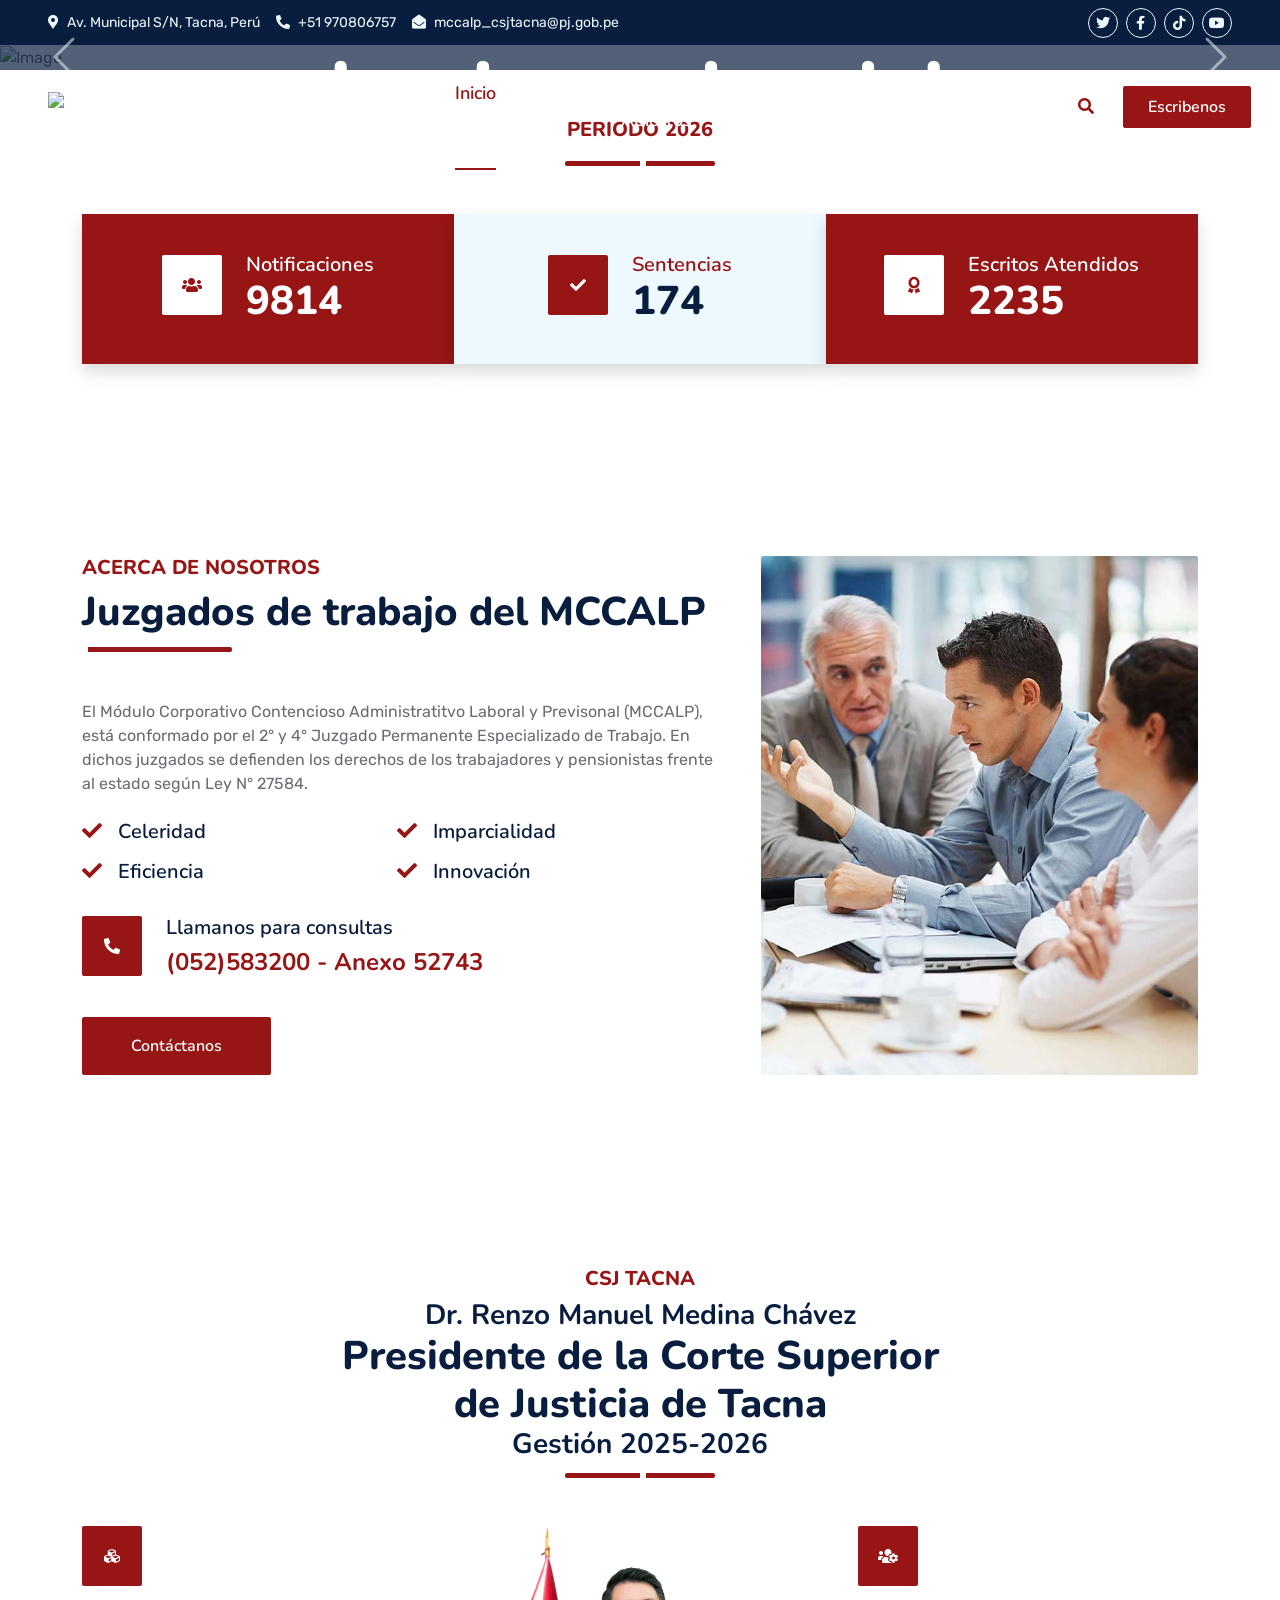
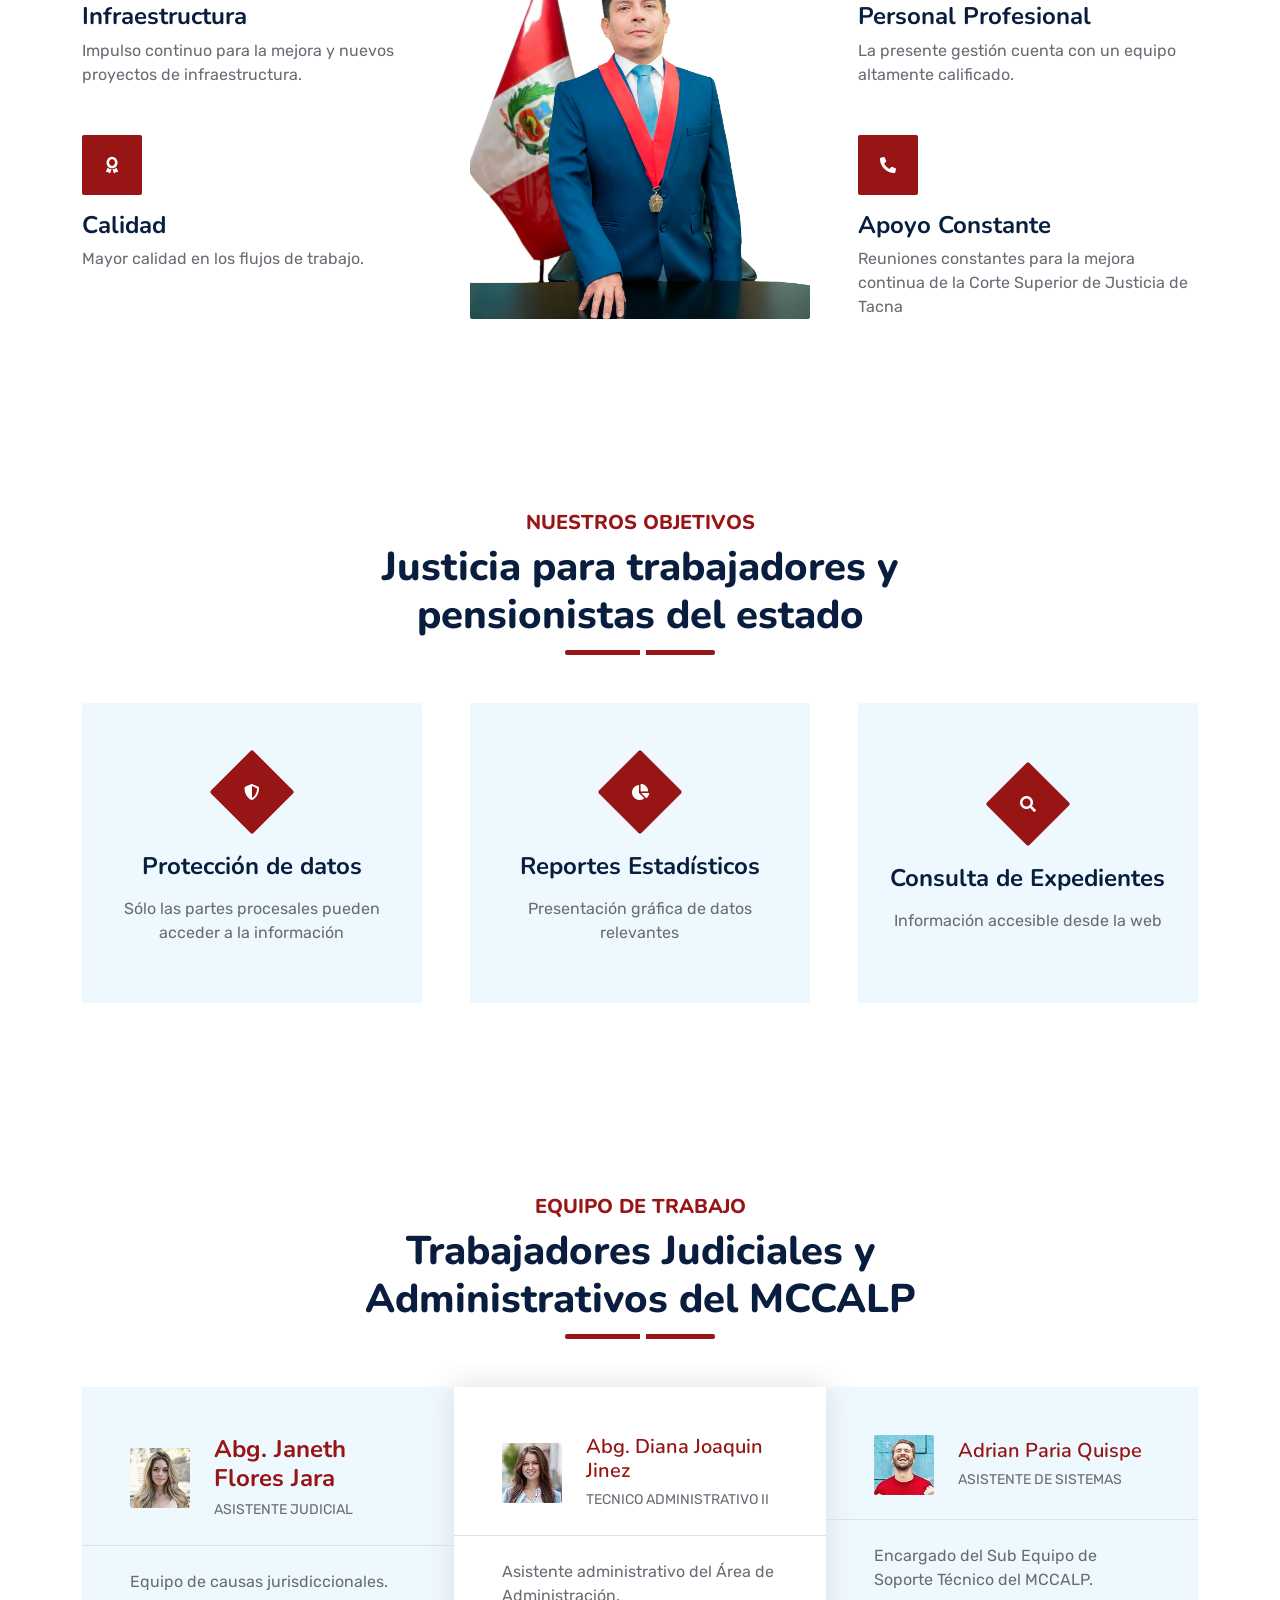
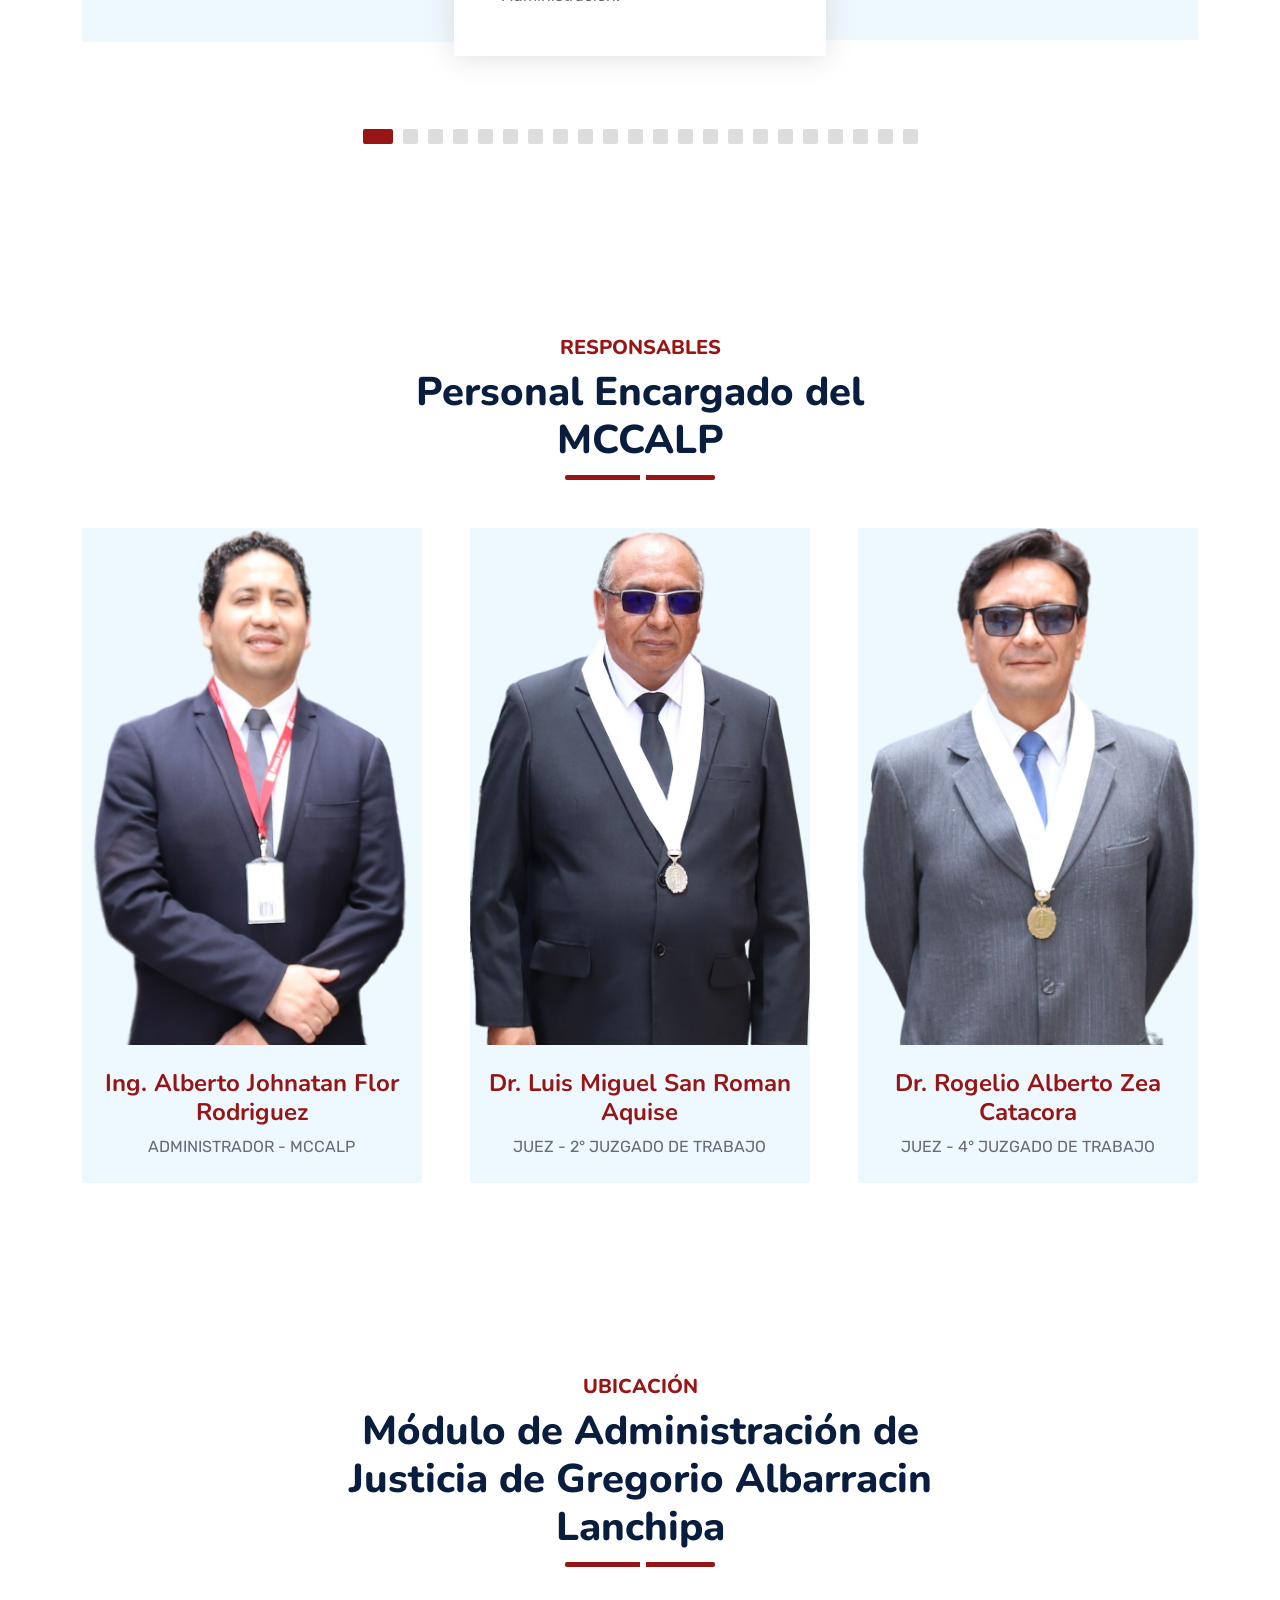
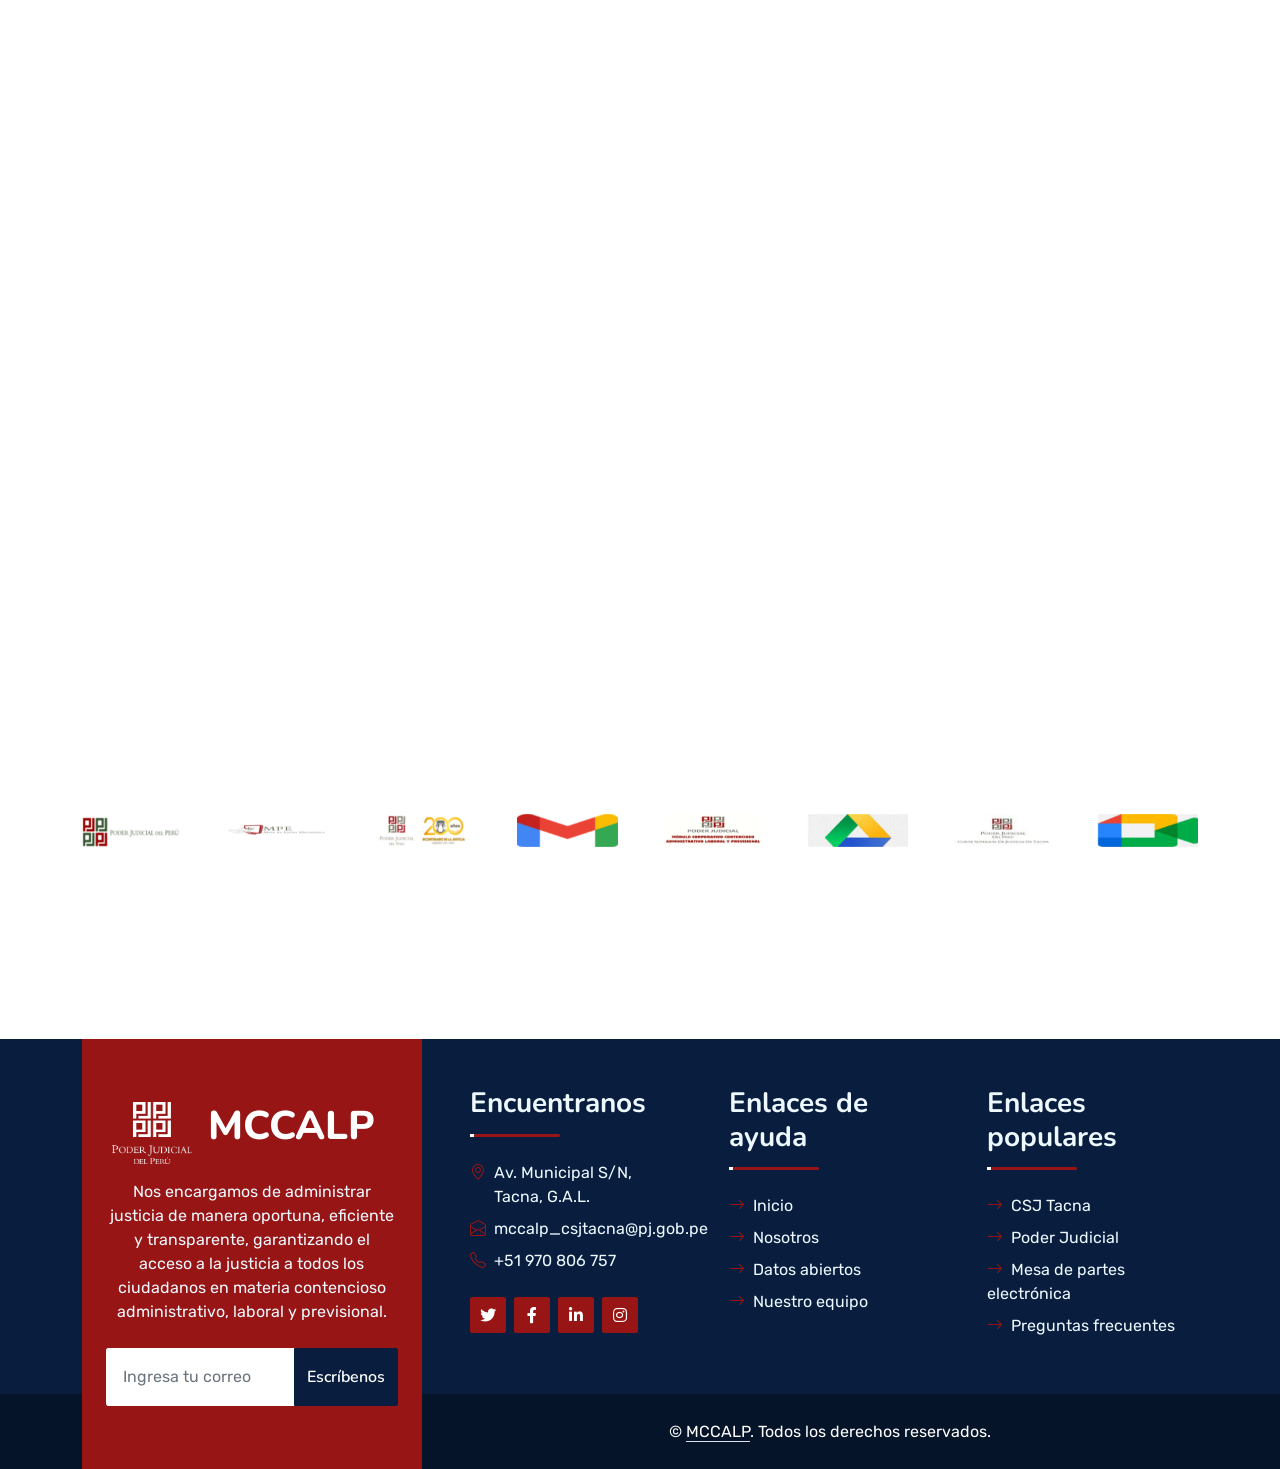
==== index.html @ 27130ddf "Update index.html" ====
<!DOCTYPE html>
<html lang="en">

<head>
    <meta charset="utf-8">
    <title>Startup - Startup Website Template</title>
    <meta content="width=device-width, initial-scale=1.0" name="viewport">
    <meta content="Free HTML Templates" name="keywords">
    <meta content="Free HTML Templates" name="description">

    <!-- Favicon -->
    <link href="img/favicon.ico" rel="icon">

    <!-- Google Web Fonts -->
    <link rel="preconnect" href="https://fonts.googleapis.com">
    <link rel="preconnect" href="https://fonts.gstatic.com" crossorigin>
    <link href="https://fonts.googleapis.com/css2?family=Nunito:wght@400;600;700;800&family=Rubik:wght@400;500;600;700&display=swap" rel="stylesheet">

    <!-- Icon Font Stylesheet -->
    <link href="https://cdnjs.cloudflare.com/ajax/libs/font-awesome/5.10.0/css/all.min.css" rel="stylesheet">
    <link href="https://cdn.jsdelivr.net/npm/bootstrap-icons@1.4.1/font/bootstrap-icons.css" rel="stylesheet">

    <!-- Libraries Stylesheet -->
    <link href="lib/owlcarousel/assets/owl.carousel.min.css" rel="stylesheet">
    <link href="lib/animate/animate.min.css" rel="stylesheet">

    <!-- Customized Bootstrap Stylesheet -->
    <link href="css/bootstrap.min.css" rel="stylesheet">

    <!-- Template Stylesheet -->
    <link href="css/style.css" rel="stylesheet">
</head>

<body>
    <!-- Spinner Start -->
    <div id="spinner" class="show bg-white position-fixed translate-middle w-100 vh-100 top-50 start-50 d-flex align-items-center justify-content-center">
        <div class="spinner"></div>
    </div>
    <!-- Spinner End -->


    <!-- Topbar Start -->
    <div class="container-fluid bg-dark px-5 d-none d-lg-block">
        <div class="row gx-0">
            <div class="col-lg-8 text-center text-lg-start mb-2 mb-lg-0">
                <div class="d-inline-flex align-items-center" style="height: 45px;">
                    <small class="me-3 text-light"><i class="fa fa-map-marker-alt me-2"></i>Av. Municipal S/N, Tacna, Perú</small>
                    <small class="me-3 text-light"><i class="fa fa-phone-alt me-2"></i>+51 970806757</small>
                    <small class="text-light"><i class="fa fa-envelope-open me-2"></i>mccalp_csjtacna@pj.gob.pe</small>
                </div>
            </div>
            <div class="col-lg-4 text-center text-lg-end">
                <div class="d-inline-flex align-items-center" style="height: 45px;">
                    <a class="btn btn-sm btn-outline-light btn-sm-square rounded-circle me-2" href="https://www.pj.gob.pe/wps/wcm/connect/cortesuperiortacnapj/s_csj_de_tacna/as_inicio/inicio_corte_tacna"><i class="fab fa-twitter fw-normal"></i></a>
                    <a class="btn btn-sm btn-outline-light btn-sm-square rounded-circle me-2" href="https://www.facebook.com/share/1BMudf7CEK/"><i class="fab fa-facebook-f fw-normal"></i></a>
                    <a class="btn btn-sm btn-outline-light btn-sm-square rounded-circle me-2" href="https://www.tiktok.com/@corte.superior.tacna?_r=1&_t=ZS-94jnuikzgYh"><i class="fab fa-tiktok"></i></a>
                    <a class="btn btn-sm btn-outline-light btn-sm-square rounded-circle me-2" href="" hidden><i class="fab fa-instagram fw-normal"></i></a>
                    <a class="btn btn-sm btn-outline-light btn-sm-square rounded-circle" href="https://youtube.com/@poderjudicialdelperu?si=0OBJIQ6GNfh9ChYy"><i class="fab fa-youtube fw-normal"></i></a>
                </div>
            </div>
        </div>
    </div>
    <!-- Topbar End -->


    <!-- Navbar & Carousel Start -->
    <div class="container-fluid position-relative p-0">
        <nav class="navbar navbar-expand-lg navbar-dark px-5 py-3 py-lg-0">
            <a href="index.html" class="navbar-brand p-0 d-flex align-items-center">
                <img class="me-3" src="img/logo-pj.png" alt="Image" style="width: 50px;height: auto;">
				<h1 class="m-0 lh1" style="font-size: 1.2rem !important;max-width:300px;"><span style="font-size:1.2rem; font-weight:normal;"><b>Módulo Corporativo Contencioso Administrativo<br>Laboral y Previsional</b></span></h1>
            </a>
            <button class="navbar-toggler" type="button" data-bs-toggle="collapse" data-bs-target="#navbarCollapse">
                <span class="fa fa-bars"></span>
            </button>
            <div class="collapse navbar-collapse" id="navbarCollapse">
                <div class="navbar-nav ms-auto py-0">
                    <a href="index.html" class="nav-item nav-link active">Inicio</a>
                    <a href="about.html" class="nav-item nav-link">Nosotros</a>
                    <a href="service.html" class="nav-item nav-link">Datos Abiertos</a>
                    <div class="nav-item dropdown">
                        <a href="#" class="nav-link dropdown-toggle" data-bs-toggle="dropdown">Estadísticas</a>
                        <div class="dropdown-menu m-0">
                            <a href="blog.html" class="dropdown-item">2° Juzgado de Trabajo</a>
                            <a href="detail.html" class="dropdown-item">4° Juzgado de Trabajo</a>
                        </div>
                    </div>
                    <div class="nav-item dropdown">
                        <a href="#" class="nav-link dropdown-toggle" data-bs-toggle="dropdown">Pages</a>
                        <div class="dropdown-menu m-0">
                            <a href="price.html" class="dropdown-item" hidden>Precios planes</a>
                            <a href="feature.html" class="dropdown-item">Nuestros logros</a>
                            <a href="team.html" class="dropdown-item">Nuestro equipo</a>
                            <a href="testimonial.html" class="dropdown-item" hidden>Testimonios</a>
                            <a href="quote.html" class="dropdown-item">Preguntas frecuentes</a>
                        </div>
                    </div>
                    <a href="contact.html" class="nav-item nav-link">Contáctanos</a>
                </div>
                <butaton type="button" class="btn text-primary ms-3" data-bs-toggle="modal" data-bs-target="#searchModal"><i class="fa fa-search"></i></butaton>
                <a href="https://mail.google.com/mail/?view=cm&fs=1&to=mccalp_csjtacna@pj.gob.pe&su=Asunto&body=Cuerpo+del+mensaje" class="btn btn-primary py-2 px-4 ms-3">Escribenos</a>
            </div>
        </nav>

        <div id="header-carousel" class="carousel slide carousel-fade" data-bs-ride="carousel">
            <div class="carousel-inner">
				<div class="carousel-item active">
                    <img class="w-100" src="img/carousel-6.jpg" alt="Image">
                    <div class="carousel-caption d-flex flex-column align-items-center justify-content-center">
                        <div class="p-3" style="max-width: 900px;">
                            <h5 class="text-white text-uppercase mb-3 animated slideInDown">Instructivo</h5>
                            <h1 class="display-1 text-white mb-md-4 animated zoomIn">Ingreso de Demandas y Escritos por MPE a los Juzgados del MCCALP</h1>
                            <a href="https://drive.google.com/drive/folders/1tFZ-MnSYI7aBGWcDNXJeSzRSuelRDw8H?usp=drive_link" class="btn btn-primary py-md-3 px-md-5 me-3 animated slideInLeft">Ver Guía</a>
                            <a href="https://drive.google.com/file/d/14lMwD-sw2iOION4wbYVkpQla-41cA-FK/view?usp=sharing" class="btn btn-outline-light py-md-3 px-md-5 animated slideInRight">Ver Video</a>
                        </div>
                    </div>
                </div>
                <div class="carousel-item">
                    <img class="w-100" src="img/carousel-5.jpg" alt="Image">
                    <div class="carousel-caption d-flex flex-column align-items-center justify-content-center">
                        <div class="p-3" style="max-width: 900px;">
                            <h5 class="text-white text-uppercase mb-3 animated slideInDown">Noticias</h5>
                            <h1 class="display-1 text-white mb-md-4 animated zoomIn">Nuevo Asistente de Consultas de Expedientes</h1>
                            <a href="https://684baaad430b.ngrok-free.app/inicio/" class="btn btn-primary py-md-3 px-md-5 me-3 animated slideInLeft">Consultar</a>
                            <a href="https://t.me/ASISTENTE_MCCALP_BOT" class="btn btn-outline-light py-md-3 px-md-5 animated slideInRight">Instalar</a>
                        </div>
                    </div>
                </div>
                <div class="carousel-item">
                    <img class="w-100" src="img/carousel-4.jpg" alt="Image">
                    <div class="carousel-caption d-flex flex-column align-items-center justify-content-center">
                        <div class="p-3" style="max-width: 900px;">
                            <h5 class="text-white text-uppercase mb-3 animated slideInDown">Corte Superior de Justicia de Tacna</h5>
                            <h1 class="display-1 text-white mb-md-4 animated zoomIn">Procesos Contencioso Administrativo, Laboral y Previsional</h1>
                            <a href="quote.html" class="btn btn-primary py-md-3 px-md-5 me-3 animated slideInLeft">Preguntas Frecuentes</a>
                            <a href="contact.html" class="btn btn-outline-light py-md-3 px-md-5 animated slideInRight">Contáctanos</a>
                        </div>
                    </div>
                </div>
				
            </div>
            <button class="carousel-control-prev" type="button" data-bs-target="#header-carousel"
                data-bs-slide="prev">
                <span class="carousel-control-prev-icon" aria-hidden="true"></span>
                <span class="visually-hidden">Previous</span>
            </button>
            <button class="carousel-control-next" type="button" data-bs-target="#header-carousel"
                data-bs-slide="next">
                <span class="carousel-control-next-icon" aria-hidden="true"></span>
                <span class="visually-hidden">Next</span>
            </button>
        </div>
    </div>
    <!-- Navbar & Carousel End -->


    <!-- Full Screen Search Start -->
    <div class="modal fade" id="searchModal" tabindex="-1">
        <div class="modal-dialog modal-fullscreen">
            <div class="modal-content" style="background: rgba(9, 30, 62, .7);">
                <div class="modal-header border-0">
                    <button type="button" class="btn bg-white btn-close" data-bs-dismiss="modal" aria-label="Close"></button>
                </div>
                <div class="modal-body d-flex align-items-center justify-content-center">
                    <div class="input-group" style="max-width: 600px;">
                        <input type="text" class="form-control bg-transparent border-primary p-3" placeholder="Type search keyword">
                        <button class="btn btn-primary px-4"><i class="bi bi-search"></i></button>
                    </div>
                </div>
            </div>
        </div>
    </div>
    <!-- Full Screen Search End -->


    <!-- Facts Start -->
    <div class="container-fluid py-5 pt-lg-0">
        <div class="container py-5 pt-lg-0">
			<div class="row">
	            <div class="col-12">
	                <div class="section-title text-center position-relative pb-3 mt-5 mb-5 mx-auto" style="max-width: 600px;">
	                    <h5 class="fw-bold text-primary text-uppercase">Periodo 2026</h5>
	                </div>
	            </div>
        	</div>
            <div class="row gx-0">
                <div class="col-lg-4 wow zoomIn" data-wow-delay="0.1s">
                    <div class="bg-primary shadow d-flex align-items-center justify-content-center p-4" style="height: 150px;">
                        <div class="bg-white d-flex align-items-center justify-content-center rounded mb-2" style="width: 60px; height: 60px;">
                            <i class="fa fa-users text-primary"></i>
                        </div>
                        <div class="ps-4">
                            <h5 class="text-white mb-0">Notificaciones</h5>
                            <h1 class="text-white mb-0" data-toggle="counter-up">13262</h1>
                        </div>
                    </div>
                </div>
                <div class="col-lg-4 wow zoomIn" data-wow-delay="0.3s">
                    <div class="bg-light shadow d-flex align-items-center justify-content-center p-4" style="height: 150px;">
                        <div class="bg-primary d-flex align-items-center justify-content-center rounded mb-2" style="width: 60px; height: 60px;">
                            <i class="fa fa-check text-white"></i>
                        </div>
                        <div class="ps-4">
                            <h5 class="text-primary mb-0">Sentencias</h5>
                            <h1 class="mb-0" data-toggle="counter-up">235</h1>
                        </div>
                    </div>
                </div>
                <div class="col-lg-4 wow zoomIn" data-wow-delay="0.6s">
                    <div class="bg-primary shadow d-flex align-items-center justify-content-center p-4" style="height: 150px;">
                        <div class="bg-white d-flex align-items-center justify-content-center rounded mb-2" style="width: 60px; height: 60px;">
                            <i class="fa fa-award text-primary"></i>
                        </div>
                        <div class="ps-4">
                            <h5 class="text-white mb-0">Escritos Atendidos</h5>
                            <h1 class="text-white mb-0" data-toggle="counter-up">3041</h1>
                        </div>
                    </div>
                </div>
            </div>
        </div>
    </div>
    <!-- Facts Start -->


    <!-- About Start -->
    <div class="container-fluid py-5 wow fadeInUp" data-wow-delay="0.1s">
        <div class="container py-5">
            <div class="row g-5">
                <div class="col-lg-7">
                    <div class="section-title position-relative pb-3 mb-5">
                        <h5 class="fw-bold text-primary text-uppercase">Acerca de nosotros</h5>
                        <h1 class="mb-0">Juzgados de trabajo del MCCALP</h1>
                    </div>
                    <p class="mb-4">El Módulo Corporativo Contencioso Administratitvo Laboral y Previsonal (MCCALP), está conformado por el 2° y 4° Juzgado Permanente Especializado de Trabajo. En dichos juzgados se defienden los derechos de los trabajadores y pensionistas frente al estado según Ley N° 27584.</p>
                    <div class="row g-0 mb-3">
                        <div class="col-sm-6 wow zoomIn" data-wow-delay="0.2s">
                            <h5 class="mb-3"><i class="fa fa-check text-primary me-3"></i>Celeridad</h5>
                            <h5 class="mb-3"><i class="fa fa-check text-primary me-3"></i>Eficiencia</h5>
                        </div>
                        <div class="col-sm-6 wow zoomIn" data-wow-delay="0.4s">
                            <h5 class="mb-3"><i class="fa fa-check text-primary me-3"></i>Imparcialidad</h5>
                            <h5 class="mb-3"><i class="fa fa-check text-primary me-3"></i>Innovación</h5>
                        </div>
                    </div>
                    <div class="d-flex align-items-center mb-4 wow fadeIn" data-wow-delay="0.6s">
                        <div class="bg-primary d-flex align-items-center justify-content-center rounded" style="width: 60px; height: 60px;">
                            <i class="fa fa-phone-alt text-white"></i>
                        </div>
                        <div class="ps-4">
                            <h5 class="mb-2">Llamanos para consultas</h5>
                            <h4 class="text-primary mb-0">(052)583200 - Anexo 52743</h4>
                        </div>
                    </div>
                    <a href="contact.html" class="btn btn-primary py-3 px-5 mt-3 wow zoomIn" data-wow-delay="0.9s">Contáctanos</a>
                </div>
                <div class="col-lg-5" style="min-height: 500px;">
                    <div class="position-relative h-100">
                        <img class="position-absolute w-100 h-100 rounded wow zoomIn" data-wow-delay="0.9s" src="img/about.jpg" style="object-fit: cover;">
                    </div>
                </div>
            </div>
        </div>
    </div>
    <!-- About End -->


    <!-- Features Start -->
    <div class="container-fluid py-5 wow fadeInUp" data-wow-delay="0.1s">
        <div class="container py-5">
            <div class="section-title text-center position-relative pb-3 mb-5 mx-auto" style="max-width: 600px;">
                <h5 class="fw-bold text-primary text-uppercase">CSJ TACNA</h5>
                <h3 class="mb-0"> Dr. Renzo Manuel Medina Chávez<br></h3>
				<h1 class="mb-0">Presidente de la Corte Superior de Justicia de Tacna<br></h1>
				<h3 class="mb-0"> Gestión 2025-2026</h3>
            </div>
            <div class="row g-5">
                <div class="col-lg-4">
                    <div class="row g-5">
                        <div class="col-12 wow zoomIn" data-wow-delay="0.2s">
                            <div class="bg-primary rounded d-flex align-items-center justify-content-center mb-3" style="width: 60px; height: 60px;">
                                <i class="fa fa-cubes text-white"></i>
                            </div>
                            <h4>Infraestructura</h4>
                            <p class="mb-0">Impulso continuo para la mejora y nuevos proyectos de infraestructura.</p>
                        </div>
                        <div class="col-12 wow zoomIn" data-wow-delay="0.6s">
                            <div class="bg-primary rounded d-flex align-items-center justify-content-center mb-3" style="width: 60px; height: 60px;">
                                <i class="fa fa-award text-white"></i>
                            </div>
                            <h4>Calidad</h4>
                            <p class="mb-0">Mayor calidad en los flujos de trabajo.</p>
                        </div>
                    </div>
                </div>
                <div class="col-lg-4  wow zoomIn" data-wow-delay="0.9s" style="min-height: 350px;">
                    <div class="position-relative h-100">
                        <img class="position-absolute w-100 h-100 rounded wow zoomIn" data-wow-delay="0.1s" src="img/presidente-csjtacna2.png" style="object-fit: cover;">
                    </div>
                </div>
                <div class="col-lg-4">
                    <div class="row g-5">
                        <div class="col-12 wow zoomIn" data-wow-delay="0.4s">
                            <div class="bg-primary rounded d-flex align-items-center justify-content-center mb-3" style="width: 60px; height: 60px;">
                                <i class="fa fa-users-cog text-white"></i>
                            </div>
                            <h4>Personal Profesional</h4>
                            <p class="mb-0">La presente gestión cuenta con un equipo altamente calificado.</p>
                        </div>
                        <div class="col-12 wow zoomIn" data-wow-delay="0.8s">
                            <div class="bg-primary rounded d-flex align-items-center justify-content-center mb-3" style="width: 60px; height: 60px;">
                                <i class="fa fa-phone-alt text-white"></i>
                            </div>
                            <h4>Apoyo Constante</h4>
                            <p class="mb-0">Reuniones constantes para la mejora continua de la Corte Superior de Justicia de Tacna</p>
                        </div>
                    </div>
                </div>
            </div>
        </div>
    </div>
    <!-- Features Start -->


    <!-- Service Start -->
    <div class="container-fluid py-5 wow fadeInUp" data-wow-delay="0.1s">
        <div class="container py-5">
            <div class="section-title text-center position-relative pb-3 mb-5 mx-auto" style="max-width: 600px;">
                <h5 class="fw-bold text-primary text-uppercase">NuestroS Objetivos</h5>
                <h1 class="mb-0">Justicia para trabajadores y pensionistas del estado</h1>
            </div>
            <div class="row g-5">
                <div class="col-lg-4 col-md-6 wow zoomIn" data-wow-delay="0.3s">
                    <div class="service-item bg-light rounded d-flex flex-column align-items-center justify-content-center text-center">
                        <div class="service-icon">
                            <i class="fa fa-shield-alt text-white"></i>
                        </div>
                        <h4 class="mb-3">Protección de datos</h4>
                        <p class="m-0">Sólo las partes procesales pueden acceder a la información</p>
                        <a class="btn btn-lg btn-primary rounded" href="">
                            <i class="bi bi-arrow-right"></i>
                        </a>
                    </div>
                </div>
                <div class="col-lg-4 col-md-6 wow zoomIn" data-wow-delay="0.6s">
                    <div class="service-item bg-light rounded d-flex flex-column align-items-center justify-content-center text-center">
                        <div class="service-icon">
                            <i class="fa fa-chart-pie text-white"></i>
                        </div>
                        <h4 class="mb-3">Reportes Estadísticos</h4>
                        <p class="m-0">Presentación gráfica de datos relevantes</p>
                        <a class="btn btn-lg btn-primary rounded" href="">
                            <i class="bi bi-arrow-right"></i>
                        </a>
                    </div>
                </div>
                <div class="col-lg-4 col-md-6 wow zoomIn" data-wow-delay="0.9s" hidden>
                    <div class="service-item bg-light rounded d-flex flex-column align-items-center justify-content-center text-center">
                        <div class="service-icon">
                            <i class="fa fa-code text-white"></i>
                        </div>
                        <h4 class="mb-3">Interconexión</h4>
                        <p class="m-0">Las consultas realizadas</p>
                        <a class="btn btn-lg btn-primary rounded" href="">
                            <i class="bi bi-arrow-right"></i>
                        </a>
                    </div>
                </div>
                <div class="col-lg-4 col-md-6 wow zoomIn" data-wow-delay="0.3s" hidden>
                    <div class="service-item bg-light rounded d-flex flex-column align-items-center justify-content-center text-center">
                        <div class="service-icon">
                            <i class="fab fa-android text-white"></i>
                        </div>
                        <h4 class="mb-3">Apps Development</h4>
                        <p class="m-0">Amet justo dolor lorem kasd amet magna sea stet eos vero lorem ipsum dolore sed</p>
                        <a class="btn btn-lg btn-primary rounded" href="">
                            <i class="bi bi-arrow-right"></i>
                        </a>
                    </div>
                </div>
                <div class="col-lg-4 col-md-6 wow zoomIn" data-wow-delay="0.6s">
                    <div class="service-item bg-light rounded d-flex flex-column align-items-center justify-content-center text-center">
                        <div class="service-icon">
                            <i class="fa fa-search text-white"></i>
                        </div>
                        <h4 class="mb-3">Consulta de Expedientes</h4>
                        <p class="m-0">Información accesible desde la web</p>
                        <a class="btn btn-lg btn-primary rounded" href="https://cej.pj.gob.pe/cej/forms/busquedaform.html">
                            <i class="bi bi-arrow-right"></i>
                        </a>
                    </div>
                </div>
                <div class="col-lg-4 col-md-6 wow zoomIn" data-wow-delay="0.9s" hidden>
                    <div class="position-relative bg-primary rounded h-100 d-flex flex-column align-items-center justify-content-center text-center p-5">
                        <h3 class="text-white mb-3">Call Us For Quote</h3>
                        <p class="text-white mb-3">Clita ipsum magna kasd rebum at ipsum amet dolor justo dolor est magna stet eirmod</p>
                        <h2 class="text-white mb-0">+012 345 6789</h2>
                    </div>
                </div>
            </div>
        </div>
    </div>
    <!-- Service End -->


    <!-- Pricing Plan Start -->
    <div class="container-fluid py-5 wow fadeInUp" data-wow-delay="0.1s" hidden>
        <div class="container py-5">
            <div class="section-title text-center position-relative pb-3 mb-5 mx-auto" style="max-width: 600px;">
                <h5 class="fw-bold text-primary text-uppercase">Pricing Plans</h5>
                <h1 class="mb-0">We are Offering Competitive Prices for Our Clients</h1>
            </div>
            <div class="row g-0">
                <div class="col-lg-4 wow slideInUp" data-wow-delay="0.6s">
                    <div class="bg-light rounded">
                        <div class="border-bottom py-4 px-5 mb-4">
                            <h4 class="text-primary mb-1">Basic Plan</h4>
                            <small class="text-uppercase">For Small Size Business</small>
                        </div>
                        <div class="p-5 pt-0">
                            <h1 class="display-5 mb-3">
                                <small class="align-top" style="font-size: 22px; line-height: 45px;">$</small>49.00<small
                                    class="align-bottom" style="font-size: 16px; line-height: 40px;">/ Month</small>
                            </h1>
                            <div class="d-flex justify-content-between mb-3"><span>HTML5 & CSS3</span><i class="fa fa-check text-primary pt-1"></i></div>
                            <div class="d-flex justify-content-between mb-3"><span>Bootstrap v5</span><i class="fa fa-check text-primary pt-1"></i></div>
                            <div class="d-flex justify-content-between mb-3"><span>Responsive Layout</span><i class="fa fa-times text-danger pt-1"></i></div>
                            <div class="d-flex justify-content-between mb-2"><span>Cross-browser Support</span><i class="fa fa-times text-danger pt-1"></i></div>
                            <a href="" class="btn btn-primary py-2 px-4 mt-4">Order Now</a>
                        </div>
                    </div>
                </div>
                <div class="col-lg-4 wow slideInUp" data-wow-delay="0.3s">
                    <div class="bg-white rounded shadow position-relative" style="z-index: 1;">
                        <div class="border-bottom py-4 px-5 mb-4">
                            <h4 class="text-primary mb-1">Standard Plan</h4>
                            <small class="text-uppercase">For Medium Size Business</small>
                        </div>
                        <div class="p-5 pt-0">
                            <h1 class="display-5 mb-3">
                                <small class="align-top" style="font-size: 22px; line-height: 45px;">$</small>99.00<small
                                    class="align-bottom" style="font-size: 16px; line-height: 40px;">/ Month</small>
                            </h1>
                            <div class="d-flex justify-content-between mb-3"><span>HTML5 & CSS3</span><i class="fa fa-check text-primary pt-1"></i></div>
                            <div class="d-flex justify-content-between mb-3"><span>Bootstrap v5</span><i class="fa fa-check text-primary pt-1"></i></div>
                            <div class="d-flex justify-content-between mb-3"><span>Responsive Layout</span><i class="fa fa-check text-primary pt-1"></i></div>
                            <div class="d-flex justify-content-between mb-2"><span>Cross-browser Support</span><i class="fa fa-times text-danger pt-1"></i></div>
                            <a href="" class="btn btn-primary py-2 px-4 mt-4">Order Now</a>
                        </div>
                    </div>
                </div>
                <div class="col-lg-4 wow slideInUp" data-wow-delay="0.9s">
                    <div class="bg-light rounded">
                        <div class="border-bottom py-4 px-5 mb-4">
                            <h4 class="text-primary mb-1">Advanced Plan</h4>
                            <small class="text-uppercase">For Large Size Business</small>
                        </div>
                        <div class="p-5 pt-0">
                            <h1 class="display-5 mb-3">
                                <small class="align-top" style="font-size: 22px; line-height: 45px;">$</small>149.00<small
                                    class="align-bottom" style="font-size: 16px; line-height: 40px;">/ Month</small>
                            </h1>
                            <div class="d-flex justify-content-between mb-3"><span>HTML5 & CSS3</span><i class="fa fa-check text-primary pt-1"></i></div>
                            <div class="d-flex justify-content-between mb-3"><span>Bootstrap v5</span><i class="fa fa-check text-primary pt-1"></i></div>
                            <div class="d-flex justify-content-between mb-3"><span>Responsive Layout</span><i class="fa fa-check text-primary pt-1"></i></div>
                            <div class="d-flex justify-content-between mb-2"><span>Cross-browser Support</span><i class="fa fa-check text-primary pt-1"></i></div>
                            <a href="" class="btn btn-primary py-2 px-4 mt-4">Order Now</a>
                        </div>
                    </div>
                </div>
            </div>
        </div>
    </div>
    <!-- Pricing Plan End -->


    <!-- Quote Start -->
    <div class="container-fluid py-5 wow fadeInUp" data-wow-delay="0.1s" hidden>
        <div class="container py-5">
            <div class="row g-5">
                <div class="col-lg-7">
                    <div class="section-title position-relative pb-3 mb-5">
                        <h5 class="fw-bold text-primary text-uppercase">Request A Quote</h5>
                        <h1 class="mb-0">Need A Free Quote? Please Feel Free to Contact Us</h1>
                    </div>
                    <div class="row gx-3">
                        <div class="col-sm-6 wow zoomIn" data-wow-delay="0.2s">
                            <h5 class="mb-4"><i class="fa fa-reply text-primary me-3"></i>Reply within 24 hours</h5>
                        </div>
                        <div class="col-sm-6 wow zoomIn" data-wow-delay="0.4s">
                            <h5 class="mb-4"><i class="fa fa-phone-alt text-primary me-3"></i>24 hrs telephone support</h5>
                        </div>
                    </div>
                    <p class="mb-4">Eirmod sed tempor lorem ut dolores. Aliquyam sit sadipscing kasd ipsum. Dolor ea et dolore et at sea ea at dolor, justo ipsum duo rebum sea invidunt voluptua. Eos vero eos vero ea et dolore eirmod et. Dolores diam duo invidunt lorem. Elitr ut dolores magna sit. Sea dolore sanctus sed et. Takimata takimata sanctus sed.</p>
                    <div class="d-flex align-items-center mt-2 wow zoomIn" data-wow-delay="0.6s">
                        <div class="bg-primary d-flex align-items-center justify-content-center rounded" style="width: 60px; height: 60px;">
                            <i class="fa fa-phone-alt text-white"></i>
                        </div>
                        <div class="ps-4">
                            <h5 class="mb-2">Call to ask any question</h5>
                            <h4 class="text-primary mb-0">+012 345 6789</h4>
                        </div>
                    </div>
                </div>
                <div class="col-lg-5">
                    <div class="bg-primary rounded h-100 d-flex align-items-center p-5 wow zoomIn" data-wow-delay="0.9s">
                        <form>
                            <div class="row g-3">
                                <div class="col-xl-12">
                                    <input type="text" class="form-control bg-light border-0" placeholder="Your Name" style="height: 55px;">
                                </div>
                                <div class="col-12">
                                    <input type="email" class="form-control bg-light border-0" placeholder="Your Email" style="height: 55px;">
                                </div>
                                <div class="col-12">
                                    <select class="form-select bg-light border-0" style="height: 55px;">
                                        <option selected>Select A Service</option>
                                        <option value="1">Service 1</option>
                                        <option value="2">Service 2</option>
                                        <option value="3">Service 3</option>
                                    </select>
                                </div>
                                <div class="col-12">
                                    <textarea class="form-control bg-light border-0" rows="3" placeholder="Message"></textarea>
                                </div>
                                <div class="col-12">
                                    <button class="btn btn-dark w-100 py-3" type="submit">Request A Quote</button>
                                </div>
                            </div>
                        </form>
                    </div>
                </div>
            </div>
        </div>
    </div>
    <!-- Quote End -->


    <!-- Testimonial Start -->
    <div class="container-fluid py-5 wow fadeInUp" data-wow-delay="0.1s">
        <div class="container py-5">
            <div class="section-title text-center position-relative pb-3 mb-4 mx-auto" style="max-width: 600px;">
                <h5 class="fw-bold text-primary text-uppercase">Equipo de trabajo</h5>
                <h1 class="mb-0">Trabajadores Judiciales y Administrativos del MCCALP</h1>
            </div>
            <div class="owl-carousel testimonial-carousel wow fadeInUp" data-wow-delay="0.6s">
                <div class="testimonial-item bg-light my-4">
                    <div class="d-flex align-items-center border-bottom pt-5 pb-4 px-5">
                        <img class="img-fluid rounded" src="img/testimonial-1.jpg" style="width: 60px; height: 60px;" >
                        <div class="ps-4">
                            <h5 class="text-primary mb-1">Abg. Diana Joaquin Jinez</h5>
                            <small class="text-uppercase">Tecnico Administrativo II</small>
                        </div>
                    </div>
                    <div class="pt-4 pb-5 px-5">
                        Asistente administrativo del Área de Administración.
                    </div>
                </div>
                <div class="testimonial-item bg-light my-4">
                    <div class="d-flex align-items-center border-bottom pt-5 pb-4 px-5">
                        <img class="img-fluid rounded" src="img/testimonial-2.jpg" style="width: 60px; height: 60px;" >
                        <div class="ps-4">
                            <h5 class="text-primary mb-1">Adrian Paria Quispe</h5>
                            <small class="text-uppercase">Asistente de Sistemas</small>
                        </div>
                    </div>
                    <div class="pt-4 pb-5 px-5">
                        Encargado del Sub Equipo de Soporte Técnico del MCCALP.
                    </div>
                </div>
                <div class="testimonial-item bg-light my-4">
                    <div class="d-flex align-items-center border-bottom pt-5 pb-4 px-5">
                        <img class="img-fluid rounded" src="img/testimonial-3.jpg" style="width: 60px; height: 60px;" >
                        <div class="ps-4">
                            <h4 class="text-primary mb-1">Ing. Mauricio Garcia Mazuelos</h4>
                            <small class="text-uppercase">Asistente de Custodia de Expedientes</small>
                        </div>
                    </div>
                    <div class="pt-4 pb-5 px-5">
                        Encargado del Área del Archivo Modular.
                    </div>
                </div>
                <div class="testimonial-item bg-light my-4">
                    <div class="d-flex align-items-center border-bottom pt-5 pb-4 px-5">
                        <img class="img-fluid rounded" src="img/testimonial-4.jpg" style="width: 60px; height: 60px;" >
                        <div class="ps-4">
                            <h4 class="text-primary mb-1">Dra. Irene Flores Llanos</h4>
                            <small class="text-uppercase">Secretaria Judiciall</small>
                        </div>
                    </div>
                    <div class="pt-4 pb-5 px-5">
                        Sub equipo de la etapa Calificación.
                    </div>
                </div>
				<div class="testimonial-item bg-light my-4">
                    <div class="d-flex align-items-center border-bottom pt-5 pb-4 px-5">
                        <img class="img-fluid rounded" src="img/testimonial-3.jpg" style="width: 60px; height: 60px;" >
                        <div class="ps-4">
                            <h4 class="text-primary mb-1">Abg. Elvis Huallpa Arocutipa</h4>
                            <small class="text-uppercase">Secretario Judicial</small>
                        </div>
                    </div>
                    <div class="pt-4 pb-5 px-5">
                        Sub equipo de la etapa Decisoria.
                    </div>
                </div>
				<div class="testimonial-item bg-light my-4">
                    <div class="d-flex align-items-center border-bottom pt-5 pb-4 px-5">
                        <img class="img-fluid rounded" src="img/testimonial-4.jpg" style="width: 60px; height: 60px;" >
                        <div class="ps-4">
                            <h4 class="text-primary mb-1">Abg. Angela Sierra Rodriguez</h4>
                            <small class="text-uppercase">Secretaria Judicial</small>
                        </div>
                    </div>
                    <div class="pt-4 pb-5 px-5">
                        Sub equipo de la etapa de Decisoria.
                    </div>
                </div>
				<div class="testimonial-item bg-light my-4">
                    <div class="d-flex align-items-center border-bottom pt-5 pb-4 px-5">
                        <img class="img-fluid rounded" src="img/testimonial-3.jpg" style="width: 60px; height: 60px;" >
                        <div class="ps-4">
                            <h4 class="text-primary mb-1">Abg. Rosa Perez Huanchi</h4>
                            <small class="text-uppercase">Secretaria Judicial</small>
                        </div>
                    </div>
                    <div class="pt-4 pb-5 px-5">
                        Sub equipo de la Etapa de Decisoria.
                    </div>
                </div>
				<div class="testimonial-item bg-light my-4">
                    <div class="d-flex align-items-center border-bottom pt-5 pb-4 px-5">
                        <img class="img-fluid rounded" src="img/testimonial-4.jpg" style="width: 60px; height: 60px;" >
                        <div class="ps-4">
	                            <h4 class="text-primary mb-1">Abg. Eduardo Franco Franco</h4>
                            <small class="text-uppercase">Secretario Judicial</small>
                        </div>
                    </div>
                    <div class="pt-4 pb-5 px-5">
                       Sub equipo de la etapa Trámite.
                    </div>
                </div>
				<div class="testimonial-item bg-light my-4">
                    <div class="d-flex align-items-center border-bottom pt-5 pb-4 px-5">
                        <img class="img-fluid rounded" src="img/testimonial-3.jpg" style="width: 60px; height: 60px;" >
                        <div class="ps-4">
                            <h4 class="text-primary mb-1">Abg. Jazmin Calderon Medina</h4>
                            <small class="text-uppercase">Secretaria Judicial</small>
                        </div>
                    </div>
                    <div class="pt-4 pb-5 px-5">
                        Sub equipo de la etapa Trámite.
                    </div>
                </div>
				<div class="testimonial-item bg-light my-4">
                    <div class="d-flex align-items-center border-bottom pt-5 pb-4 px-5">
                        <img class="img-fluid rounded" src="img/testimonial-4.jpg" style="width: 60px; height: 60px;" >
                        <div class="ps-4">
	                            <h4 class="text-primary mb-1">Abg. Catherine Aguilar Chuquimia</h4>
                            <small class="text-uppercase">Secretaria Judicial</small>
                        </div>
                    </div>
                    <div class="pt-4 pb-5 px-5">
                        Sub equipo de la etapa Ejecución.
                    </div>
                </div>
				<div class="testimonial-item bg-light my-4">
                    <div class="d-flex align-items-center border-bottom pt-5 pb-4 px-5">
                        <img class="img-fluid rounded" src="img/testimonial-3.jpg" style="width: 60px; height: 60px;" >
                        <div class="ps-4">
                            <h4 class="text-primary mb-1">Abg. Carlos Mendoza Nuñez</h4>
                            <small class="text-uppercase">Secretario Judicial</small>
                        </div>
                    </div>
                    <div class="pt-4 pb-5 px-5">
                        Sub equipo de la etapa Ejecución.
                    </div>
                </div>
				<div class="testimonial-item bg-light my-4">
                    <div class="d-flex align-items-center border-bottom pt-5 pb-4 px-5">
                        <img class="img-fluid rounded" src="img/testimonial-4.jpg" style="width: 60px; height: 60px;" >
                        <div class="ps-4">
	                            <h4 class="text-primary mb-1">Abg. Luis Chilque Lopez</h4>
                            <small class="text-uppercase">Secretario Judicial</small>
                        </div>
                    </div>
                    <div class="pt-4 pb-5 px-5">
                        Sub equipo de la etapa Ejecución.
                    </div>
                </div>
				<div class="testimonial-item bg-light my-4">
                    <div class="d-flex align-items-center border-bottom pt-5 pb-4 px-5">
                        <img class="img-fluid rounded" src="img/testimonial-3.jpg" style="width: 60px; height: 60px;" >
                        <div class="ps-4">
                            <h4 class="text-primary mb-1">Abg. Katherine Romero Mamani</h4>
                            <small class="text-uppercase">Secretaria Judicial</small>
                        </div>
                    </div>
                    <div class="pt-4 pb-5 px-5">
                        Sub equipo de la etapa Ejecución.
                    </div>
                </div>
				<div class="testimonial-item bg-light my-4">
                    <div class="d-flex align-items-center border-bottom pt-5 pb-4 px-5">
                        <img class="img-fluid rounded" src="img/testimonial-4.jpg" style="width: 60px; height: 60px;" >
                        <div class="ps-4">
	                            <h4 class="text-primary mb-1">Abg. Jessica Tapia Acero</h4>
                            <small class="text-uppercase">Secretaria Judicial</small>
                        </div>
                    </div>
                    <div class="pt-4 pb-5 px-5">
                        Sub equipo de la etapa Ejecución.
                    </div>
                </div>
				<div class="testimonial-item bg-light my-4">
                    <div class="d-flex align-items-center border-bottom pt-5 pb-4 px-5">
                        <img class="img-fluid rounded" src="img/testimonial-3.jpg" style="width: 60px; height: 60px;" >
                        <div class="ps-4">
                            <h4 class="text-primary mb-1">Abg. Valeria Calderon Molina</h4>
                            <small class="text-uppercase">Asistente Judicial</small>
                        </div>
                    </div>
                    <div class="pt-4 pb-5 px-5">
                        Equipo de causas jurisdiccionales.
                    </div>
                </div>
				<div class="testimonial-item bg-light my-4">
                    <div class="d-flex align-items-center border-bottom pt-5 pb-4 px-5">
                        <img class="img-fluid rounded" src="img/testimonial-4.jpg" style="width: 60px; height: 60px;" >
                        <div class="ps-4">
	                            <h4 class="text-primary mb-1">Abg. Delia Onque Quispe</h4>
                            <small class="text-uppercase">Asistente Judicial</small>
                        </div>
                    </div>
                    <div class="pt-4 pb-5 px-5">
                        Equipo de causas jurisdiccionales.
                    </div>
                </div>
				<div class="testimonial-item bg-light my-4">
                    <div class="d-flex align-items-center border-bottom pt-5 pb-4 px-5">
                        <img class="img-fluid rounded" src="img/testimonial-3.jpg" style="width: 60px; height: 60px;" >
                        <div class="ps-4">
                            <h4 class="text-primary mb-1">Abg. Blanca Medina Blanco</h4>
                            <small class="text-uppercase">Asistente Judicial</small>
                        </div>
                    </div>
                    <div class="pt-4 pb-5 px-5">
                        Equipo de causas jurisdiccionales.
                    </div>
                </div>
				<div class="testimonial-item bg-light my-4">
                    <div class="d-flex align-items-center border-bottom pt-5 pb-4 px-5">
                        <img class="img-fluid rounded" src="img/testimonial-4.jpg" style="width: 60px; height: 60px;" >
                        <div class="ps-4">
	                            <h4 class="text-primary mb-1">Abg. Luis Ccama Meneses</h4>
                            <small class="text-uppercase">Asistente Judicial</small>
                        </div>
                    </div>
                    <div class="pt-4 pb-5 px-5">
                        Equipo de causas jurisdiccionales.
                    </div>
                </div>
				<div class="testimonial-item bg-light my-4">
                    <div class="d-flex align-items-center border-bottom pt-5 pb-4 px-5">
                        <img class="img-fluid rounded" src="img/testimonial-3.jpg" style="width: 60px; height: 60px;" >
                        <div class="ps-4">
                            <h4 class="text-primary mb-1">Abg. Edwin Tipo Bellido</h4>
                            <small class="text-uppercase">Asistente Judicial</small>
                        </div>
                    </div>
                    <div class="pt-4 pb-5 px-5">
                        Equipo de causas jurisdiccionales.
                    </div>
                </div>
				<div class="testimonial-item bg-light my-4">
                    <div class="d-flex align-items-center border-bottom pt-5 pb-4 px-5">
                        <img class="img-fluid rounded" src="img/testimonial-4.jpg" style="width: 60px; height: 60px;" >
                        <div class="ps-4">
	                            <h4 class="text-primary mb-1">Abg. Gisela Layme Quispe</h4>
                            <small class="text-uppercase">Asistente Judicial</small>
                        </div>
                    </div>
                    <div class="pt-4 pb-5 px-5">
                        Equipo de causas jurisdiccionales.
                    </div>
                </div>
				<div class="testimonial-item bg-light my-4">
                    <div class="d-flex align-items-center border-bottom pt-5 pb-4 px-5">
                        <img class="img-fluid rounded" src="img/testimonial-3.jpg" style="width: 60px; height: 60px;" >
                        <div class="ps-4">
                            <h4 class="text-primary mb-1">Abg. Solangie Perez Infantas</h4>
                            <small class="text-uppercase">Asistente Judicial</small>
                        </div>
                    </div>
                    <div class="pt-4 pb-5 px-5">
                        Equipo de causas jurisdiccionales.
                    </div>
                </div>
				<div class="testimonial-item bg-light my-4">
                    <div class="d-flex align-items-center border-bottom pt-5 pb-4 px-5">
                        <img class="img-fluid rounded" src="img/testimonial-4.jpg" style="width: 60px; height: 60px;" >
                        <div class="ps-4">
	                            <h4 class="text-primary mb-1">Abg. Janeth Flores Jara</h4>
                            <small class="text-uppercase">Asistente Judicial</small>
                        </div>
                    </div>
                    <div class="pt-4 pb-5 px-5">
                        Equipo de causas jurisdiccionales.
                    </div>
                </div>
            </div>
        </div>
    </div>
    <!-- Testimonial End -->


    <!-- Team Start -->
    <div class="container-fluid py-5 wow fadeInUp" data-wow-delay="0.1s">
        <div class="container py-5">
            <div class="section-title text-center position-relative pb-3 mb-5 mx-auto" style="max-width: 600px;">
                <h5 class="fw-bold text-primary text-uppercase">RESPONSABLES</h5>
                <h1 class="mb-0">Personal Encargado del MCCALP</h1>
            </div>
            <div class="row g-5">
                <div class="col-lg-4 wow slideInUp" data-wow-delay="0.3s">
                    <div class="team-item bg-light rounded overflow-hidden">
                        <div class="team-img position-relative overflow-hidden">
                            <img class="img-fluid w-100" src="img/coord-1.png" alt="">
                            <div class="team-social">
                                <a class="btn btn-lg btn-primary btn-lg-square rounded" href=""><i class="fab fa-twitter fw-normal"></i></a>
                                <a class="btn btn-lg btn-primary btn-lg-square rounded" href=""><i class="fab fa-facebook-f fw-normal"></i></a>
                                <a class="btn btn-lg btn-primary btn-lg-square rounded" href=""><i class="fab fa-instagram fw-normal"></i></a>
                                <a class="btn btn-lg btn-primary btn-lg-square rounded" href=""><i class="fab fa-linkedin-in fw-normal"></i></a>
                            </div>
                        </div>
                        <div class="text-center py-4">
                            <h4 class="text-primary">Ing. Alberto Johnatan Flor Rodriguez</h4>
                            <p class="text-uppercase m-0">Administrador - MCCALP</p>
                        </div>
                    </div>
                </div>
                <div class="col-lg-4 wow slideInUp" data-wow-delay="0.6s">
                    <div class="team-item bg-light rounded overflow-hidden">
                        <div class="team-img position-relative overflow-hidden">
                            <img class="img-fluid w-100" src="img/juez-1.png" alt="">
                            <div class="team-social">
                                <a class="btn btn-lg btn-primary btn-lg-square rounded" href=""><i class="fab fa-twitter fw-normal"></i></a>
                                <a class="btn btn-lg btn-primary btn-lg-square rounded" href=""><i class="fab fa-facebook-f fw-normal"></i></a>
                                <a class="btn btn-lg btn-primary btn-lg-square rounded" href=""><i class="fab fa-instagram fw-normal"></i></a>
                                <a class="btn btn-lg btn-primary btn-lg-square rounded" href=""><i class="fab fa-linkedin-in fw-normal"></i></a>
                            </div>
                        </div>
                        <div class="text-center py-4">
                            <h4 class="text-primary">Dr. Luis Miguel San Roman Aquise</h4>
                            <p class="text-uppercase m-0">Juez - 2° Juzgado de Trabajo</p>
                        </div>
                    </div>
                </div>
                <div class="col-lg-4 wow slideInUp" data-wow-delay="0.9s">
                    <div class="team-item bg-light rounded overflow-hidden">
                        <div class="team-img position-relative overflow-hidden">
                            <img class="img-fluid w-100" src="img/juez-2.png" alt="">
                            <div class="team-social">
                                <a class="btn btn-lg btn-primary btn-lg-square rounded" href=""><i class="fab fa-twitter fw-normal"></i></a>
                                <a class="btn btn-lg btn-primary btn-lg-square rounded" href=""><i class="fab fa-facebook-f fw-normal"></i></a>
                                <a class="btn btn-lg btn-primary btn-lg-square rounded" href=""><i class="fab fa-instagram fw-normal"></i></a>
                                <a class="btn btn-lg btn-primary btn-lg-square rounded" href=""><i class="fab fa-linkedin-in fw-normal"></i></a>
                            </div>
                        </div>
                        <div class="text-center py-4">
                            <h4 class="text-primary">Dr. Rogelio Alberto Zea Catacora</h4>
                            <p class="text-uppercase m-0">Juez - 4° Juzgado de Trabajo</p>
                        </div>
                    </div>
                </div>
            </div>
        </div>
    </div>
    <!-- Team End -->


    <!-- Blog Start -->
    <div class="container-fluid py-5 wow fadeInUp" data-wow-delay="0.1s">
        <div class="container py-5">
            <div class="section-title text-center position-relative pb-3 mb-5 mx-auto" style="max-width: 600px;">
                <h5 class="fw-bold text-primary text-uppercase">Ubicación</h5>
                <h1 class="mb-0">Módulo de Administración de Justicia de Gregorio Albarracin Lanchipa</h1>
            </div>
			<!-- Ubicacion -->
			<center><iframe src="https://www.google.com/maps/embed?pb=!1m18!1m12!1m3!1d1595.012287544996!2d-70.25063517601914!3d-18.043761512139604!2m3!1f0!2f0!3f0!3m2!1i1024!2i768!4f13.1!3m3!1m2!1s0x915acf52c50f38c5%3A0xdd406156f9b709e9!2sModulo%20del%20Poder%20Judicial%20del%20Distrito%20Gregorio%20Albarrac%C3%ADn%20Lanchipa!5e0!3m2!1ses!2spe!4v1773780676909!5m2!1ses!2spe" width="1000" height="600" style="border:0;" allowfullscreen="" loading="lazy" referrerpolicy="no-referrer-when-downgrade"></iframe></center>
			<!-- fin ubicacion -->
            <div class="row g-5" hidden>
                <div class="col-lg-4 wow slideInUp" data-wow-delay="0.3s">
                    <div class="blog-item bg-light rounded overflow-hidden">
                        <div class="blog-img position-relative overflow-hidden">
                            <img class="img-fluid" src="img/blog-1.jpg" alt="">
                            <a class="position-absolute top-0 start-0 bg-primary text-white rounded-end mt-5 py-2 px-4" href="">Web Design</a>
                        </div>
                        <div class="p-4">
                            <div class="d-flex mb-3">
                                <small class="me-3"><i class="far fa-user text-primary me-2"></i>John Doe</small>
                                <small><i class="far fa-calendar-alt text-primary me-2"></i>01 Jan, 2045</small>
                            </div>
                            <h4 class="mb-3">How to build a website</h4>
                            <p>Dolor et eos labore stet justo sed est sed sed sed dolor stet amet</p>
                            <a class="text-uppercase" href="">Read More <i class="bi bi-arrow-right"></i></a>
                        </div>
                    </div>
                </div>
                <div class="col-lg-4 wow slideInUp" data-wow-delay="0.6s">
                    <div class="blog-item bg-light rounded overflow-hidden">
                        <div class="blog-img position-relative overflow-hidden">
                            <img class="img-fluid" src="img/blog-2.jpg" alt="">
                            <a class="position-absolute top-0 start-0 bg-primary text-white rounded-end mt-5 py-2 px-4" href="">Web Design</a>
                        </div>
                        <div class="p-4">
                            <div class="d-flex mb-3">
                                <small class="me-3"><i class="far fa-user text-primary me-2"></i>John Doe</small>
                                <small><i class="far fa-calendar-alt text-primary me-2"></i>01 Jan, 2045</small>
                            </div>
                            <h4 class="mb-3">How to build a website</h4>
                            <p>Dolor et eos labore stet justo sed est sed sed sed dolor stet amet</p>
                            <a class="text-uppercase" href="">Read More <i class="bi bi-arrow-right"></i></a>
                        </div>
                    </div>
                </div>
                <div class="col-lg-4 wow slideInUp" data-wow-delay="0.9s">
                    <div class="blog-item bg-light rounded overflow-hidden">
                        <div class="blog-img position-relative overflow-hidden">
                            <img class="img-fluid" src="img/blog-3.jpg" alt="">
                            <a class="position-absolute top-0 start-0 bg-primary text-white rounded-end mt-5 py-2 px-4" href="">Web Design</a>
                        </div>
                        <div class="p-4">
                            <div class="d-flex mb-3">
                                <small class="me-3"><i class="far fa-user text-primary me-2"></i>John Doe</small>
                                <small><i class="far fa-calendar-alt text-primary me-2"></i>01 Jan, 2045</small>
                            </div>
                            <h4 class="mb-3">How to build a website</h4>
                            <p>Dolor et eos labore stet justo sed est sed sed sed dolor stet amet</p>
                            <a class="text-uppercase" href="">Read More <i class="bi bi-arrow-right"></i></a>
                        </div>
                    </div>
                </div>
            </div>
        </div>
    </div>
    <!-- Blog Start -->


    <!-- Vendor Start -->
    <div class="container-fluid py-5 wow fadeInUp" data-wow-delay="0.1s">
        <div class="container py-5 mb-5">
            <div class="bg-white">
                <div class="owl-carousel vendor-carousel">
                    <img src="img/vendor-10.png" alt="">
                    <img src="img/vendor-11.jpg" alt="">
                    <img src="img/vendor-12.png" alt="">
                    <img src="img/vendor-16.png" alt="">
					<img src="img/vendor-13.png" alt="">
                    <img src="img/vendor-14.jpg" alt="">
                    <img src="img/vendor-15.jpg" alt="">
					<img src="img/vendor-17.png" alt="">
                </div>
            </div>
        </div>
    </div>
    <!-- Vendor End -->
    

    <!-- Footer Start -->
    <div class="container-fluid bg-dark text-light mt-5 wow fadeInUp" data-wow-delay="0.1s">
        <div class="container">
            <div class="row gx-5">
                <div class="col-lg-4 col-md-6 footer-about">
                    <div class="d-flex flex-column align-items-center justify-content-center text-center h-100 bg-primary p-4">
						<a href="index.html" class="navbar-brand p-0 d-flex">
                            <img class="me-3" src="img/pj-logo-blancoo.png" alt="Image" style="width: 80px;height: auto;">
							<h1 class="m-0 lh1 text-white">MCCALP</h1>
                        </a>
                        <p class="mt-3 mb-4">Nos encargamos de administrar justicia de manera oportuna, eficiente y transparente, garantizando el acceso a la justicia a todos los ciudadanos en materia contencioso administrativo, laboral y previsional.</p>
                        <form action="">
                            <div class="input-group">
                                <input type="text" class="form-control border-white p-3" placeholder="Ingresa tu correo">
                                <button class="btn btn-dark" onclick="window.open('https://mail.google.com/mail/?view=cm&fs=1&to=mccalp_csjtacna@pj.gob.pe&su=Asunto&body=Cuerpo', '_blank')">Escríbenos</button>
                            </div>
                        </form>
                    </div>
                </div>
                <div class="col-lg-8 col-md-6">
                    <div class="row gx-5">
                        <div class="col-lg-4 col-md-12 pt-5 mb-5">
                            <div class="section-title section-title-sm position-relative pb-3 mb-4">
                                <h3 class="text-light mb-0">Encuentranos</h3>
                            </div>
                            <div class="d-flex mb-2">
                                <i class="bi bi-geo-alt text-primary me-2"></i>
                                <p class="mb-0">Av. Municipal S/N, Tacna, G.A.L.</p>
                            </div>
                            <div class="d-flex mb-2">
                                <i class="bi bi-envelope-open text-primary me-2"></i>
                                <p class="mb-0">mccalp_csjtacna@pj.gob.pe</p>
                            </div>
                            <div class="d-flex mb-2">
                                <i class="bi bi-telephone text-primary me-2"></i>
                                <p class="mb-0">+51 970 806 757</p>
                            </div>
                            <div class="d-flex mt-4">
                                <a class="btn btn-primary btn-square me-2" href="https://www.pj.gob.pe/wps/wcm/connect/cortesuperiortacnapj/s_csj_de_tacna/as_inicio/inicio_corte_tacna"><i class="fab fa-twitter fw-normal"></i></a>
                                <a class="btn btn-primary btn-square me-2" href="https://www.facebook.com/share/1BMudf7CEK/"><i class="fab fa-facebook-f fw-normal"></i></a>
                                <a class="btn btn-primary btn-square me-2" href="https://www.tiktok.com/@corte.superior.tacna?_r=1&_t=ZS-94jnuikzgYh"><i class="fab fa-linkedin-in fw-normal"></i></a>
                                <a class="btn btn-primary btn-square" href="#"><i class="fab fa-instagram fw-normal"></i></a>
                            </div>
                        </div>
                        <div class="col-lg-4 col-md-12 pt-0 pt-lg-5 mb-5">
                            <div class="section-title section-title-sm position-relative pb-3 mb-4">
                                <h3 class="text-light mb-0">Enlaces de ayuda</h3>
                            </div>
                            <div class="link-animated d-flex flex-column justify-content-start">
                                <a class="text-light mb-2" href="#"><i class="bi bi-arrow-right text-primary me-2"></i>Inicio</a>
                                <a class="text-light mb-2" href="about.html"><i class="bi bi-arrow-right text-primary me-2"></i>Nosotros</a>
                                <a class="text-light mb-2" href="service.html"><i class="bi bi-arrow-right text-primary me-2"></i>Datos abiertos</a>
                                <a class="text-light mb-2" href="team.html"><i class="bi bi-arrow-right text-primary me-2"></i>Nuestro equipo</a>
                                <a class="text-light mb-2" href="#" hidden><i class="bi bi-arrow-right text-primary me-2"></i>Preguntas frecuentes</a>
                                <a class="text-light" href="#" hidden><i class="bi bi-arrow-right text-primary me-2"></i>Contact Us</a>
                            </div>
                        </div>
                        <div class="col-lg-4 col-md-12 pt-0 pt-lg-5 mb-5">
                            <div class="section-title section-title-sm position-relative pb-3 mb-4">
                                <h3 class="text-light mb-0">Enlaces populares</h3>
                            </div>
                            <div class="link-animated d-flex flex-column justify-content-start">
                                <a class="text-light mb-2" href="https://www.pj.gob.pe/wps/wcm/connect/cortesuperiortacnapj/s_csj_de_tacna/as_inicio/inicio_corte_tacna"><i class="bi bi-arrow-right text-primary me-2"></i>CSJ Tacna</a>
                                <a class="text-light mb-2" href="https://www.pj.gob.pe/wps/wcm/connect/CorteSuprema/s_cortes_suprema_home/as_Inicio/"><i class="bi bi-arrow-right text-primary me-2"></i>Poder Judicial</a>
                                <a class="text-light mb-2" href="https://casillas.pj.gob.pe/sinoe/login.xhtml"><i class="bi bi-arrow-right text-primary me-2"></i>Mesa de partes electrónica</a>
                                <a class="text-light mb-2" href="quote.html"><i class="bi bi-arrow-right text-primary me-2"></i>Preguntas frecuentes</a>
                                <a class="text-light mb-2" href="#" hidden><i class="bi bi-arrow-right text-primary me-2"></i>Latest Blog</a>
                                <a class="text-light" href="#" hidden><i class="bi bi-arrow-right text-primary me-2"></i>Contact Us</a>
                            </div>
                        </div>
                    </div>
                </div>
            </div>
        </div>
    </div>
    <div class="container-fluid text-white" style="background: #061429;">
        <div class="container text-center">
            <div class="row justify-content-end">
                <div class="col-lg-8 col-md-6">
                    <div class="d-flex align-items-center justify-content-center" style="height: 75px;">
                        <p class="mb-0">&copy; <a class="text-white border-bottom" href="#">MCCALP</a>. Todos los derechos reservados. 
						
						<!--/*** As long as you keep the footer link/attribution link/backlink. ***/-->
						<!--/*** Designed by***/-->
						<!--/*** <a class="text-white border-bottom" href="https://htmlcodex.com"></a></p> ***/-->
                    </div>
                </div>
            </div>
        </div>
    </div>
    <!-- Footer End -->


    <!-- Back to Top -->
    <a href="#" class="btn btn-lg btn-primary btn-lg-square rounded back-to-top"><i class="bi bi-arrow-up"></i></a>


    <!-- JavaScript Libraries -->
    <script src="https://code.jquery.com/jquery-3.4.1.min.js"></script>
    <script src="https://cdn.jsdelivr.net/npm/bootstrap@5.0.0/dist/js/bootstrap.bundle.min.js"></script>
    <script src="lib/wow/wow.min.js"></script>
    <script src="lib/easing/easing.min.js"></script>
    <script src="lib/waypoints/waypoints.min.js"></script>
    <script src="lib/counterup/counterup.min.js"></script>
    <script src="lib/owlcarousel/owl.carousel.min.js"></script>

    <!-- Template Javascript -->
    <script src="js/main.js"></script>
</body>

</html>
---- css/style.css ----
/********** Template CSS **********/
:root {
    --primary: #971515;
    --secondary: #34AD54;
    --light: #FFEEEE;
    --dark: #3E0909;
}


/*** Spinner ***/
.spinner {
    width: 40px;
    height: 40px;
    background: var(--primary);
    margin: 100px auto;
    -webkit-animation: sk-rotateplane 1.2s infinite ease-in-out;
    animation: sk-rotateplane 1.2s infinite ease-in-out;
}

@-webkit-keyframes sk-rotateplane {
    0% {
        -webkit-transform: perspective(120px)
    }
    50% {
        -webkit-transform: perspective(120px) rotateY(180deg)
    }
    100% {
        -webkit-transform: perspective(120px) rotateY(180deg) rotateX(180deg)
    }
}

@keyframes sk-rotateplane {
    0% {
        transform: perspective(120px) rotateX(0deg) rotateY(0deg);
        -webkit-transform: perspective(120px) rotateX(0deg) rotateY(0deg)
    }
    50% {
        transform: perspective(120px) rotateX(-180.1deg) rotateY(0deg);
        -webkit-transform: perspective(120px) rotateX(-180.1deg) rotateY(0deg)
    }
    100% {
        transform: perspective(120px) rotateX(-180deg) rotateY(-179.9deg);
        -webkit-transform: perspective(120px) rotateX(-180deg) rotateY(-179.9deg);
    }
}

#spinner {
    opacity: 0;
    visibility: hidden;
    transition: opacity .5s ease-out, visibility 0s linear .5s;
    z-index: 99999;
}

#spinner.show {
    transition: opacity .5s ease-out, visibility 0s linear 0s;
    visibility: visible;
    opacity: 1;
}


/*** Heading ***/
h1,
h2,
.fw-bold {
    font-weight: 800 !important;
}

h3,
h4,
.fw-semi-bold {
    font-weight: 700 !important;
}

h5,
h6,
.fw-medium {
    font-weight: 600 !important;
}


/*** Button ***/
.btn {
    font-family: 'Nunito', sans-serif;
    font-weight: 600;
    transition: .5s;
}

.btn-primary,
.btn-secondary {
    color: #FFFFFF;
    box-shadow: inset 0 0 0 50px transparent;
}

.btn-primary:hover {
    box-shadow: inset 0 0 0 0 var(--primary);
}

.btn-secondary:hover {
    box-shadow: inset 0 0 0 0 var(--secondary);
}

.btn-square {
    width: 36px;
    height: 36px;
}

.btn-sm-square {
    width: 30px;
    height: 30px;
}

.btn-lg-square {
    width: 48px;
    height: 48px;
}

.btn-square,
.btn-sm-square,
.btn-lg-square {
    padding-left: 0;
    padding-right: 0;
    text-align: center;
}


/*** Navbar ***/
.navbar-dark .navbar-nav .nav-link {
    font-family: 'Nunito', sans-serif;
    position: relative;
    margin-left: 25px;
    padding: 35px 0;
    color: #FFFFFF;
    font-size: 18px;
    font-weight: 600;
    outline: none;
    transition: .5s;
}

.sticky-top.navbar-dark .navbar-nav .nav-link {
    padding: 20px 0;
    color: var(--dark);
}

.navbar-dark .navbar-nav .nav-link:hover,
.navbar-dark .navbar-nav .nav-link.active {
    color: var(--primary);
}

.navbar-dark .navbar-brand h1 {
    color: #FFFFFF;
}

.navbar-dark .navbar-toggler {
    color: var(--primary) !important;
    border-color: var(--primary) !important;
}

@media (max-width: 991.98px) {
    .sticky-top.navbar-dark {
        position: relative;
        background: #FFFFFF;
    }

    .navbar-dark .navbar-nav .nav-link,
    .navbar-dark .navbar-nav .nav-link.show,
    .sticky-top.navbar-dark .navbar-nav .nav-link {
        padding: 10px 0;
        color: var(--dark);
    }

    .navbar-dark .navbar-brand h1 {
        color: var(--primary);
    }
}

@media (min-width: 992px) {
    .navbar-dark {
        position: absolute;
        width: 100%;
        top: 0;
        left: 0;
        border-bottom: 1px solid rgba(256, 256, 256, .1);
        z-index: 999;
    }
    
    .sticky-top.navbar-dark {
        position: fixed;
        background: #FFFFFF;
    }

    .navbar-dark .navbar-nav .nav-link::before {
        position: absolute;
        content: "";
        width: 0;
        height: 2px;
        bottom: -1px;
        left: 50%;
        background: var(--primary);
        transition: .5s;
    }

    .navbar-dark .navbar-nav .nav-link:hover::before,
    .navbar-dark .navbar-nav .nav-link.active::before {
        width: 100%;
        left: 0;
    }

    .navbar-dark .navbar-nav .nav-link.nav-contact::before {
        display: none;
    }

    .sticky-top.navbar-dark .navbar-brand h1 {
        color: var(--primary);
    }
}


/*** Carousel ***/
.carousel-caption {
    top: 0;
    left: 0;
    right: 0;
    bottom: 0;
    background: rgba(9, 30, 62, .7);
    z-index: 1;
}

@media (max-width: 576px) {
    .carousel-caption h5 {
        font-size: 14px;
        font-weight: 500 !important;
    }

    .carousel-caption h1 {
        font-size: 30px;
        font-weight: 600 !important;
    }
}

.carousel-control-prev,
.carousel-control-next {
    width: 10%;
}

.carousel-control-prev-icon,
.carousel-control-next-icon {
    width: 3rem;
    height: 3rem;
}


/*** Section Title ***/
.section-title::before {
    position: absolute;
    content: "";
    width: 150px;
    height: 5px;
    left: 0;
    bottom: 0;
    background: var(--primary);
    border-radius: 2px;
}

.section-title.text-center::before {
    left: 50%;
    margin-left: -75px;
}

.section-title.section-title-sm::before {
    width: 90px;
    height: 3px;
}

.section-title::after {
    position: absolute;
    content: "";
    width: 6px;
    height: 5px;
    bottom: 0px;
    background: #FFFFFF;
    -webkit-animation: section-title-run 5s infinite linear;
    animation: section-title-run 5s infinite linear;
}

.section-title.section-title-sm::after {
    width: 4px;
    height: 3px;
}

.section-title.text-center::after {
    -webkit-animation: section-title-run-center 5s infinite linear;
    animation: section-title-run-center 5s infinite linear;
}

.section-title.section-title-sm::after {
    -webkit-animation: section-title-run-sm 5s infinite linear;
    animation: section-title-run-sm 5s infinite linear;
}

@-webkit-keyframes section-title-run {
    0% {left: 0; } 50% { left : 145px; } 100% { left: 0; }
}

@-webkit-keyframes section-title-run-center {
    0% { left: 50%; margin-left: -75px; } 50% { left : 50%; margin-left: 45px; } 100% { left: 50%; margin-left: -75px; }
}

@-webkit-keyframes section-title-run-sm {
    0% {left: 0; } 50% { left : 85px; } 100% { left: 0; }
}


/*** Service ***/
.service-item {
    position: relative;
    height: 300px;
    padding: 0 30px;
    transition: .5s;
}

.service-item .service-icon {
    margin-bottom: 30px;
    width: 60px;
    height: 60px;
    display: flex;
    align-items: center;
    justify-content: center;
    background: var(--primary);
    border-radius: 2px;
    transform: rotate(-45deg);
}

.service-item .service-icon i {
    transform: rotate(45deg);
}

.service-item a.btn {
    position: absolute;
    width: 60px;
    bottom: -48px;
    left: 50%;
    margin-left: -30px;
    opacity: 0;
}

.service-item:hover a.btn {
    bottom: -24px;
    opacity: 1;
}


/*** Testimonial ***/
.testimonial-carousel .owl-dots {
    margin-top: 15px;
    display: flex;
    align-items: flex-end;
    justify-content: center;
}

.testimonial-carousel .owl-dot {
    position: relative;
    display: inline-block;
    margin: 0 5px;
    width: 15px;
    height: 15px;
    background: #DDDDDD;
    border-radius: 2px;
    transition: .5s;
}

.testimonial-carousel .owl-dot.active {
    width: 30px;
    background: var(--primary);
}

.testimonial-carousel .owl-item.center {
    position: relative;
    z-index: 1;
}

.testimonial-carousel .owl-item .testimonial-item {
    transition: .5s;
}

.testimonial-carousel .owl-item.center .testimonial-item {
    background: #FFFFFF !important;
    box-shadow: 0 0 30px #DDDDDD;
}


/*** Team ***/
.team-item {
    transition: .5s;
}

.team-social {
    position: absolute;
    width: 100%;
    height: 100%;
    top: 0;
    left: 0;
    display: flex;
    align-items: center;
    justify-content: center;
    transition: .5s;
}

.team-social a.btn {
    position: relative;
    margin: 0 3px;
    margin-top: 100px;
    opacity: 0;
}

.team-item:hover {
    box-shadow: 0 0 30px #DDDDDD;
}

.team-item:hover .team-social {
    background: rgba(9, 30, 62, .7);
}

.team-item:hover .team-social a.btn:first-child {
    opacity: 1;
    margin-top: 0;
    transition: .3s 0s;
}

.team-item:hover .team-social a.btn:nth-child(2) {
    opacity: 1;
    margin-top: 0;
    transition: .3s .05s;
}

.team-item:hover .team-social a.btn:nth-child(3) {
    opacity: 1;
    margin-top: 0;
    transition: .3s .1s;
}

.team-item:hover .team-social a.btn:nth-child(4) {
    opacity: 1;
    margin-top: 0;
    transition: .3s .15s;
}

.team-item .team-img img,
.blog-item .blog-img img  {
    transition: .5s;
}

.team-item:hover .team-img img,
.blog-item:hover .blog-img img {
    transform: scale(1.15);
}


/*** Miscellaneous ***/
@media (min-width: 991.98px) {
    .facts {
        position: relative;
        margin-top: -75px;
        z-index: 1;
    }
}

.back-to-top {
    position: fixed;
    display: none;
    right: 45px;
    bottom: 45px;
    z-index: 99;
}

.bg-header {
    background: linear-gradient(rgba(9, 30, 62, .7), rgba(9, 30, 62, .7)), url(../img/carousel-1.jpg) center center no-repeat;
    background-size: cover;
}

.link-animated a {
    transition: .5s;
}

.link-animated a:hover {
    padding-left: 10px;
}

@media (min-width: 767.98px) {
    .footer-about {
        margin-bottom: -75px;
    }
}
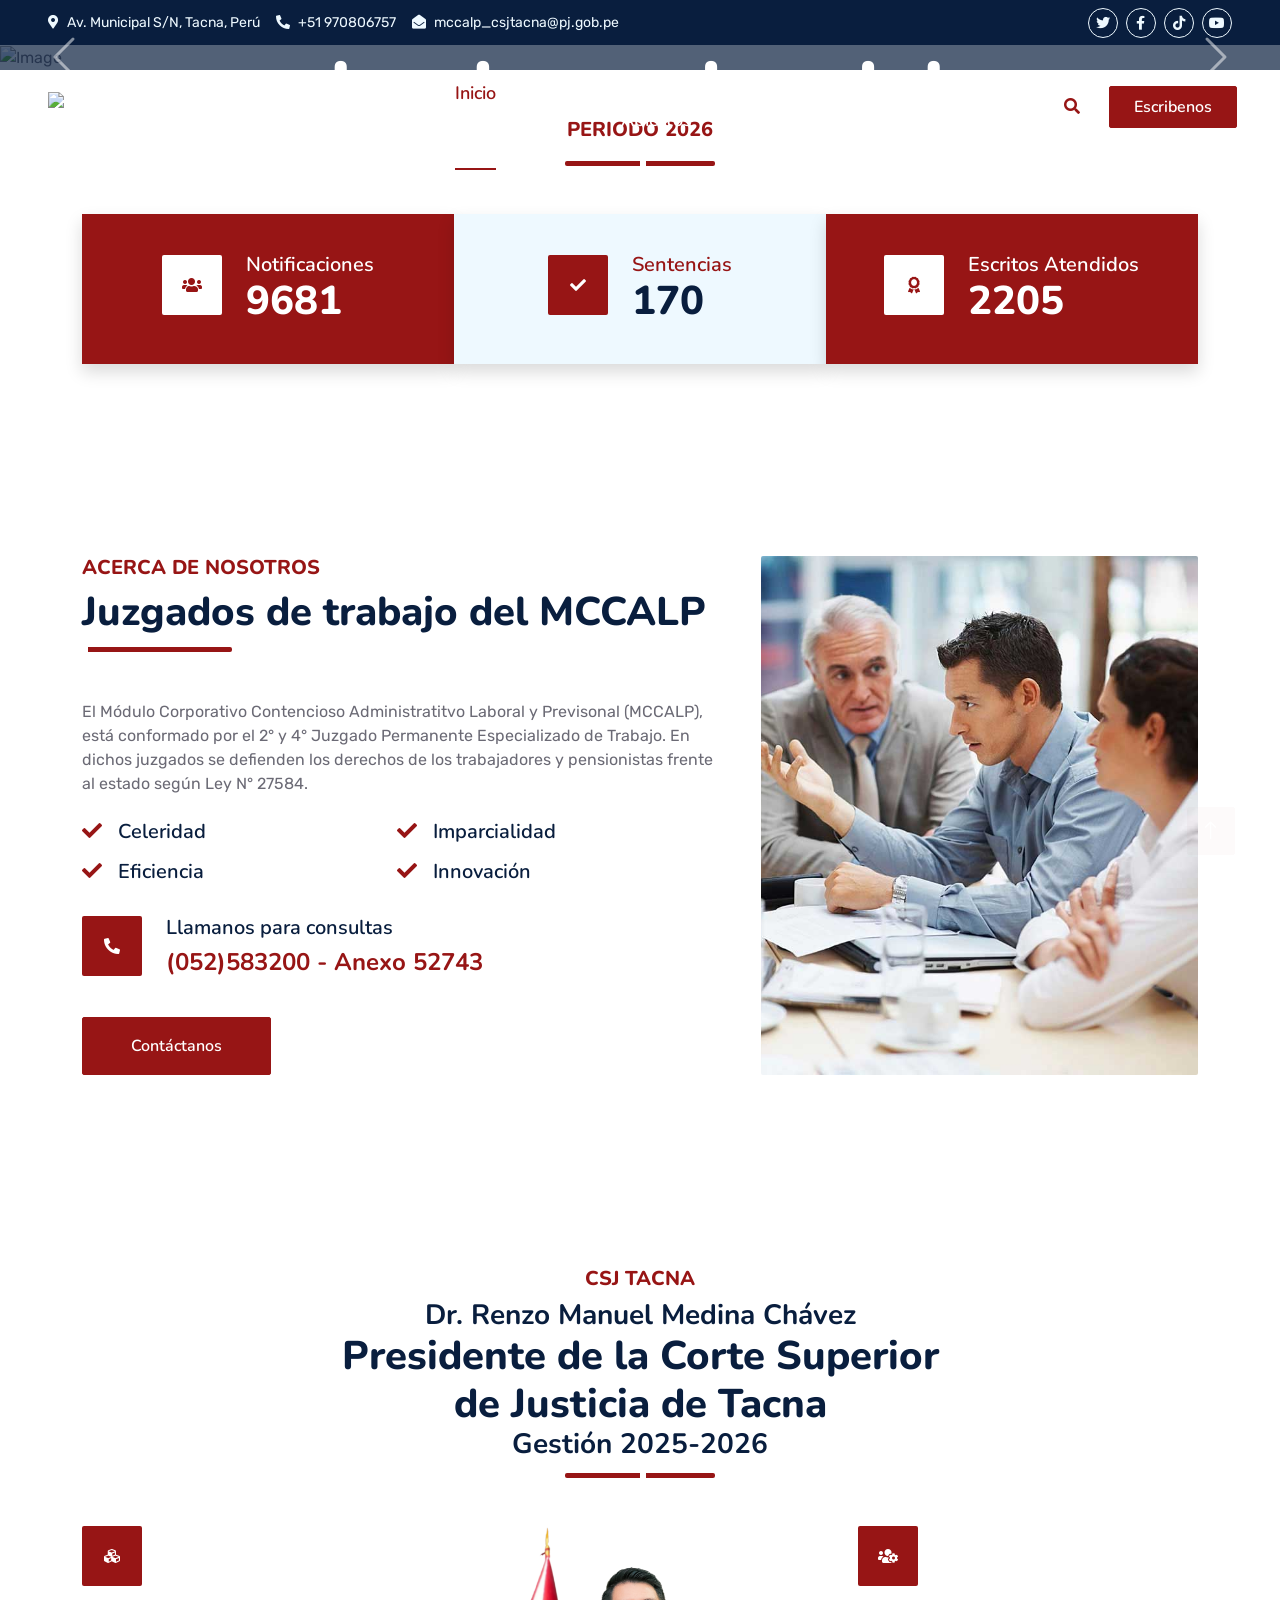
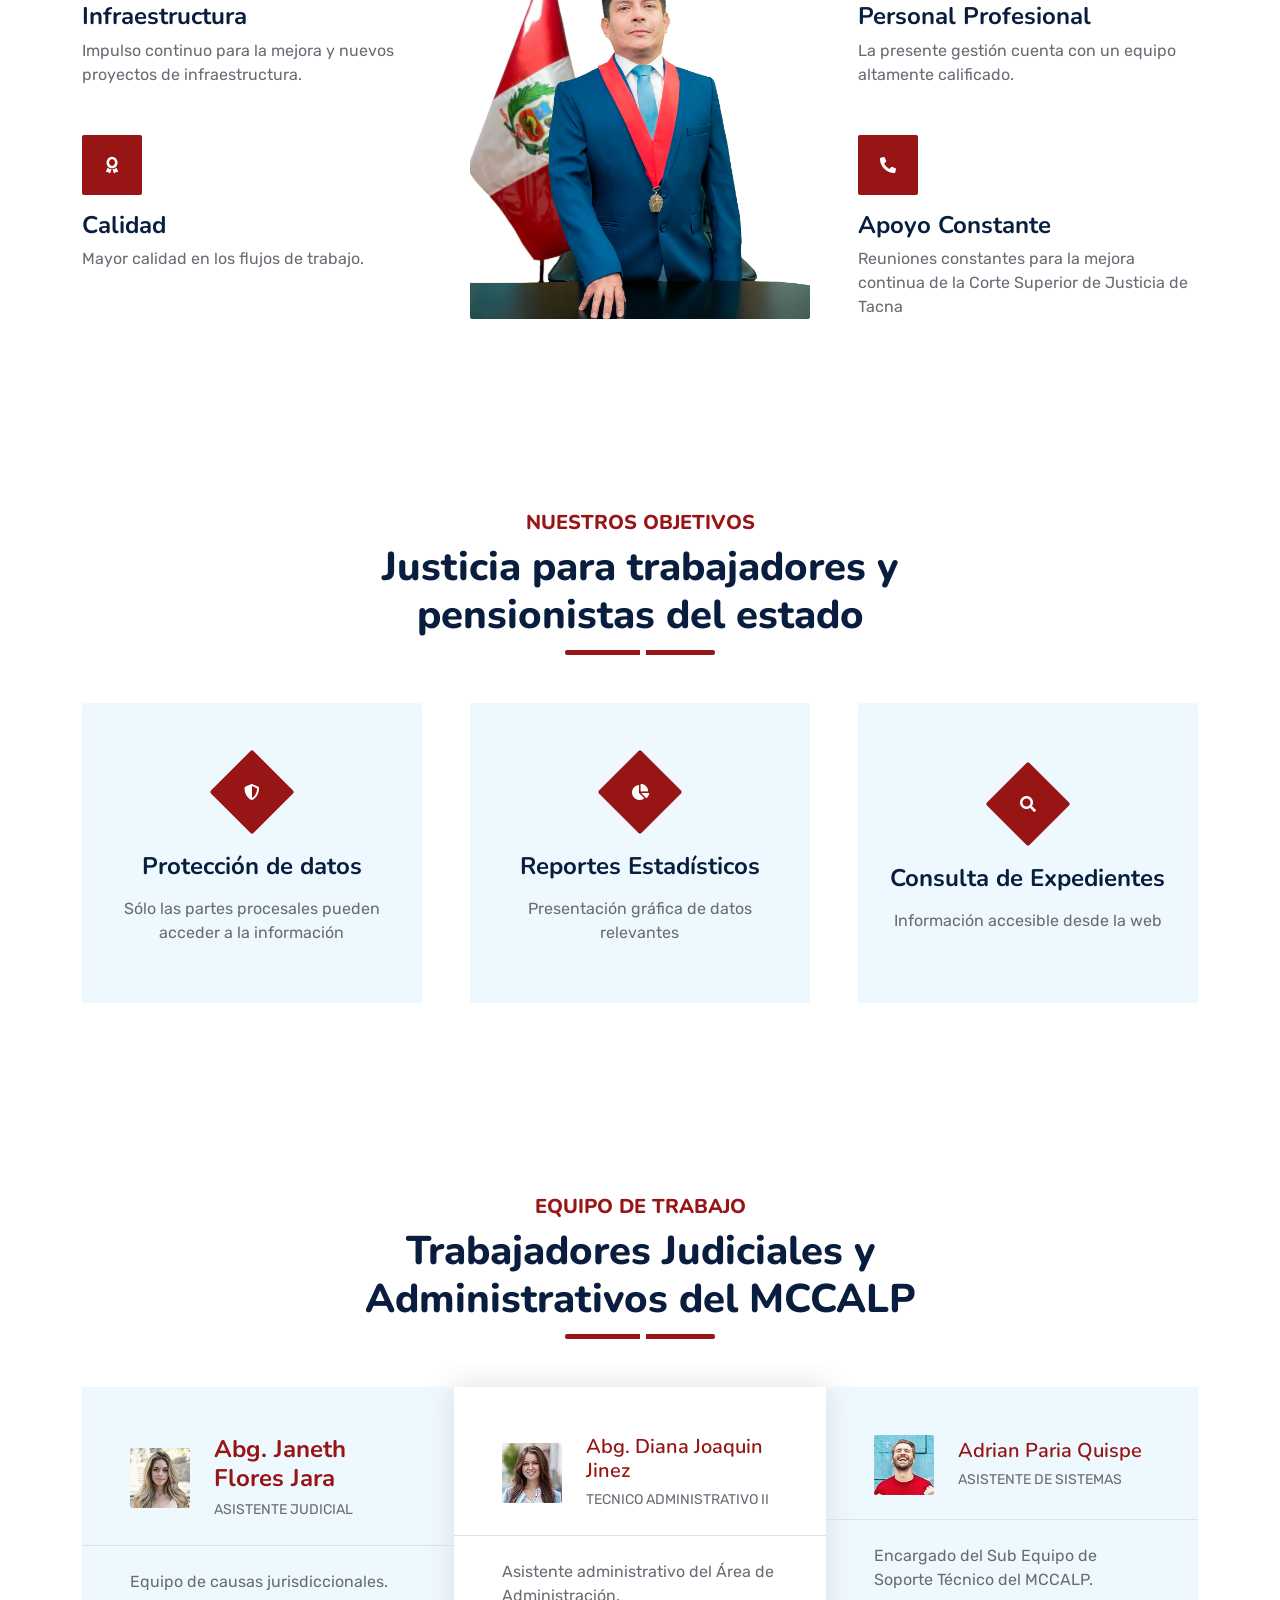
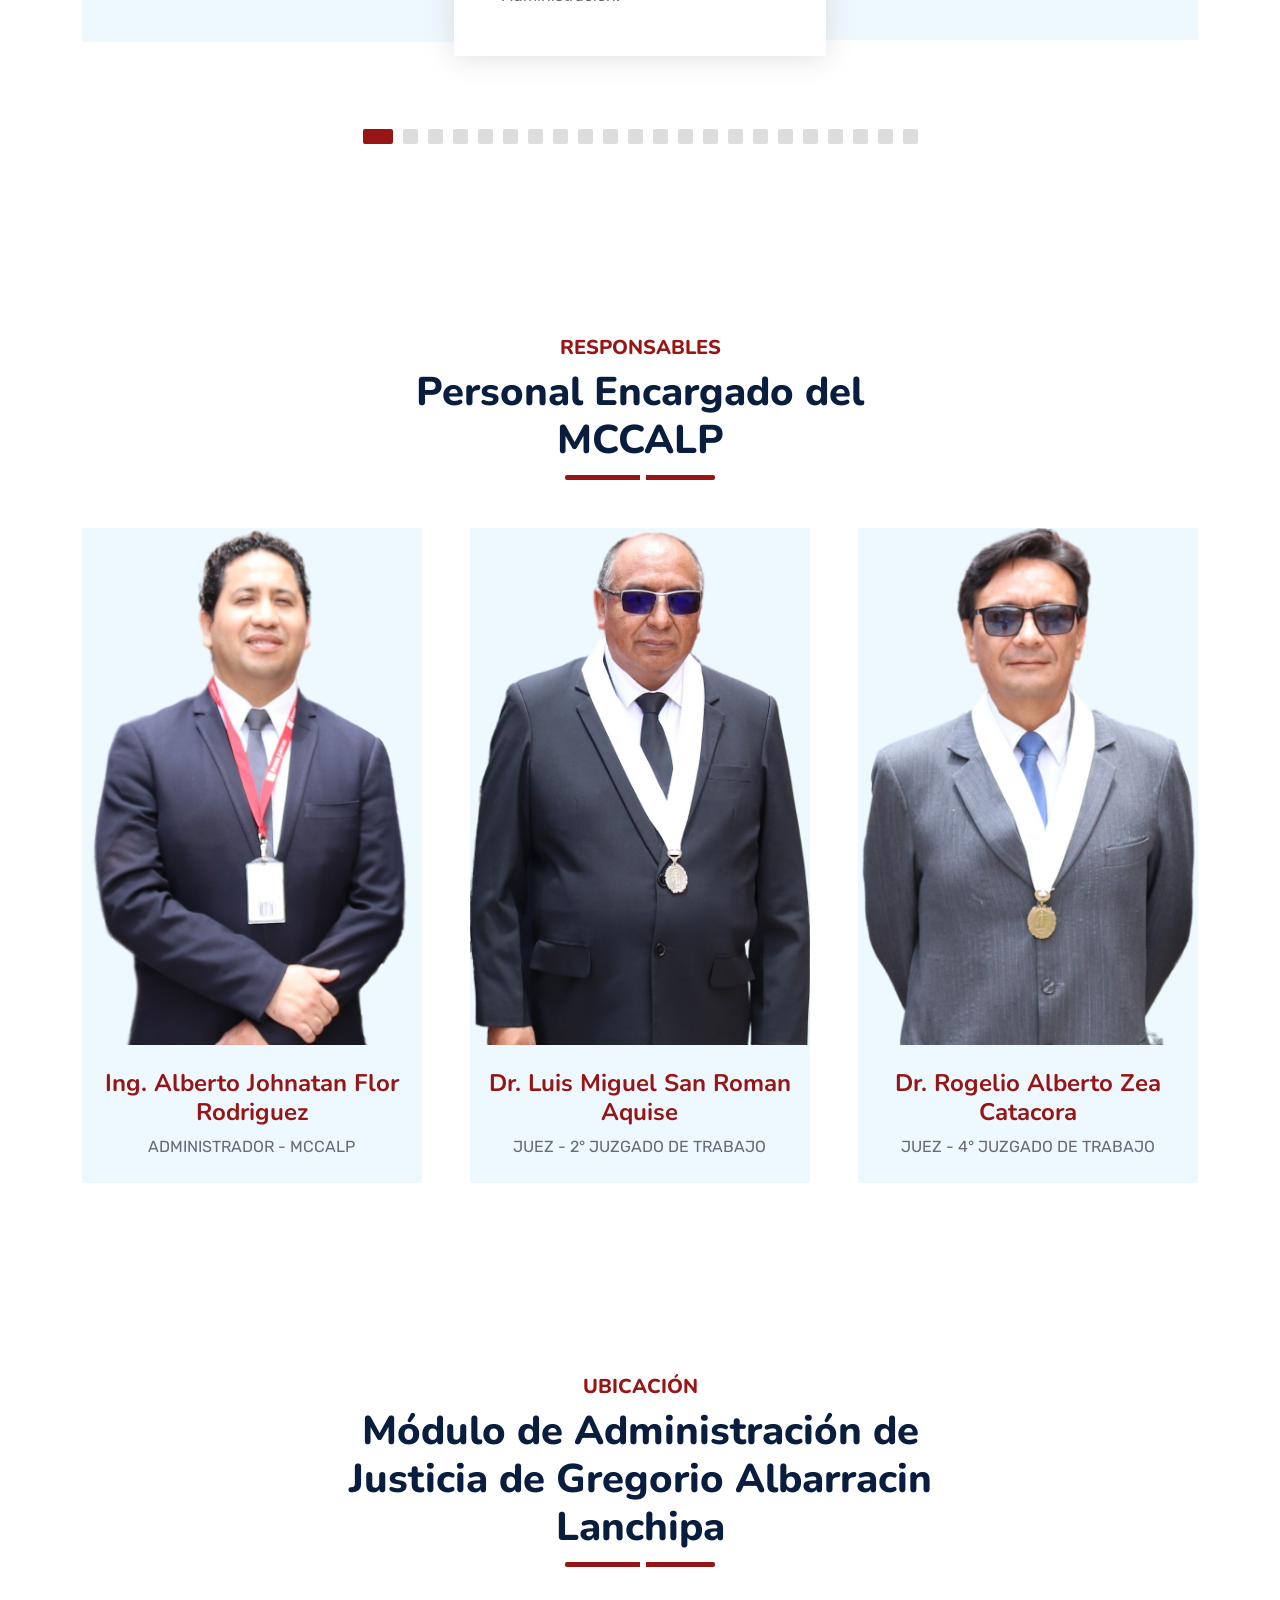
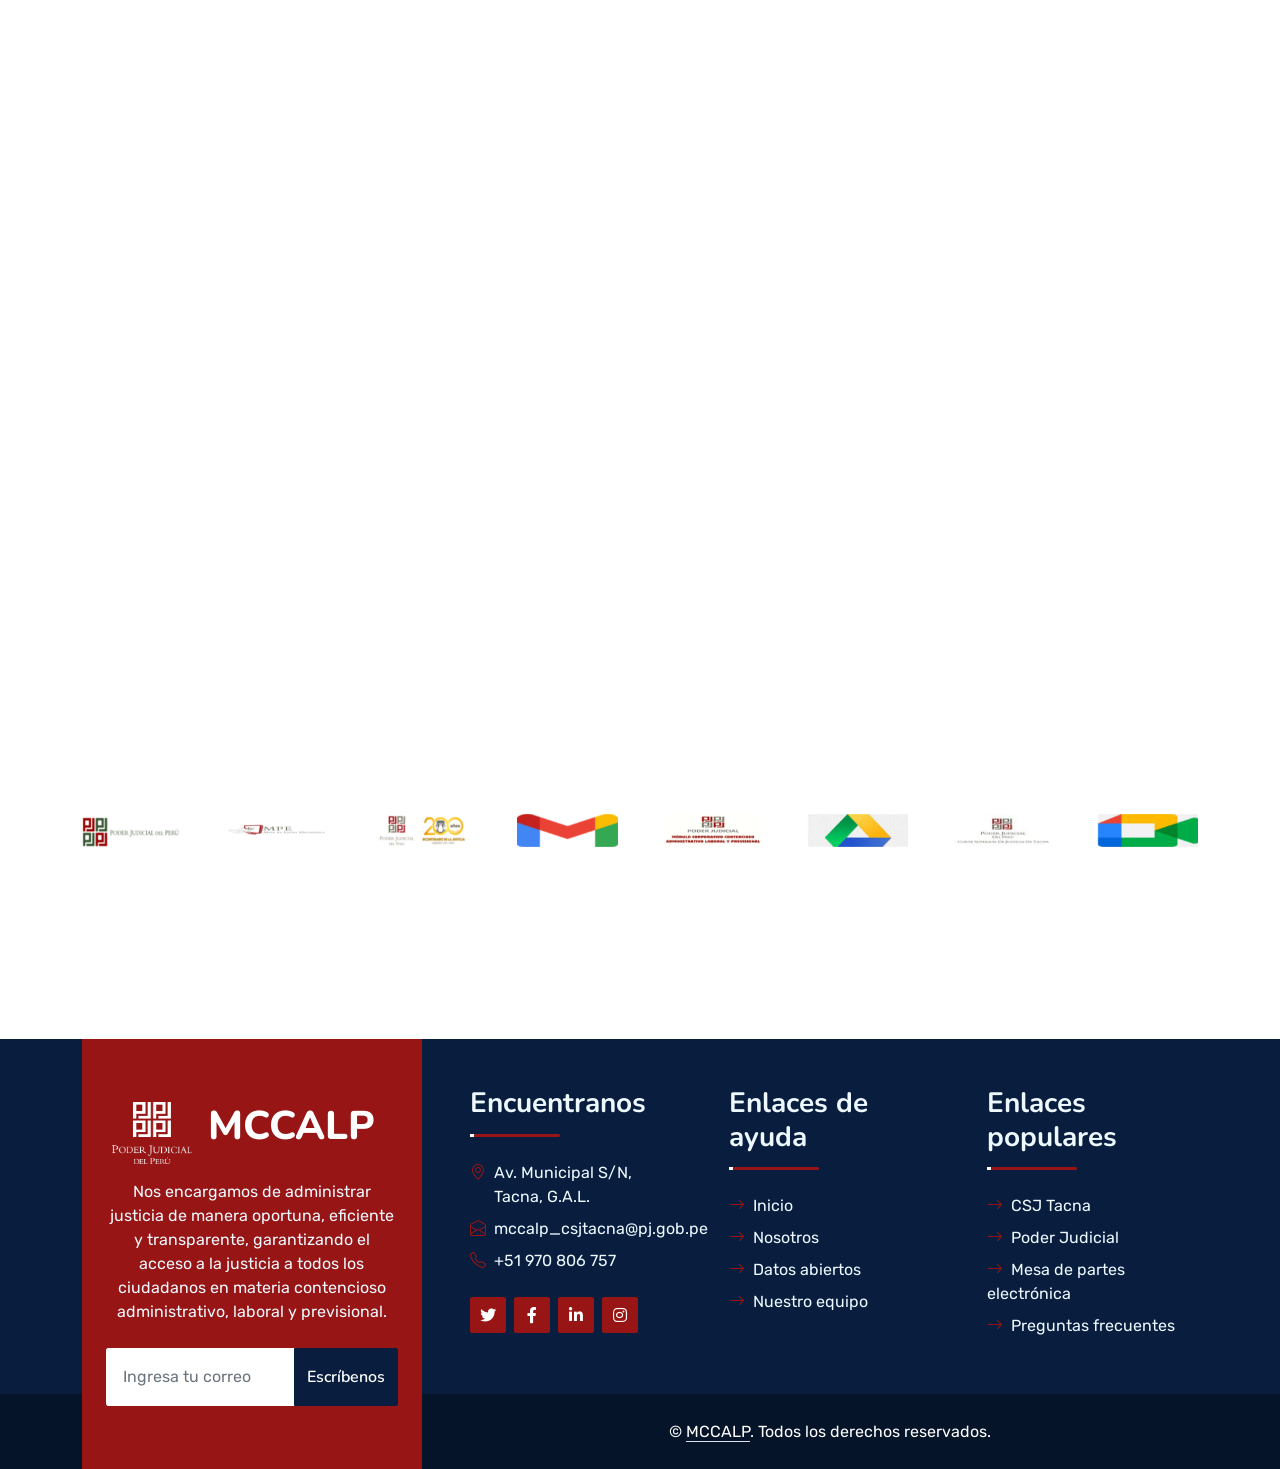
==== commit 41612810: "Update index.html" ====
--- a/index.html
+++ b/index.html
@@ -3,7 +3,7 @@
 
 <head>
     <meta charset="utf-8">
-    <title>Startup - Startup Website Template</title>
+    <title>MCCALP - Módulo Corporativo, Contencioso Administrativo Laboral y Previsional</title>
     <meta content="width=device-width, initial-scale=1.0" name="viewport">
     <meta content="Free HTML Templates" name="keywords">
     <meta content="Free HTML Templates" name="description">
@@ -78,20 +78,14 @@
                     <a href="index.html" class="nav-item nav-link active">Inicio</a>
                     <a href="about.html" class="nav-item nav-link">Nosotros</a>
                     <a href="service.html" class="nav-item nav-link">Datos Abiertos</a>
-                    <div class="nav-item dropdown">
-                        <a href="#" class="nav-link dropdown-toggle" data-bs-toggle="dropdown">Estadísticas</a>
-                        <div class="dropdown-menu m-0">
-                            <a href="blog.html" class="dropdown-item">2° Juzgado de Trabajo</a>
-                            <a href="detail.html" class="dropdown-item">4° Juzgado de Trabajo</a>
-                        </div>
-                    </div>
+					<a href="price.html" class="nav-item nav-link">Estadísticas</a>
                     <div class="nav-item dropdown">
                         <a href="#" class="nav-link dropdown-toggle" data-bs-toggle="dropdown">Pages</a>
                         <div class="dropdown-menu m-0">
-                            <a href="price.html" class="dropdown-item" hidden>Precios planes</a>
-                            <a href="feature.html" class="dropdown-item">Nuestros logros</a>
-                            <a href="team.html" class="dropdown-item">Nuestro equipo</a>
-                            <a href="testimonial.html" class="dropdown-item" hidden>Testimonios</a>
+                            <a href="#" class="dropdown-item" hidden>Precios planes</a>
+                            <a href="team.html" class="dropdown-item">Jefatura</a>
+							<a href="testimonial.html" class="dropdown-item">Personal</a>
+                            <a href="detail.html" class="dropdown-item">Logros destacados</a>
                             <a href="quote.html" class="dropdown-item">Preguntas frecuentes</a>
                         </div>
                     </div>
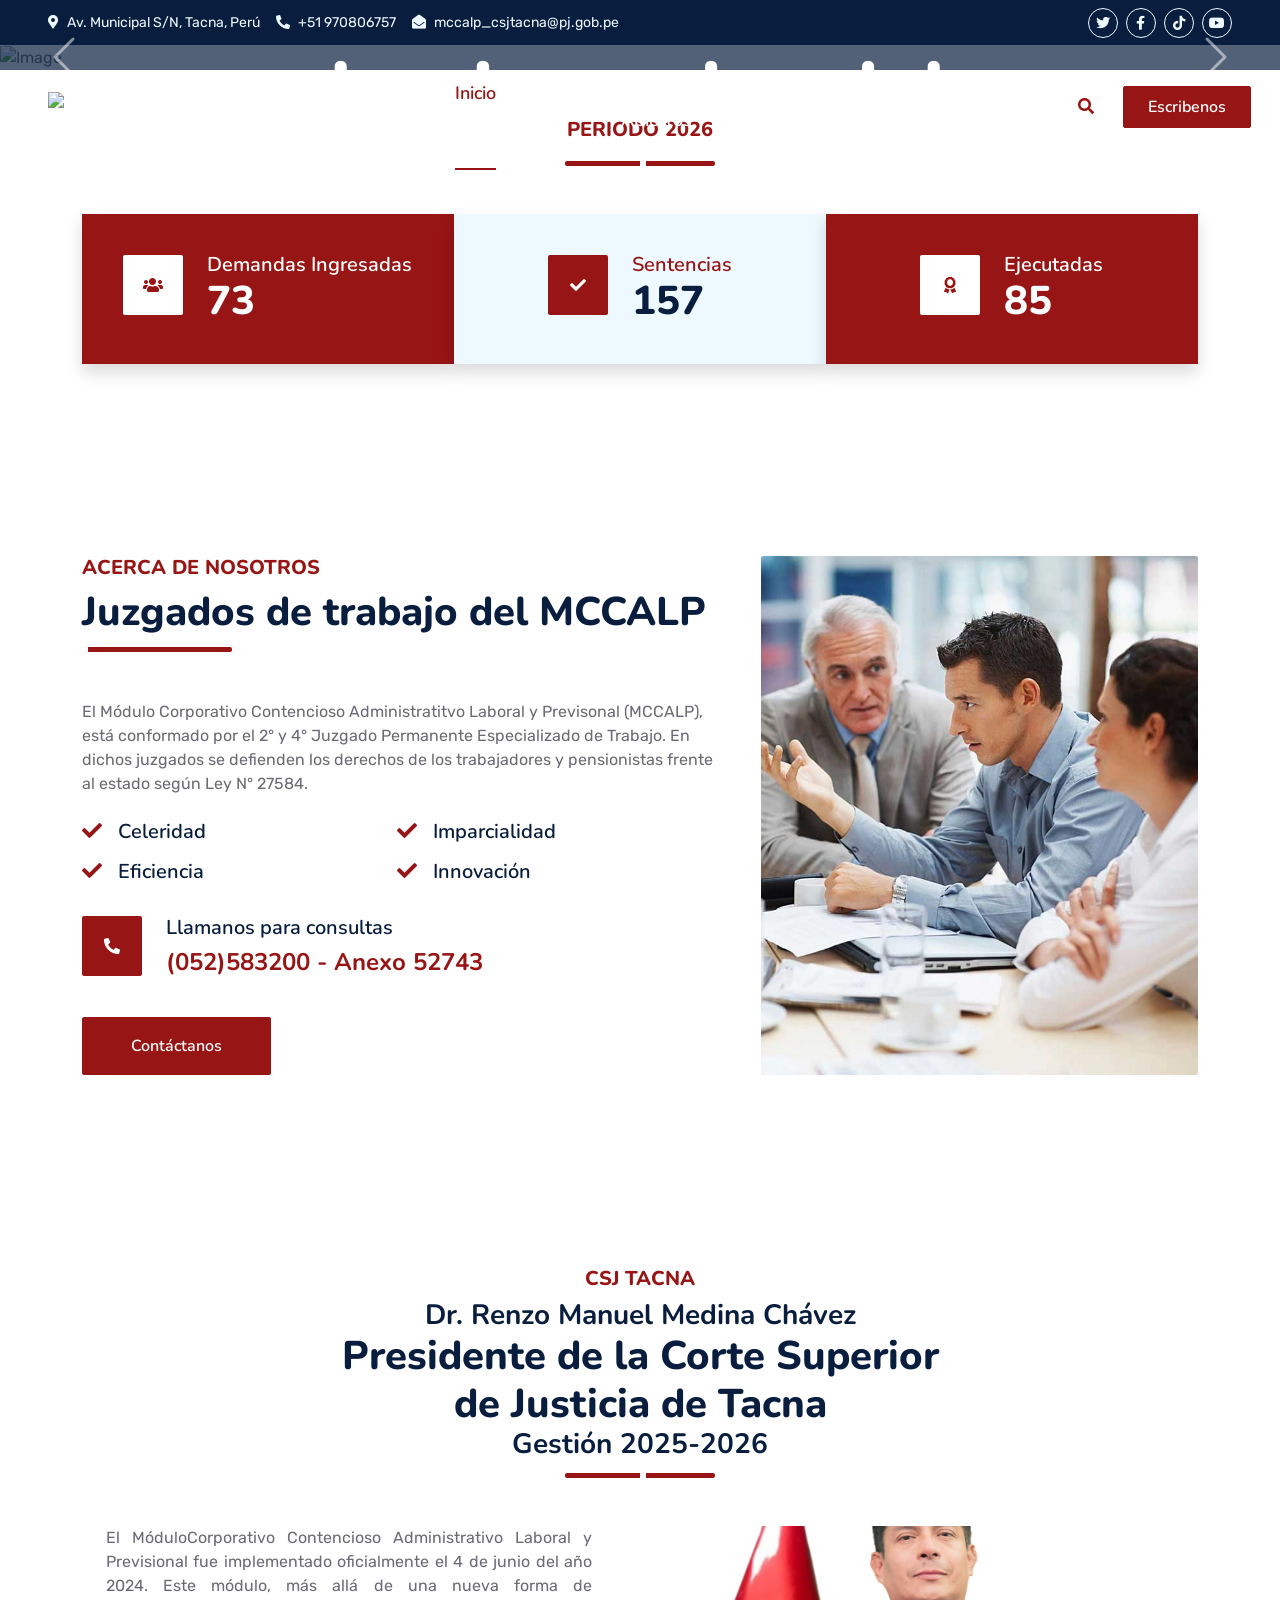
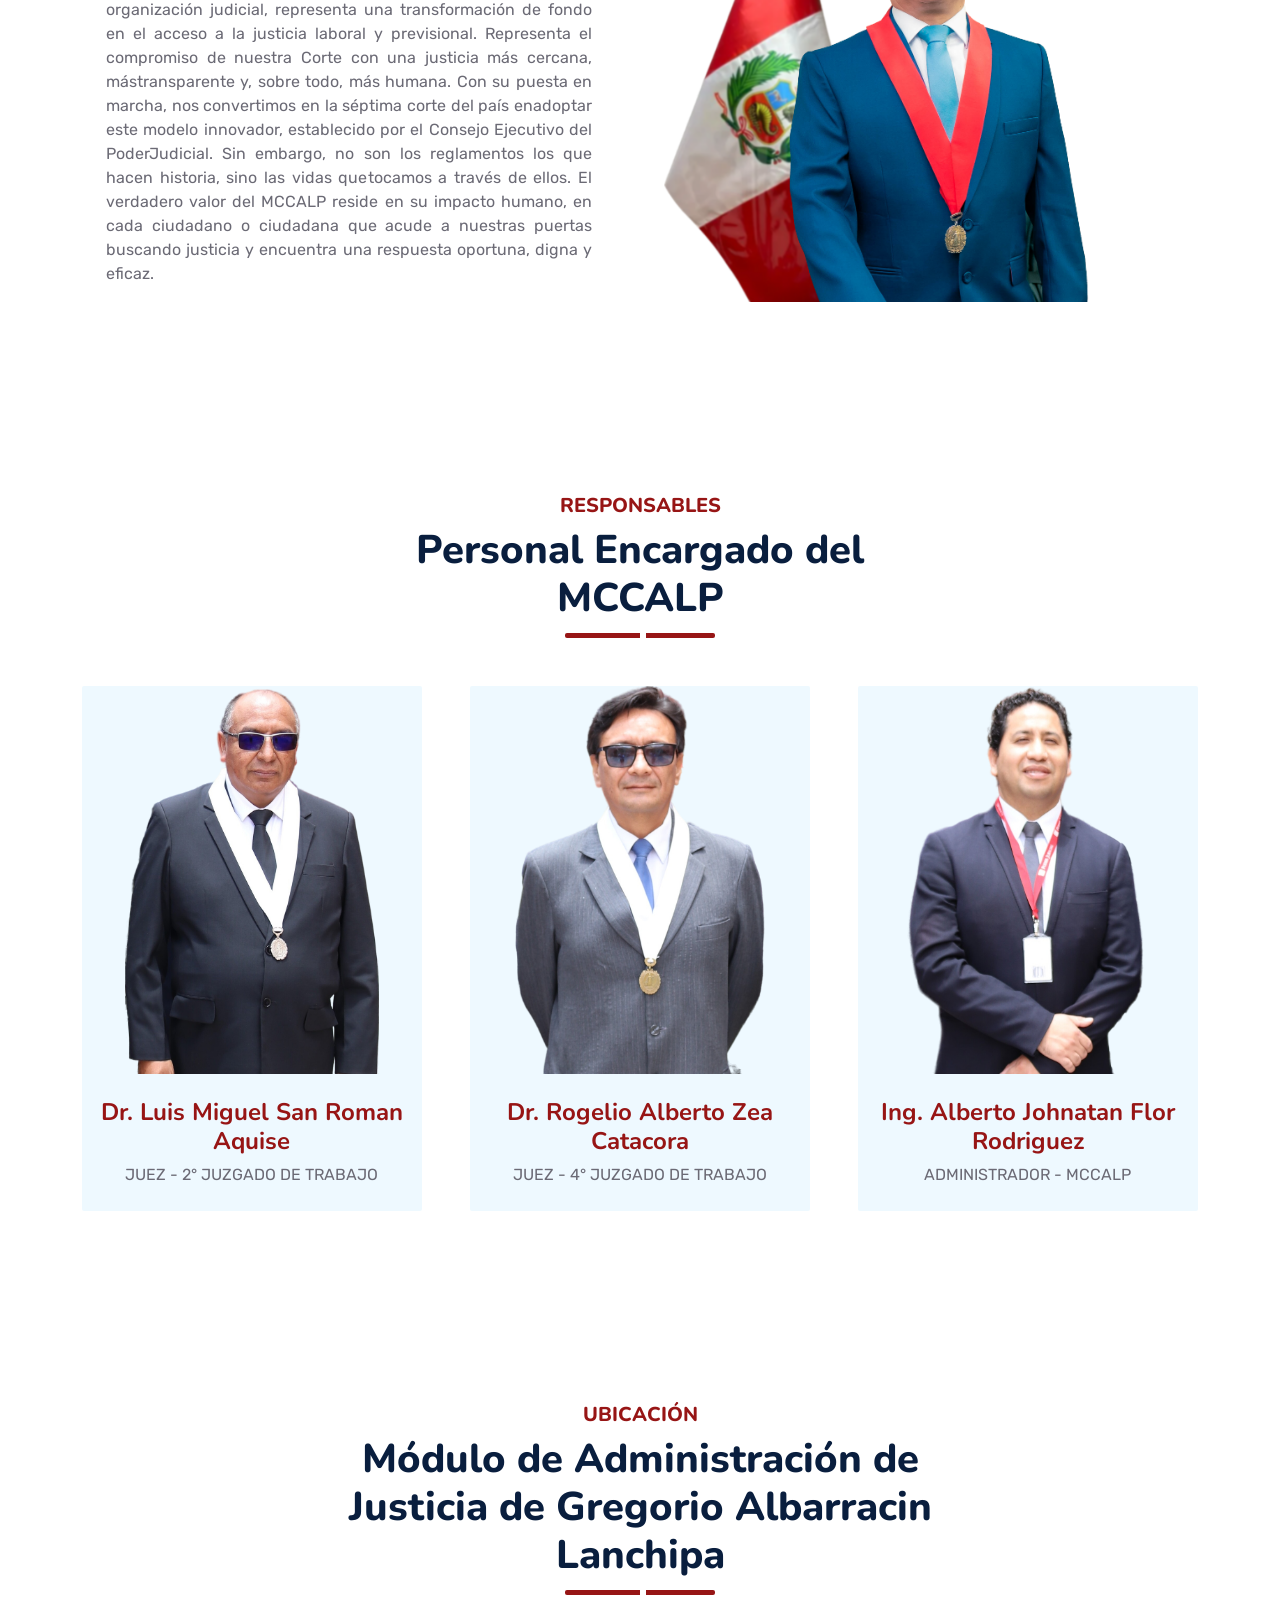
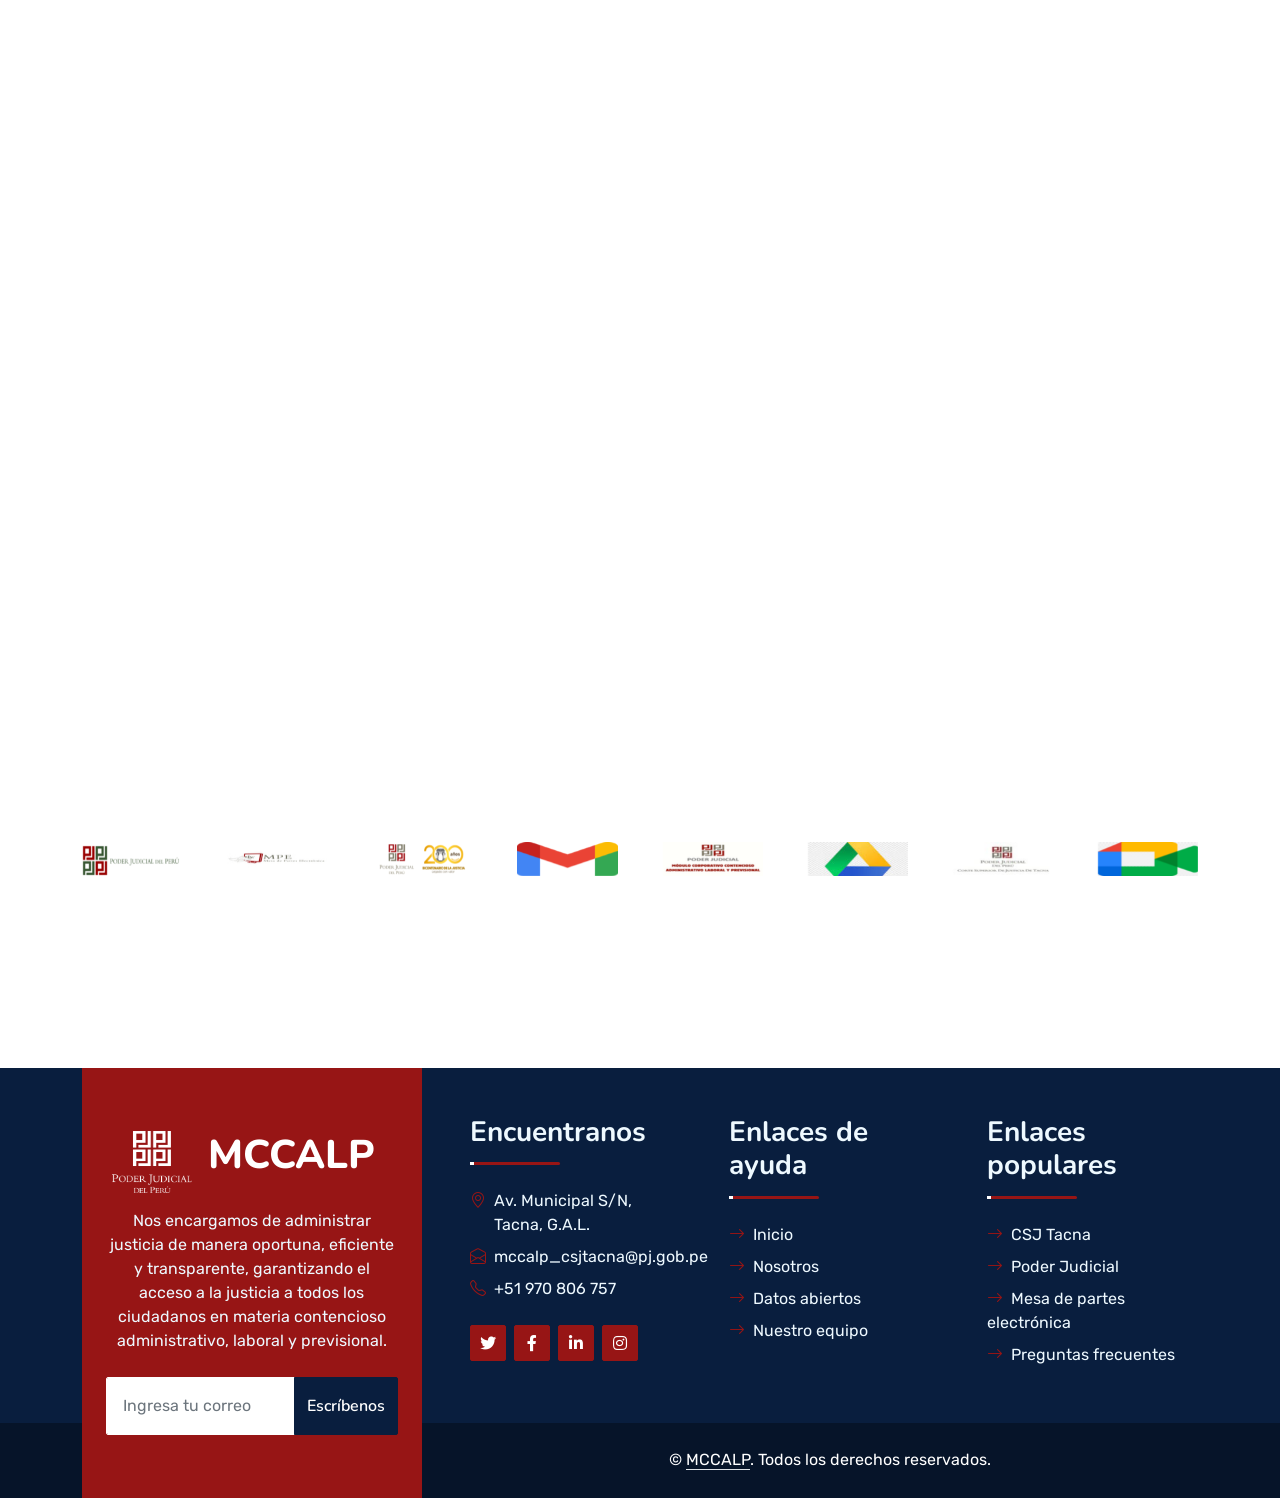
==== commit 645cb4d3: "Update index.html" ====
--- a/index.html
+++ b/index.html
@@ -80,7 +80,7 @@
                     <a href="service.html" class="nav-item nav-link">Datos Abiertos</a>
 					<a href="price.html" class="nav-item nav-link">Estadísticas</a>
                     <div class="nav-item dropdown">
-                        <a href="#" class="nav-link dropdown-toggle" data-bs-toggle="dropdown">Pages</a>
+                        <a href="#" class="nav-link dropdown-toggle" data-bs-toggle="dropdown">Páginas</a>
                         <div class="dropdown-menu m-0">
                             <a href="#" class="dropdown-item" hidden>Precios planes</a>
                             <a href="team.html" class="dropdown-item">Jefatura</a>
@@ -184,8 +184,8 @@
                             <i class="fa fa-users text-primary"></i>
                         </div>
                         <div class="ps-4">
-                            <h5 class="text-white mb-0">Notificaciones</h5>
-                            <h1 class="text-white mb-0" data-toggle="counter-up">13262</h1>
+                            <h5 class="text-white mb-0">Demandas Ingresadas</h5>
+                            <h1 class="text-white mb-0" data-toggle="counter-up">108</h1>
                         </div>
                     </div>
                 </div>
@@ -206,8 +206,8 @@
                             <i class="fa fa-award text-primary"></i>
                         </div>
                         <div class="ps-4">
-                            <h5 class="text-white mb-0">Escritos Atendidos</h5>
-                            <h1 class="text-white mb-0" data-toggle="counter-up">3041</h1>
+                            <h5 class="text-white mb-0">Ejecutadas</h5>
+                            <h1 class="text-white mb-0" data-toggle="counter-up">127</h1>
                         </div>
                     </div>
                 </div>
@@ -269,47 +269,22 @@
 				<h3 class="mb-0"> Gestión 2025-2026</h3>
             </div>
             <div class="row g-5">
-                <div class="col-lg-4">
-                    <div class="row g-5">
-                        <div class="col-12 wow zoomIn" data-wow-delay="0.2s">
-                            <div class="bg-primary rounded d-flex align-items-center justify-content-center mb-3" style="width: 60px; height: 60px;">
-                                <i class="fa fa-cubes text-white"></i>
-                            </div>
-                            <h4>Infraestructura</h4>
-                            <p class="mb-0">Impulso continuo para la mejora y nuevos proyectos de infraestructura.</p>
-                        </div>
-                        <div class="col-12 wow zoomIn" data-wow-delay="0.6s">
-                            <div class="bg-primary rounded d-flex align-items-center justify-content-center mb-3" style="width: 60px; height: 60px;">
-                                <i class="fa fa-award text-white"></i>
-                            </div>
-                            <h4>Calidad</h4>
-                            <p class="mb-0">Mayor calidad en los flujos de trabajo.</p>
-                        </div>
-                    </div>
-                </div>
-                <div class="col-lg-4  wow zoomIn" data-wow-delay="0.9s" style="min-height: 350px;">
+                <div class="col-lg-6 justify-content-center px-5">
+                    <p style="text-align: justify;">El MóduloCorporativo Contencioso Administrativo Laboral y Previsional fue implementado oficialmente el 4 de junio del año 2024.
+Este módulo, más allá de una nueva forma de organización judicial, representa una
+transformación de fondo en el acceso a la justicia laboral y previsional. Representa el
+compromiso de nuestra Corte con una justicia más cercana, mástransparente y, sobre todo,
+más humana. Con su puesta en marcha, nos convertimos en la séptima corte del país enadoptar este
+modelo innovador, establecido por el Consejo Ejecutivo del PoderJudicial. Sin embargo, no son los reglamentos los que hacen historia, sino las vidas quetocamos a
+través de ellos. El verdadero valor del MCCALP reside en su impacto humano, en cada
+ciudadano o ciudadana que acude a nuestras puertas buscando justicia y encuentra una
+respuesta oportuna, digna y eficaz.</p>
+                </div>
+                <div class="col-lg-6  wow zoomIn" data-wow-delay="0.9s" style="min-height: 350px;">
                     <div class="position-relative h-100">
                         <img class="position-absolute w-100 h-100 rounded wow zoomIn" data-wow-delay="0.1s" src="img/presidente-csjtacna2.png" style="object-fit: cover;">
                     </div>
                 </div>
-                <div class="col-lg-4">
-                    <div class="row g-5">
-                        <div class="col-12 wow zoomIn" data-wow-delay="0.4s">
-                            <div class="bg-primary rounded d-flex align-items-center justify-content-center mb-3" style="width: 60px; height: 60px;">
-                                <i class="fa fa-users-cog text-white"></i>
-                            </div>
-                            <h4>Personal Profesional</h4>
-                            <p class="mb-0">La presente gestión cuenta con un equipo altamente calificado.</p>
-                        </div>
-                        <div class="col-12 wow zoomIn" data-wow-delay="0.8s">
-                            <div class="bg-primary rounded d-flex align-items-center justify-content-center mb-3" style="width: 60px; height: 60px;">
-                                <i class="fa fa-phone-alt text-white"></i>
-                            </div>
-                            <h4>Apoyo Constante</h4>
-                            <p class="mb-0">Reuniones constantes para la mejora continua de la Corte Superior de Justicia de Tacna</p>
-                        </div>
-                    </div>
-                </div>
             </div>
         </div>
     </div>
@@ -317,7 +292,7 @@
 
 
     <!-- Service Start -->
-    <div class="container-fluid py-5 wow fadeInUp" data-wow-delay="0.1s">
+    <div class="container-fluid py-5 wow fadeInUp" data-wow-delay="0.1s" hidden>
         <div class="container py-5">
             <div class="section-title text-center position-relative pb-3 mb-5 mx-auto" style="max-width: 600px;">
                 <h5 class="fw-bold text-primary text-uppercase">NuestroS Objetivos</h5>
@@ -531,7 +506,7 @@
 
 
     <!-- Testimonial Start -->
-    <div class="container-fluid py-5 wow fadeInUp" data-wow-delay="0.1s">
+    <div class="container-fluid py-5 wow fadeInUp" data-wow-delay="0.1s" hidden>
         <div class="container py-5">
             <div class="section-title text-center position-relative pb-3 mb-4 mx-auto" style="max-width: 600px;">
                 <h5 class="fw-bold text-primary text-uppercase">Equipo de trabajo</h5>
@@ -816,10 +791,10 @@
                 <h1 class="mb-0">Personal Encargado del MCCALP</h1>
             </div>
             <div class="row g-5">
-                <div class="col-lg-4 wow slideInUp" data-wow-delay="0.3s">
+                <div class="col-lg-4 wow slideInUp" data-wow-delay="0.6s">
                     <div class="team-item bg-light rounded overflow-hidden">
                         <div class="team-img position-relative overflow-hidden">
-                            <img class="img-fluid w-100" src="img/coord-1.png" alt="">
+                            <img class="img-fluid w-75 d-block mx-auto" src="img/juez-1.png" alt="">
                             <div class="team-social">
                                 <a class="btn btn-lg btn-primary btn-lg-square rounded" href=""><i class="fab fa-twitter fw-normal"></i></a>
                                 <a class="btn btn-lg btn-primary btn-lg-square rounded" href=""><i class="fab fa-facebook-f fw-normal"></i></a>
@@ -828,15 +803,15 @@
                             </div>
                         </div>
                         <div class="text-center py-4">
-                            <h4 class="text-primary">Ing. Alberto Johnatan Flor Rodriguez</h4>
-                            <p class="text-uppercase m-0">Administrador - MCCALP</p>
-                        </div>
-                    </div>
-                </div>
-                <div class="col-lg-4 wow slideInUp" data-wow-delay="0.6s">
+                            <h4 class="text-primary">Dr. Luis Miguel San Roman Aquise</h4>
+                            <p class="text-uppercase m-0">Juez - 2° Juzgado de Trabajo</p>
+                        </div>
+                    </div>
+                </div>
+                <div class="col-lg-4 wow slideInUp" data-wow-delay="0.9s">
                     <div class="team-item bg-light rounded overflow-hidden">
                         <div class="team-img position-relative overflow-hidden">
-                            <img class="img-fluid w-100" src="img/juez-1.png" alt="">
+                            <img class="img-fluid w-75 d-block mx-auto" src="img/juez-2.png" alt="">
                             <div class="team-social">
                                 <a class="btn btn-lg btn-primary btn-lg-square rounded" href=""><i class="fab fa-twitter fw-normal"></i></a>
                                 <a class="btn btn-lg btn-primary btn-lg-square rounded" href=""><i class="fab fa-facebook-f fw-normal"></i></a>
@@ -845,15 +820,15 @@
                             </div>
                         </div>
                         <div class="text-center py-4">
-                            <h4 class="text-primary">Dr. Luis Miguel San Roman Aquise</h4>
-                            <p class="text-uppercase m-0">Juez - 2° Juzgado de Trabajo</p>
-                        </div>
-                    </div>
-                </div>
-                <div class="col-lg-4 wow slideInUp" data-wow-delay="0.9s">
+                            <h4 class="text-primary">Dr. Rogelio Alberto Zea Catacora</h4>
+                            <p class="text-uppercase m-0">Juez - 4° Juzgado de Trabajo</p>
+                        </div>
+                    </div>
+                </div>
+				<div class="col-lg-4 wow slideInUp" data-wow-delay="0.3s">
                     <div class="team-item bg-light rounded overflow-hidden">
                         <div class="team-img position-relative overflow-hidden">
-                            <img class="img-fluid w-100" src="img/juez-2.png" alt="">
+                            <img class="img-fluid w-75 d-block mx-auto" src="img/coord-1.png" alt="">
                             <div class="team-social">
                                 <a class="btn btn-lg btn-primary btn-lg-square rounded" href=""><i class="fab fa-twitter fw-normal"></i></a>
                                 <a class="btn btn-lg btn-primary btn-lg-square rounded" href=""><i class="fab fa-facebook-f fw-normal"></i></a>
@@ -862,8 +837,8 @@
                             </div>
                         </div>
                         <div class="text-center py-4">
-                            <h4 class="text-primary">Dr. Rogelio Alberto Zea Catacora</h4>
-                            <p class="text-uppercase m-0">Juez - 4° Juzgado de Trabajo</p>
+                            <h4 class="text-primary">Ing. Alberto Johnatan Flor Rodriguez</h4>
+                            <p class="text-uppercase m-0">Administrador - MCCALP</p>
                         </div>
                     </div>
                 </div>
--- a/css/style.css
+++ b/css/style.css
@@ -6,7 +6,13 @@
     --dark: #3E0909;
 }
 
-
+/*** Linea de separacion***/
+.post {
+    border-bottom: 1px solid #d90000;
+    padding: 0 0 30px;
+    border-bottom-width: 2.5px;
+    margin: 0 0 45px;
+}
 /*** Spinner ***/
 .spinner {
     width: 40px;
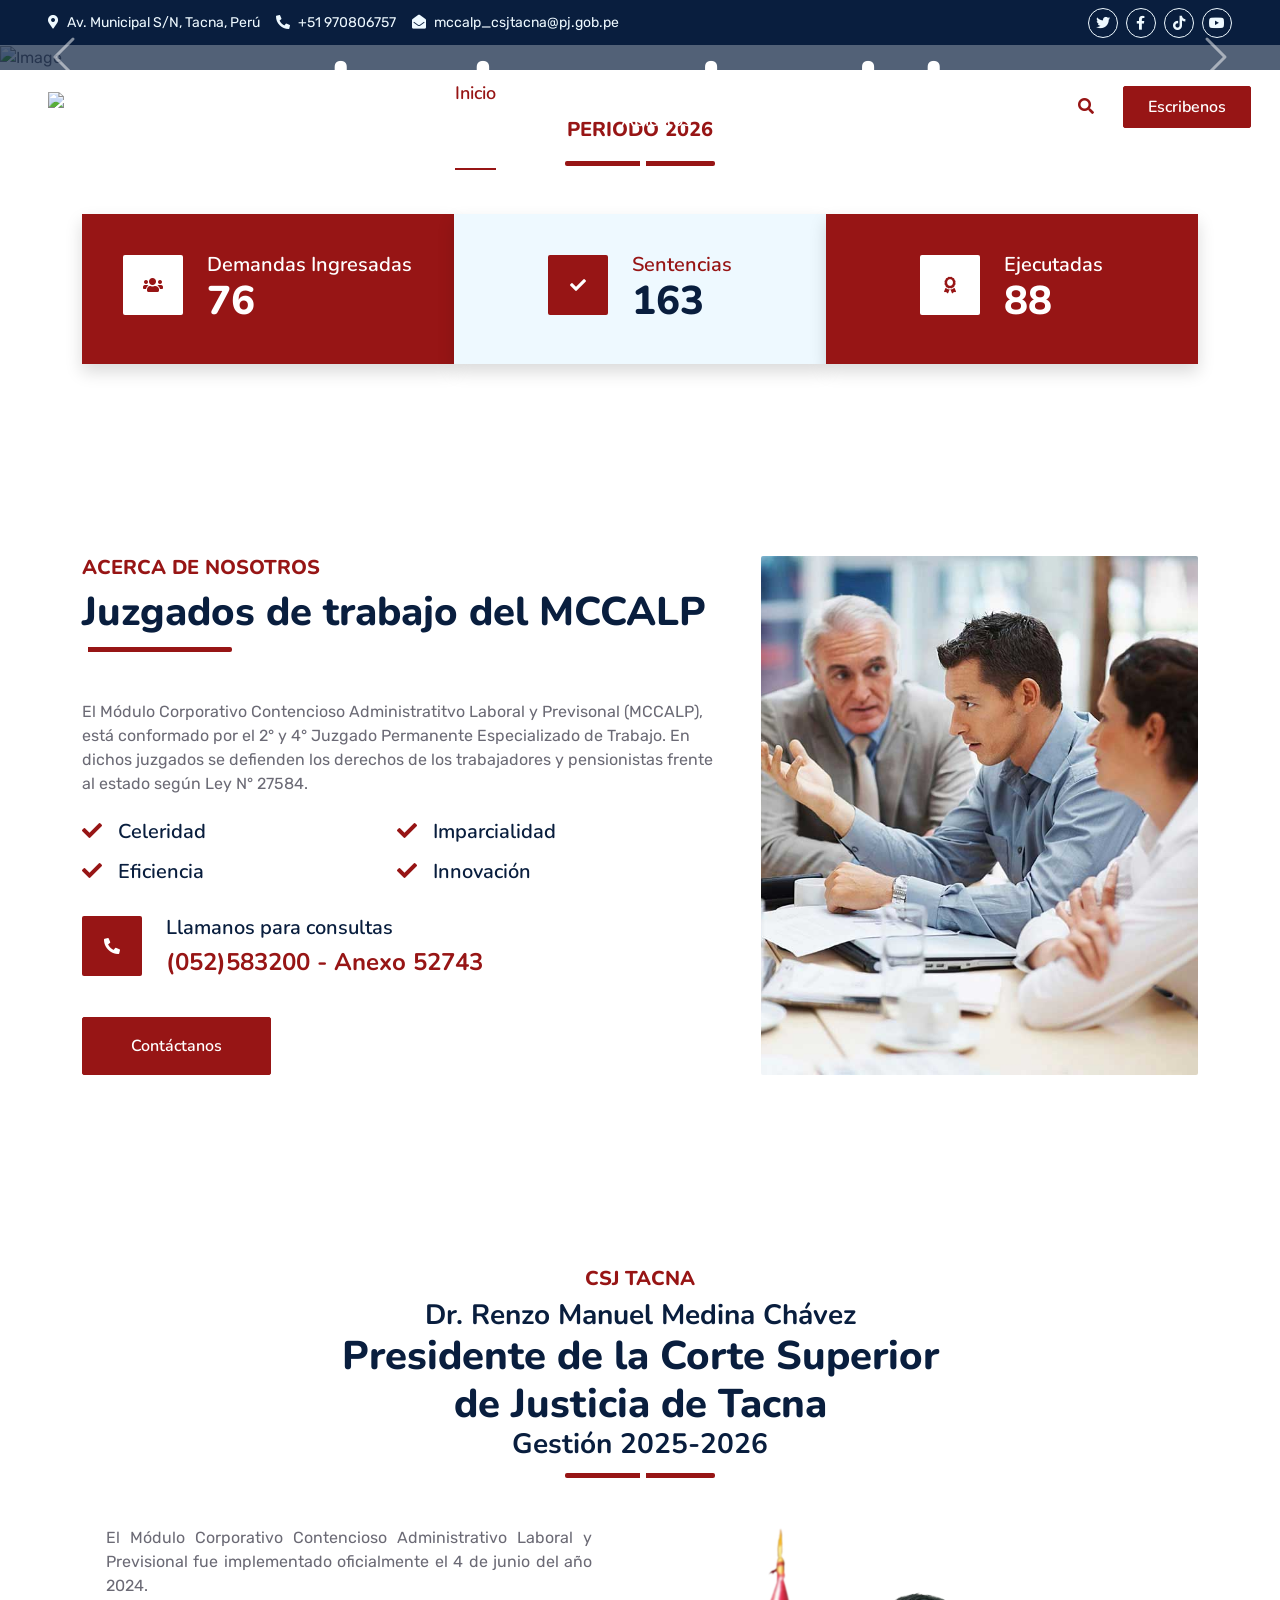
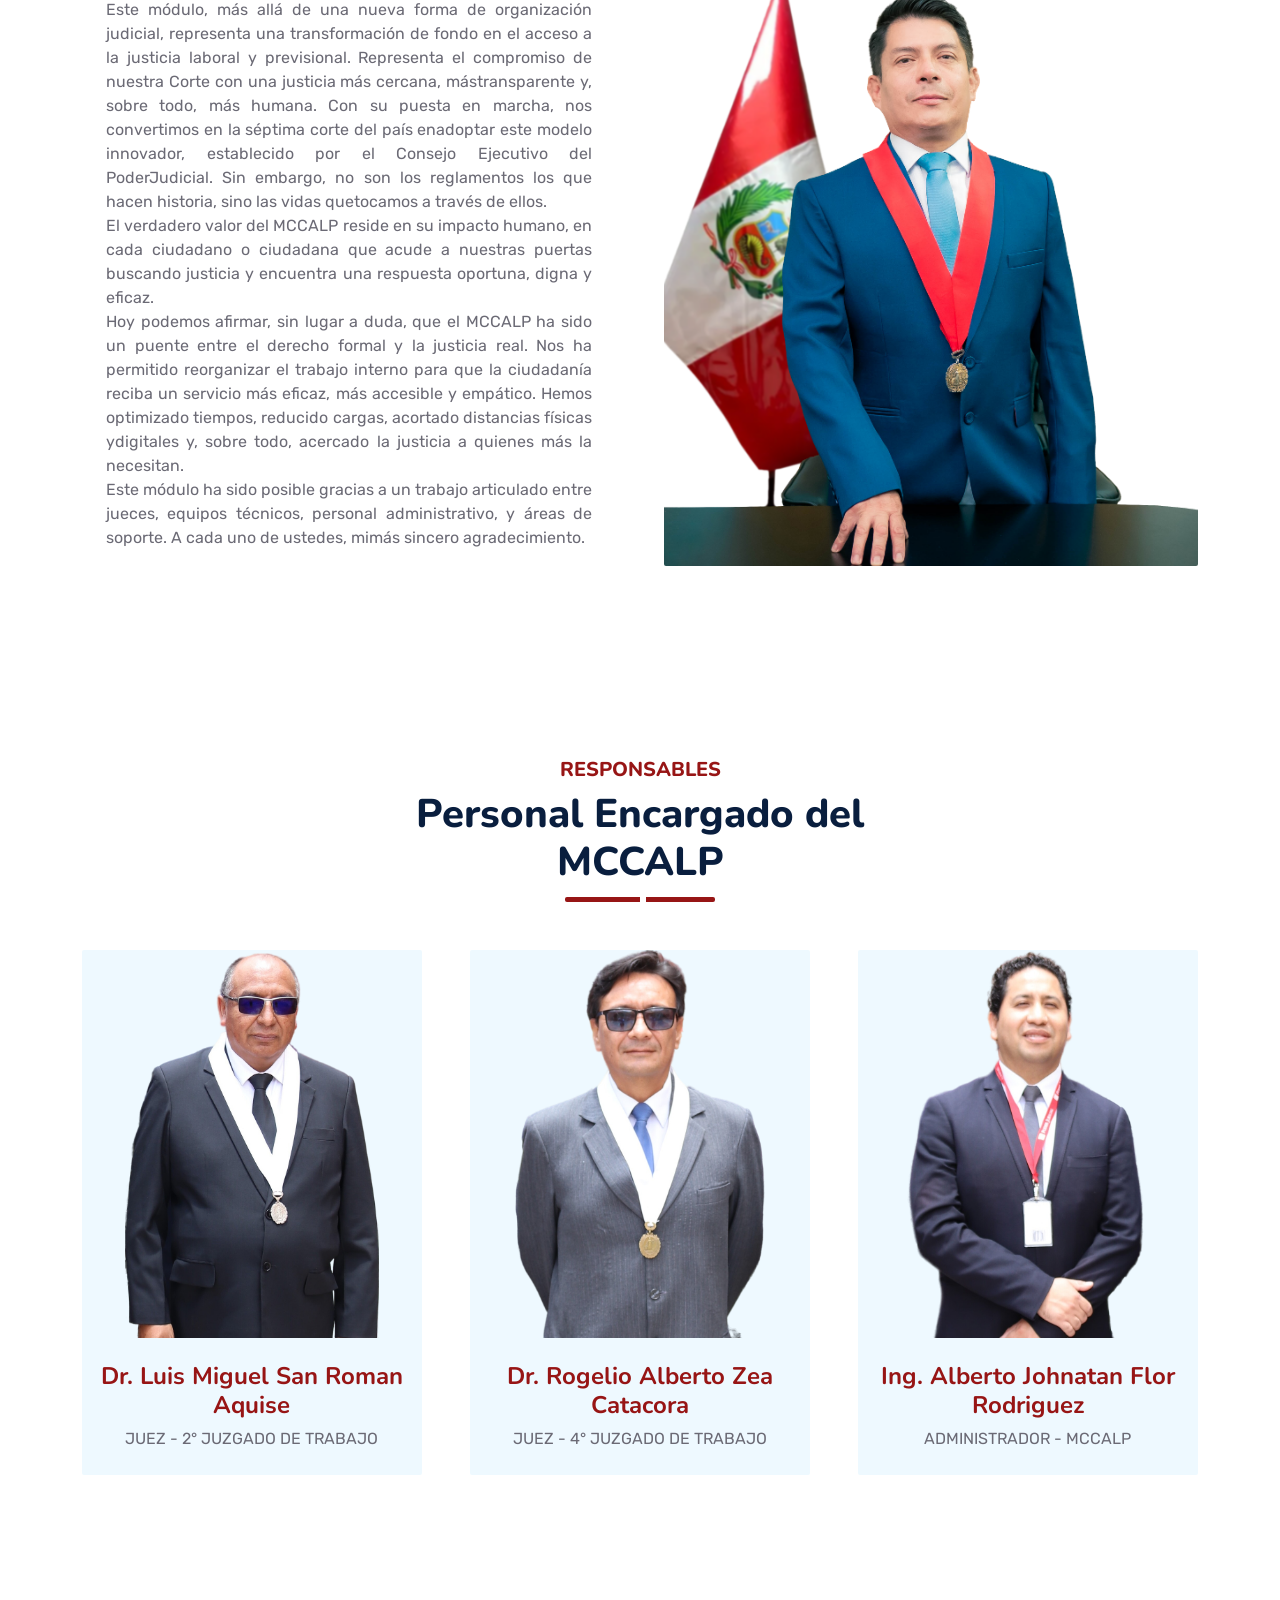
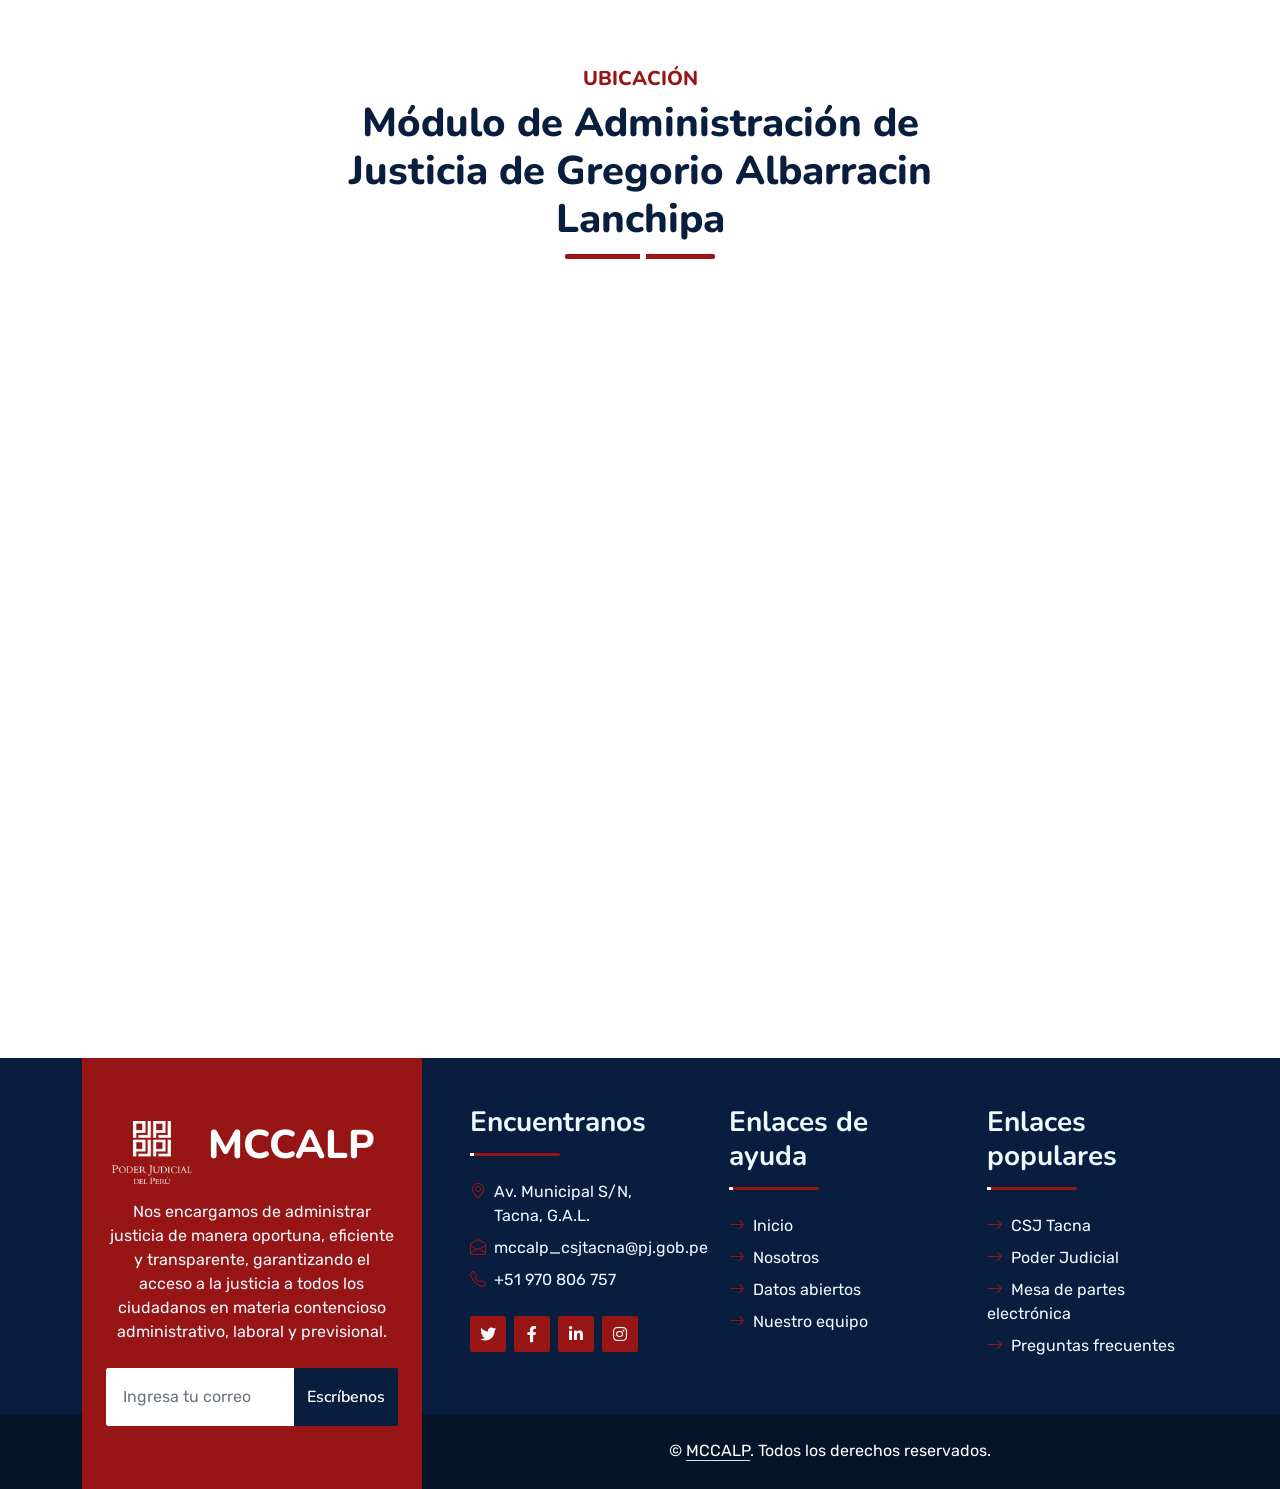
==== commit d2ec1724: "Update index.html" ====
--- a/index.html
+++ b/index.html
@@ -270,15 +270,21 @@
             </div>
             <div class="row g-5">
                 <div class="col-lg-6 justify-content-center px-5">
-                    <p style="text-align: justify;">El MóduloCorporativo Contencioso Administrativo Laboral y Previsional fue implementado oficialmente el 4 de junio del año 2024.
+                    <p style="text-align: justify;">El Módulo Corporativo Contencioso Administrativo Laboral y Previsional fue implementado oficialmente el 4 de junio del año 2024.<br>
 Este módulo, más allá de una nueva forma de organización judicial, representa una
 transformación de fondo en el acceso a la justicia laboral y previsional. Representa el
 compromiso de nuestra Corte con una justicia más cercana, mástransparente y, sobre todo,
 más humana. Con su puesta en marcha, nos convertimos en la séptima corte del país enadoptar este
 modelo innovador, establecido por el Consejo Ejecutivo del PoderJudicial. Sin embargo, no son los reglamentos los que hacen historia, sino las vidas quetocamos a
-través de ellos. El verdadero valor del MCCALP reside en su impacto humano, en cada
+través de ellos.<br> El verdadero valor del MCCALP reside en su impacto humano, en cada
 ciudadano o ciudadana que acude a nuestras puertas buscando justicia y encuentra una
-respuesta oportuna, digna y eficaz.</p>
+respuesta oportuna, digna y eficaz.<br>Hoy podemos afirmar, sin lugar a duda, que el MCCALP ha sido un puente entre el derecho
+formal y la justicia real. Nos ha permitido reorganizar el trabajo interno para que la ciudadanía
+reciba un servicio más eficaz, más accesible y empático. Hemos optimizado tiempos,
+reducido cargas, acortado distancias físicas ydigitales y, sobre todo, acercado la justicia a
+quienes más la necesitan.<br>Este módulo ha sido posible gracias a un trabajo articulado entre jueces, equipos técnicos,
+personal administrativo, y áreas de soporte. A cada uno de ustedes, mimás sincero
+agradecimiento.
                 </div>
                 <div class="col-lg-6  wow zoomIn" data-wow-delay="0.9s" style="min-height: 350px;">
                     <div class="position-relative h-100">
@@ -917,7 +923,7 @@
 
 
     <!-- Vendor Start -->
-    <div class="container-fluid py-5 wow fadeInUp" data-wow-delay="0.1s">
+    <div class="container-fluid py-5 wow fadeInUp" data-wow-delay="0.1s" hidden>
         <div class="container py-5 mb-5">
             <div class="bg-white">
                 <div class="owl-carousel vendor-carousel">
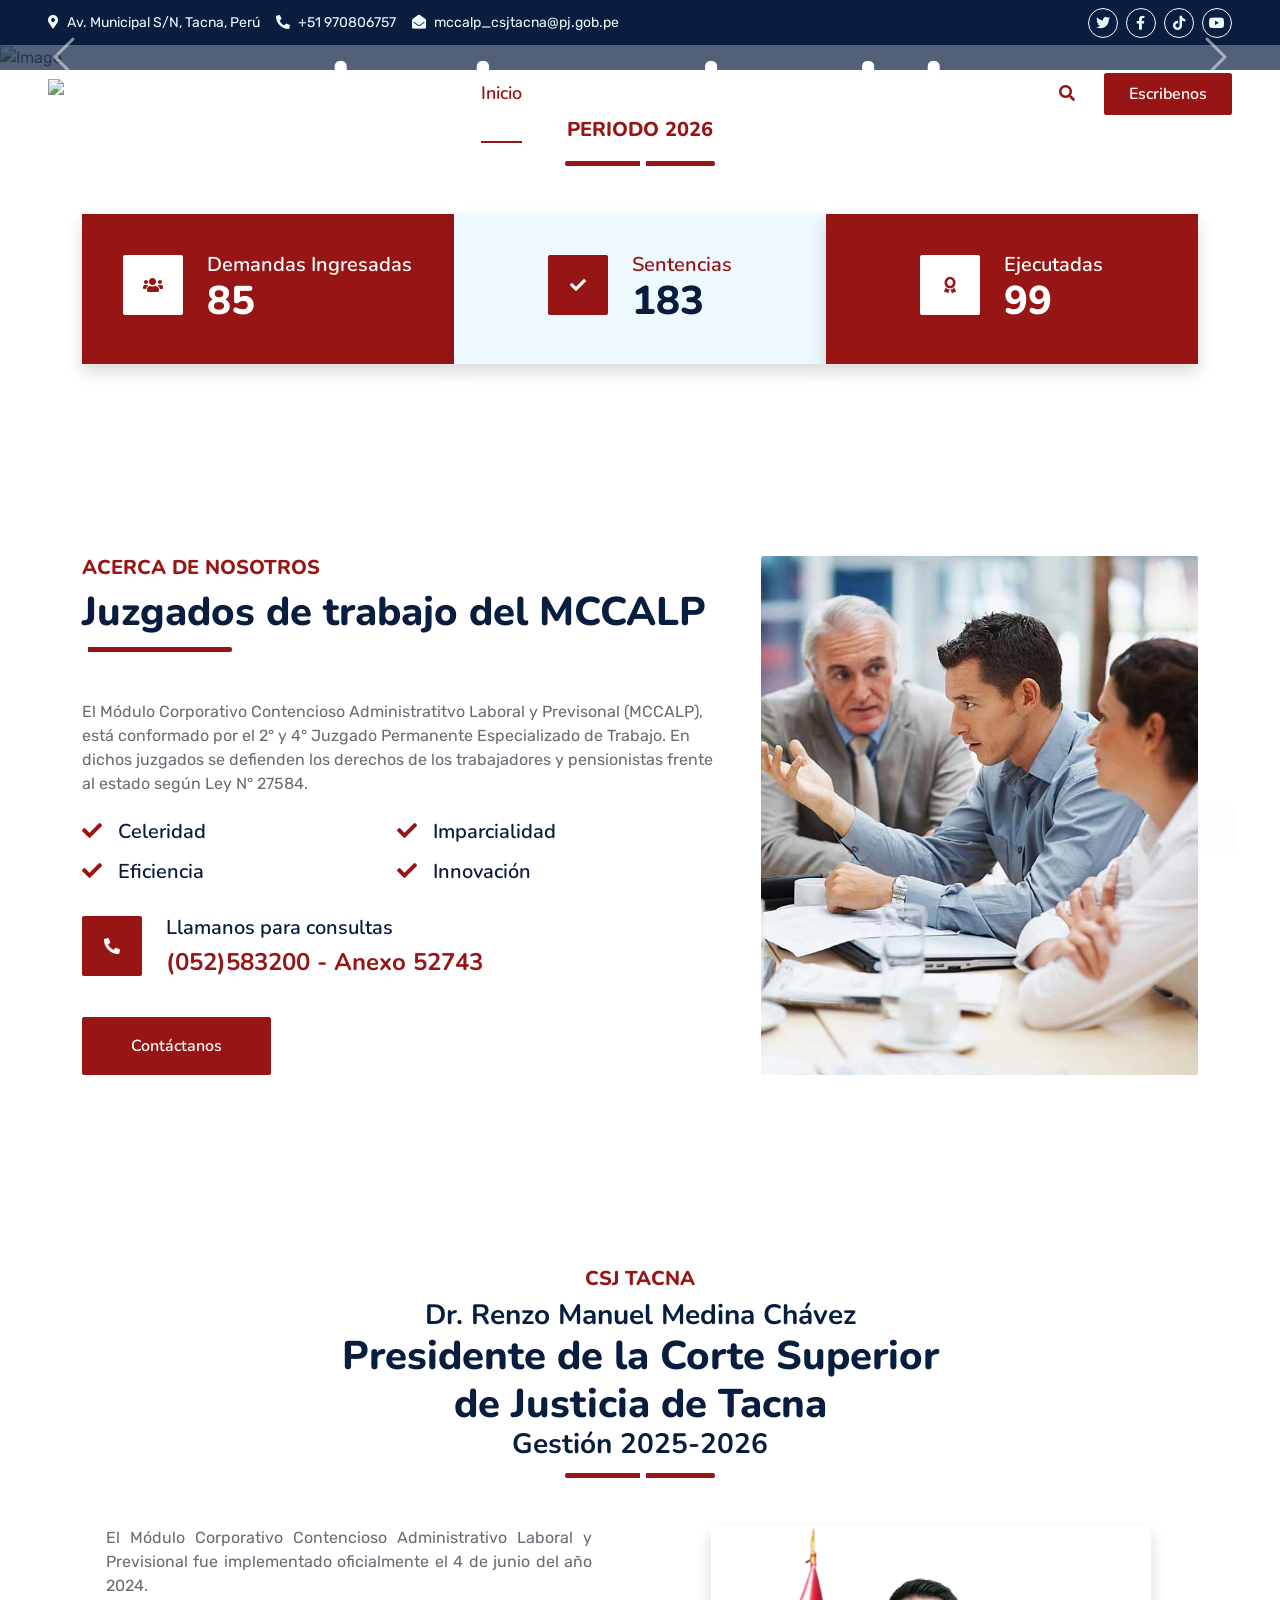
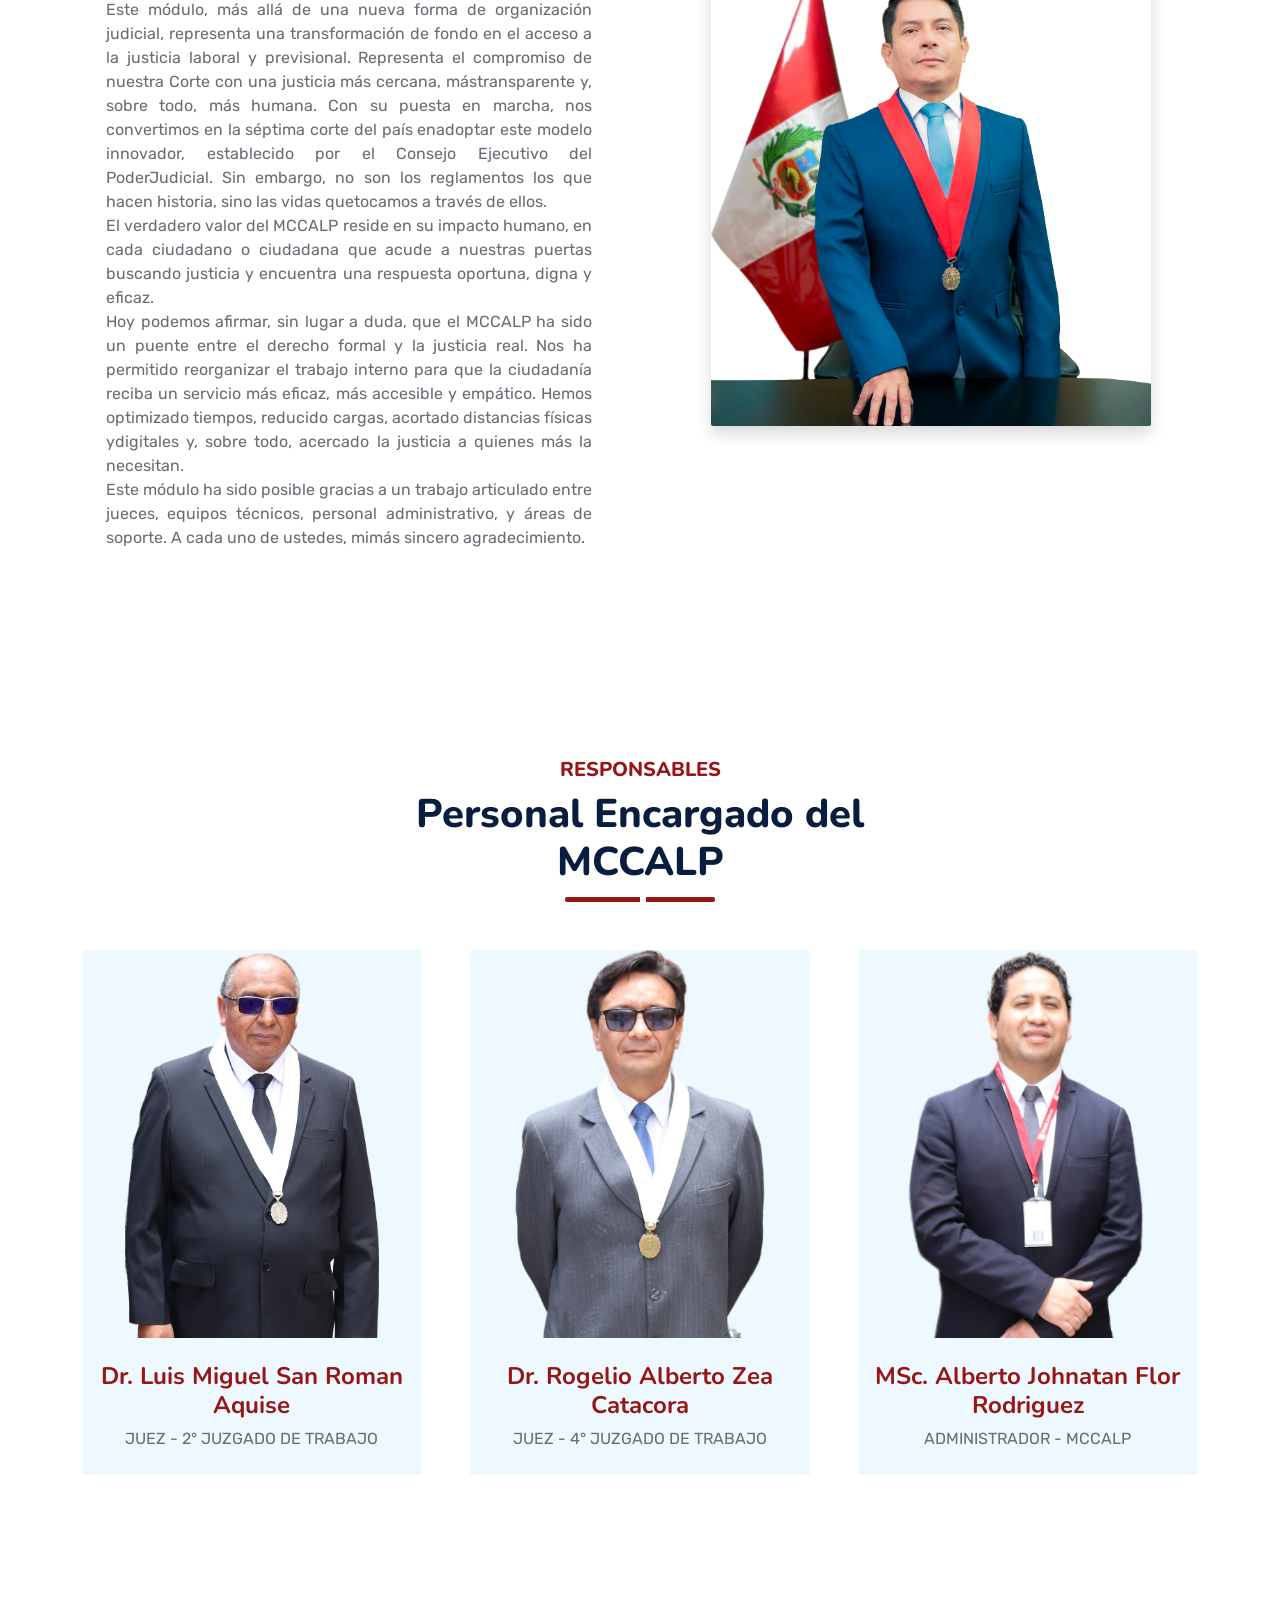
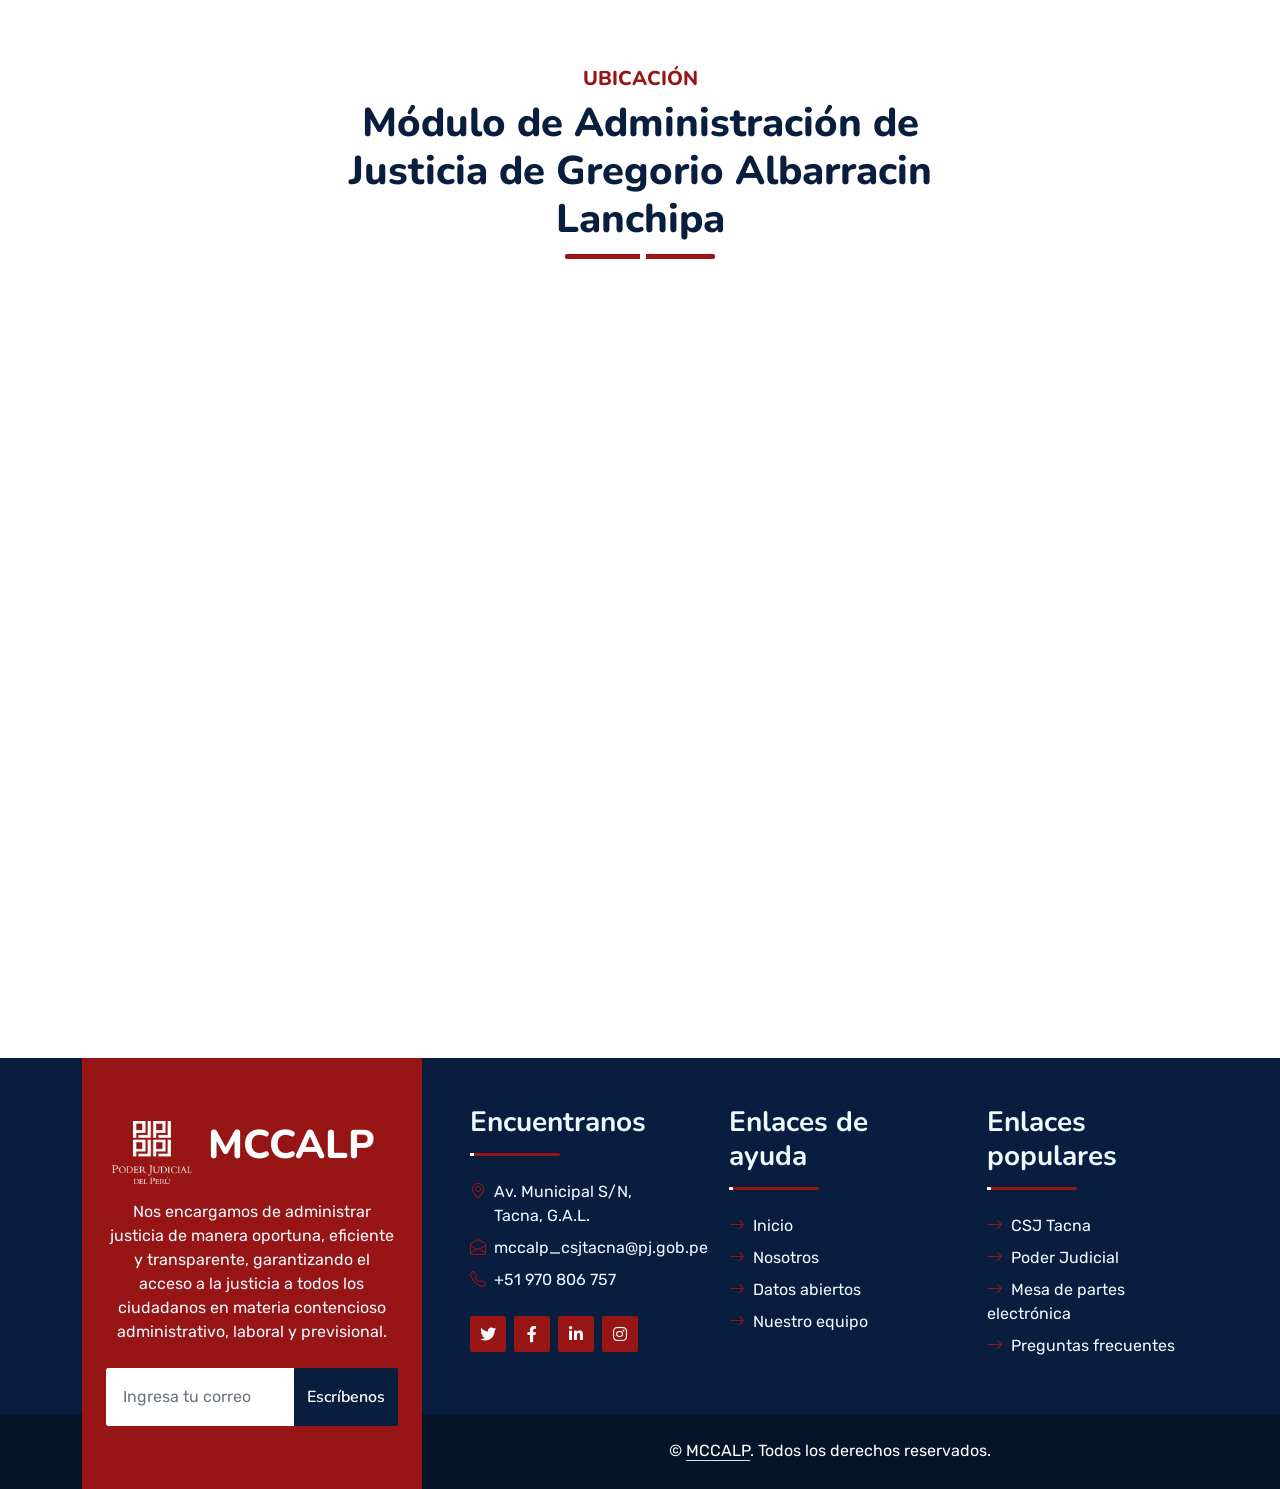
==== commit a4f44e1f: "Update index.html" ====
--- a/index.html
+++ b/index.html
@@ -76,7 +76,7 @@
             <div class="collapse navbar-collapse" id="navbarCollapse">
                 <div class="navbar-nav ms-auto py-0">
                     <a href="index.html" class="nav-item nav-link active">Inicio</a>
-                    <a href="about.html" class="nav-item nav-link">Nosotros</a>
+                    <a href="about.html" class="nav-item nav-link" hidden>Nosotros</a>
                     <a href="service.html" class="nav-item nav-link">Datos Abiertos</a>
 					<a href="price.html" class="nav-item nav-link">Estadísticas</a>
                     <div class="nav-item dropdown">
@@ -85,7 +85,7 @@
                             <a href="#" class="dropdown-item" hidden>Precios planes</a>
                             <a href="team.html" class="dropdown-item">Jefatura</a>
 							<a href="testimonial.html" class="dropdown-item">Personal</a>
-                            <a href="detail.html" class="dropdown-item">Logros destacados</a>
+                            <a href="detail.html" class="dropdown-item" hidden>Logros destacados</a>
                             <a href="quote.html" class="dropdown-item">Preguntas frecuentes</a>
                         </div>
                     </div>
@@ -286,11 +286,14 @@
 personal administrativo, y áreas de soporte. A cada uno de ustedes, mimás sincero
 agradecimiento.
                 </div>
-                <div class="col-lg-6  wow zoomIn" data-wow-delay="0.9s" style="min-height: 350px;">
-                    <div class="position-relative h-100">
-                        <img class="position-absolute w-100 h-100 rounded wow zoomIn" data-wow-delay="0.1s" src="img/presidente-csjtacna2.png" style="object-fit: cover;">
-                    </div>
-                </div>
+                <div class="col-lg-6 wow zoomIn" data-wow-delay="0.9s">
+                	<div class="text-center"> 
+                    	<img src="img/presidente-csjtacna2.png" 
+                         class="img-fluid rounded shadow" 
+                         alt="Presidente CSJ Tacna"
+                         style="max-height: 500px; width: auto;"> 
+                	</div>
+            	</div>
             </div>
         </div>
     </div>
@@ -843,7 +846,7 @@
                             </div>
                         </div>
                         <div class="text-center py-4">
-                            <h4 class="text-primary">Ing. Alberto Johnatan Flor Rodriguez</h4>
+                            <h4 class="text-primary">MSc. Alberto Johnatan Flor Rodriguez</h4>
                             <p class="text-uppercase m-0">Administrador - MCCALP</p>
                         </div>
                     </div>
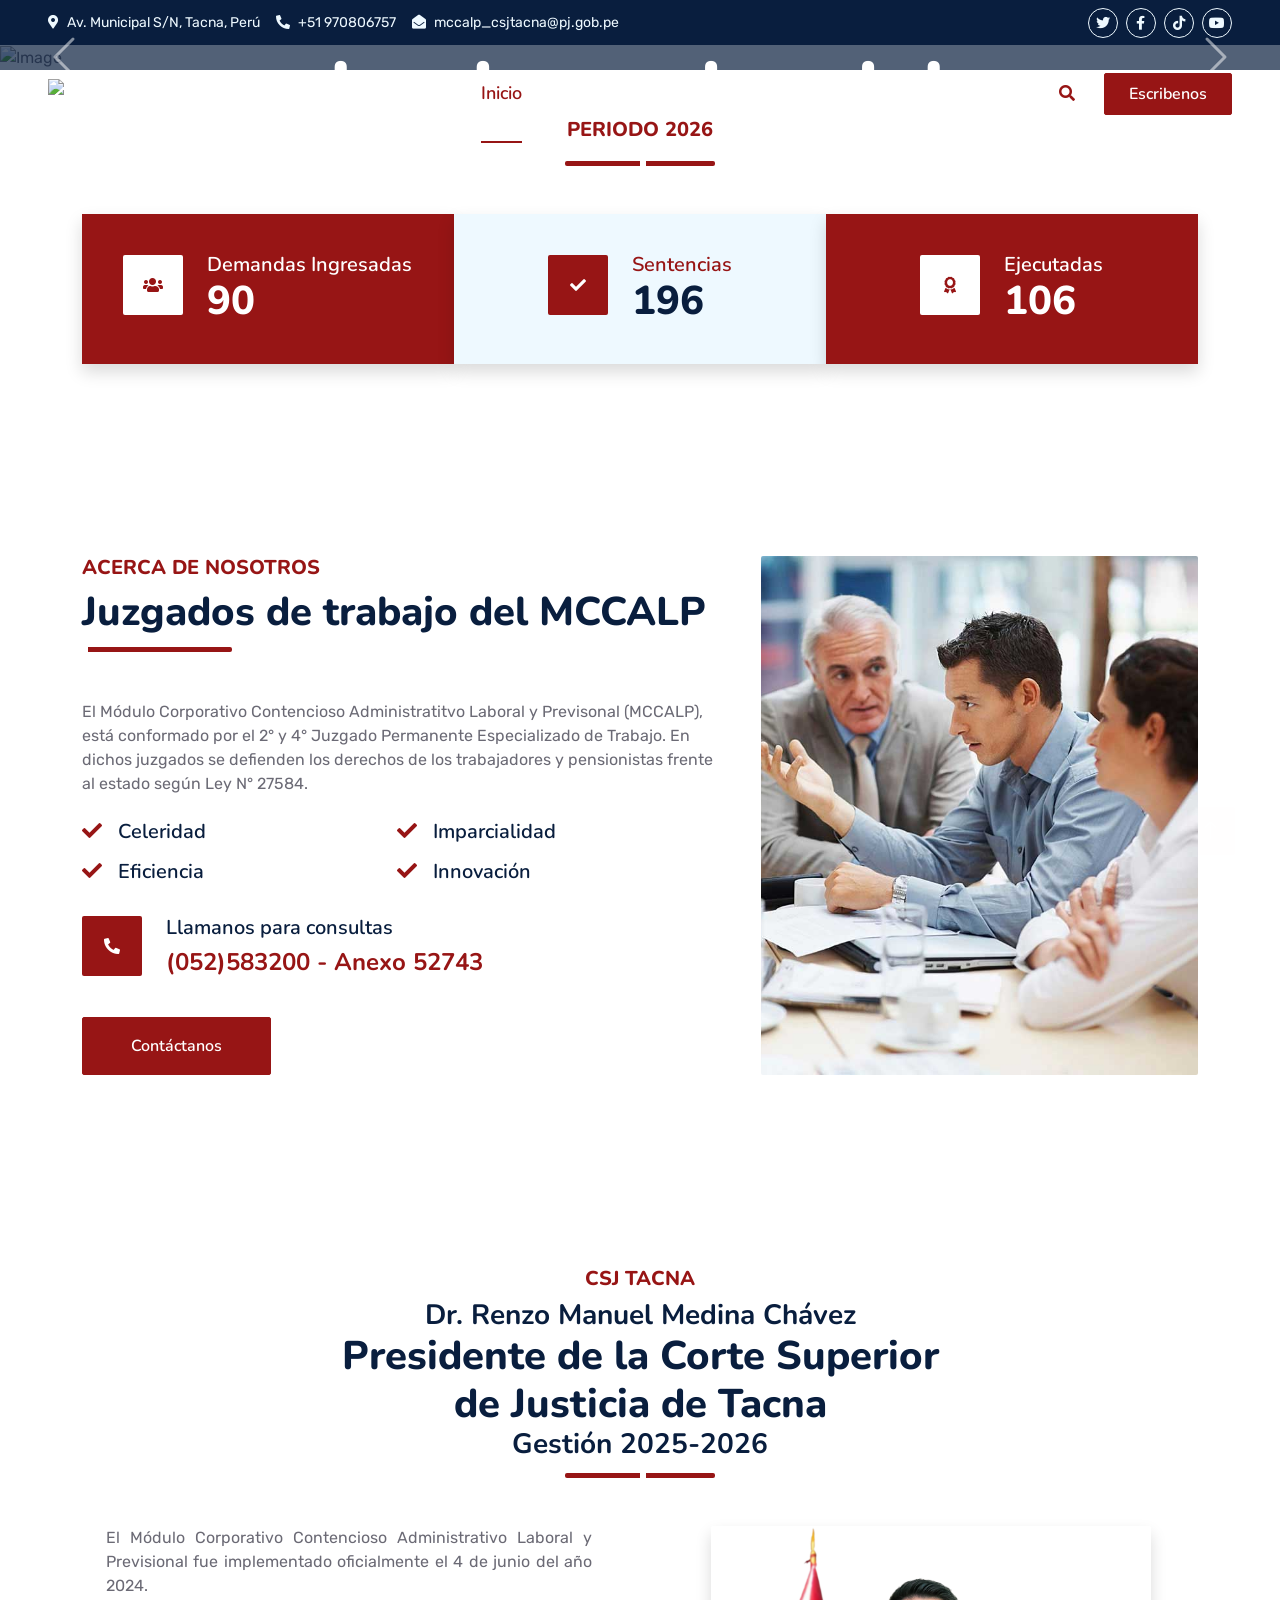
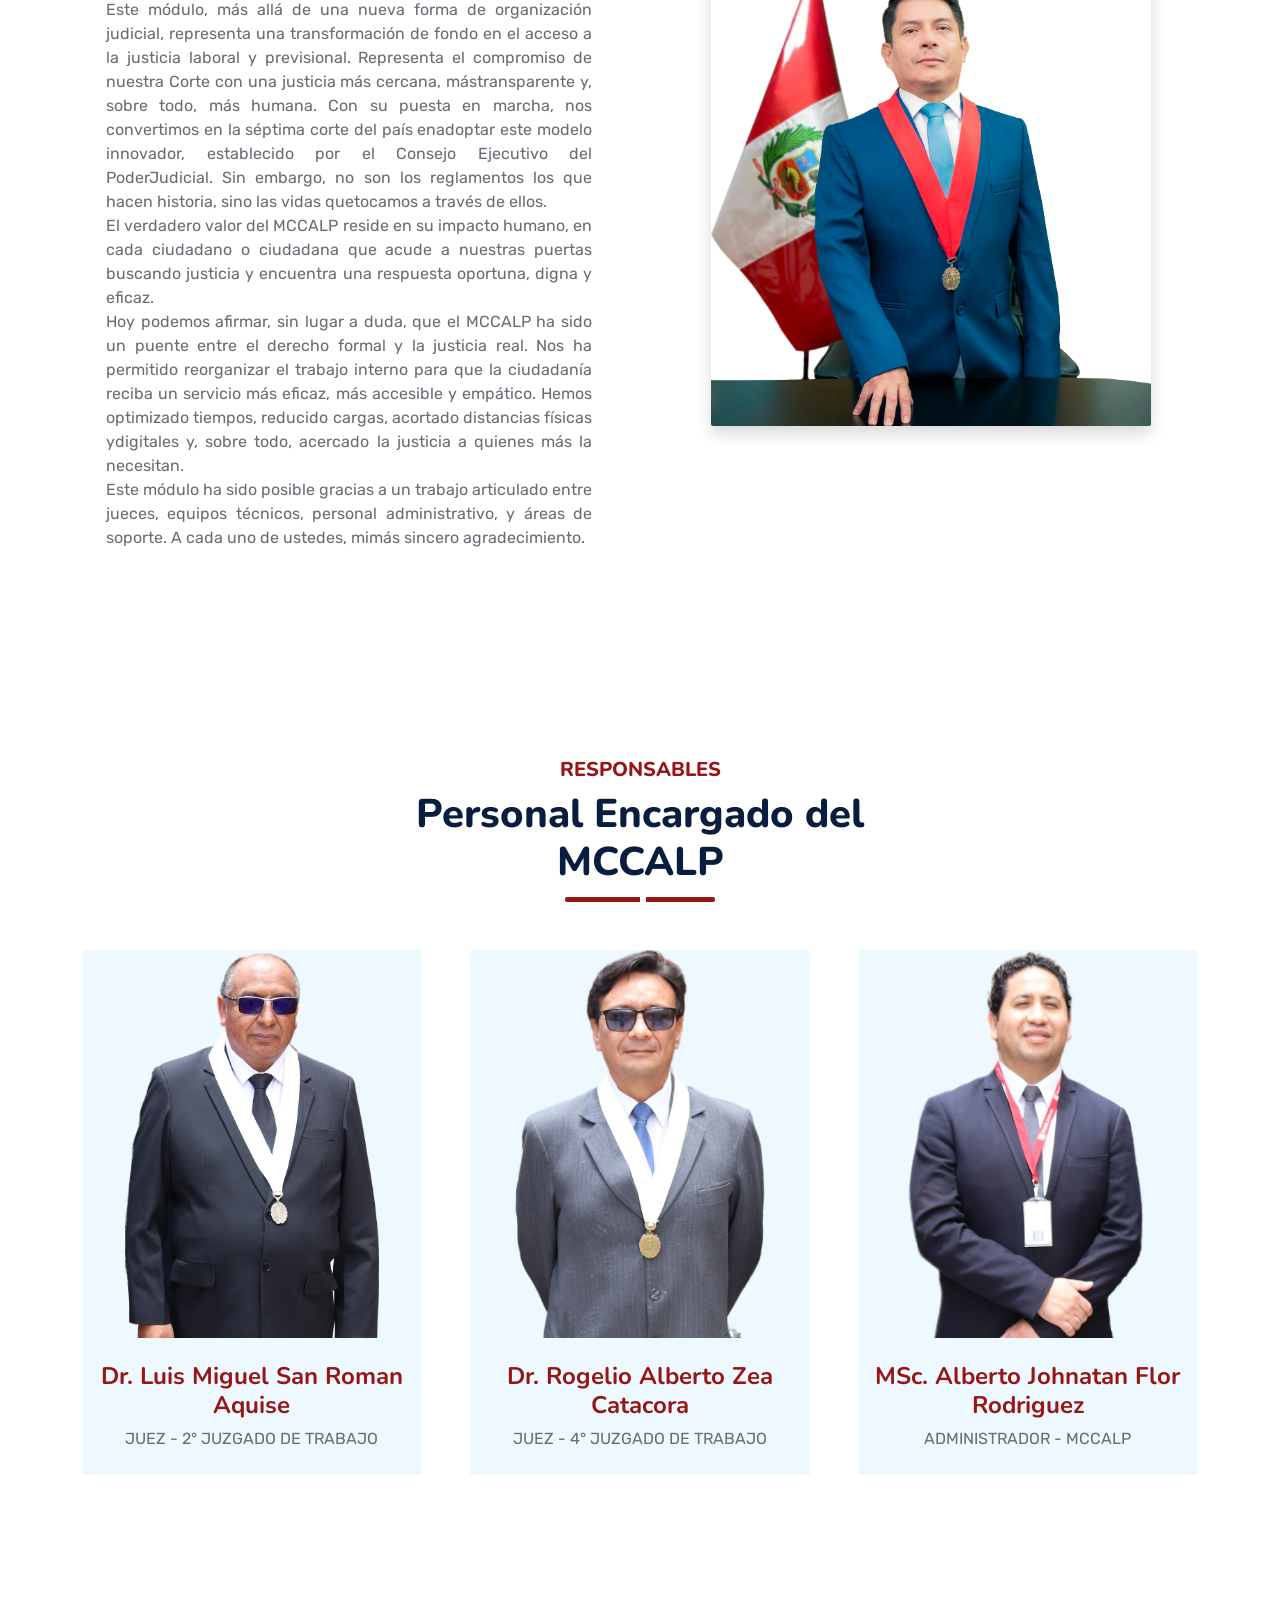
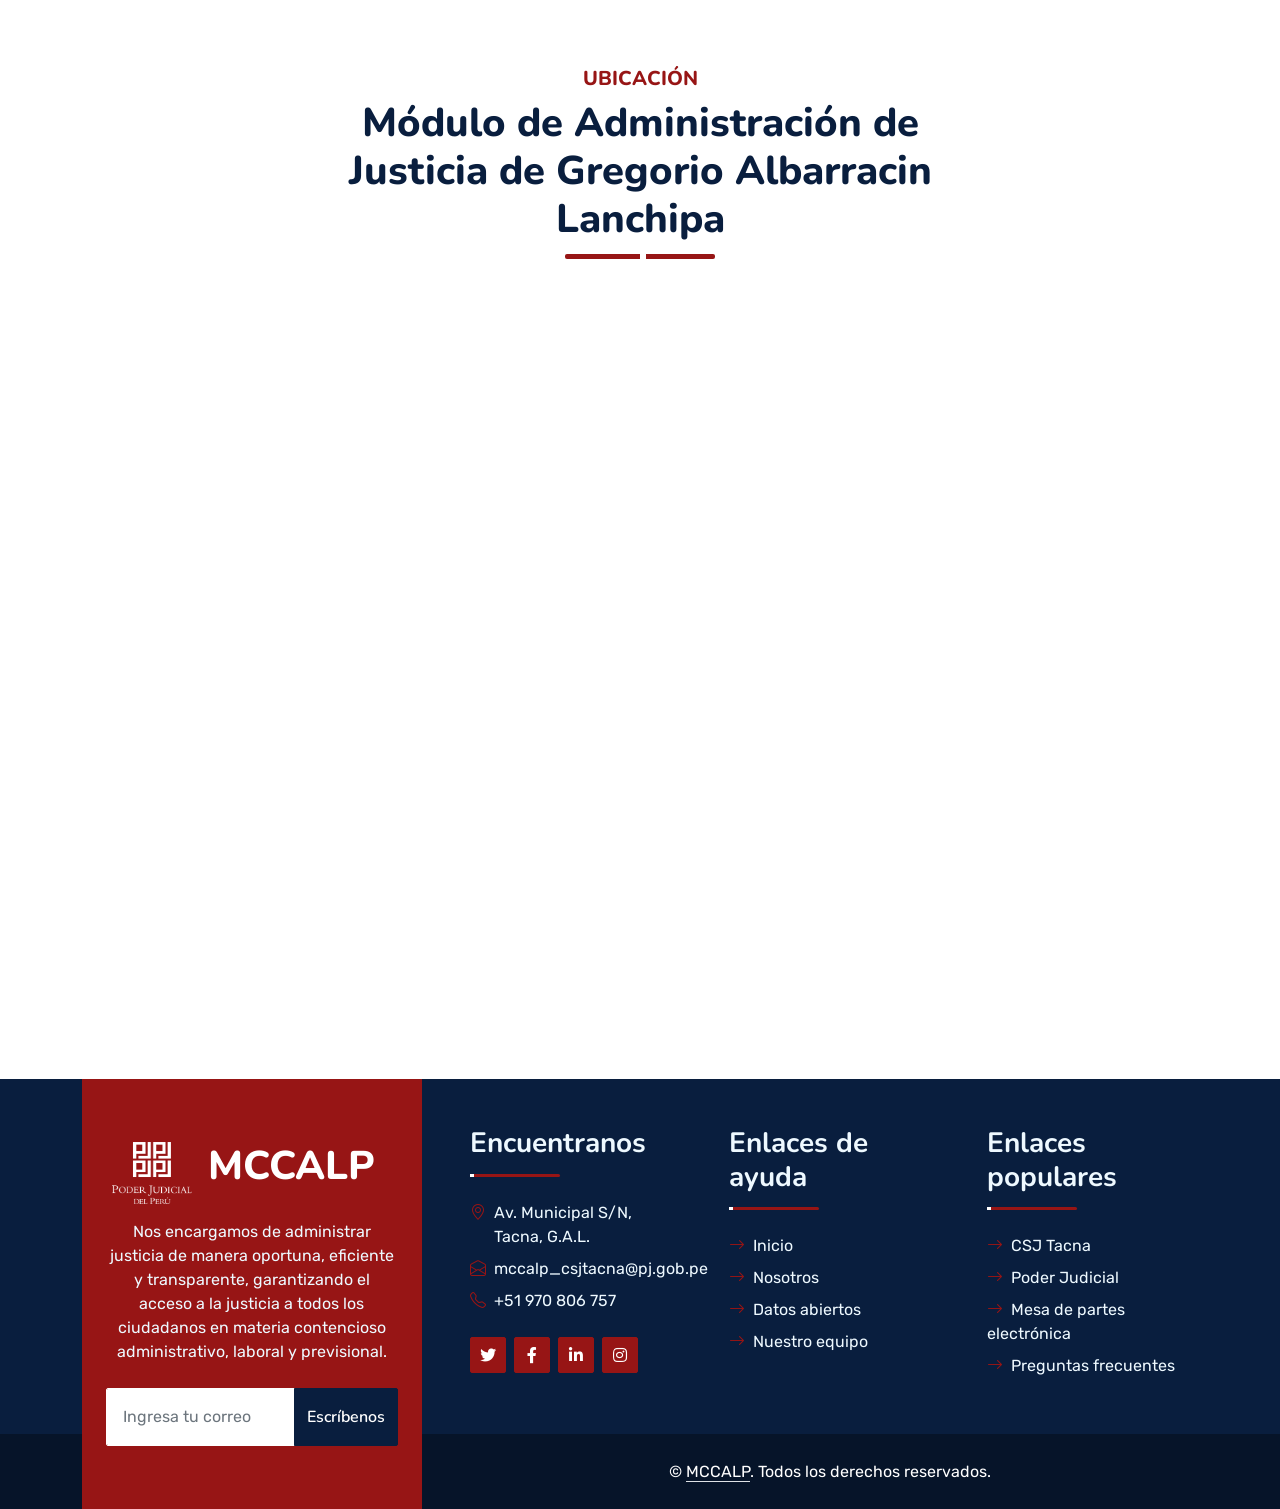
==== commit e23c5a7c: "Update index.html" ====
--- a/index.html
+++ b/index.html
@@ -865,7 +865,9 @@
                 <h1 class="mb-0">Módulo de Administración de Justicia de Gregorio Albarracin Lanchipa</h1>
             </div>
 			<!-- Ubicacion -->
-			<center><iframe src="https://www.google.com/maps/embed?pb=!1m18!1m12!1m3!1d1595.012287544996!2d-70.25063517601914!3d-18.043761512139604!2m3!1f0!2f0!3f0!3m2!1i1024!2i768!4f13.1!3m3!1m2!1s0x915acf52c50f38c5%3A0xdd406156f9b709e9!2sModulo%20del%20Poder%20Judicial%20del%20Distrito%20Gregorio%20Albarrac%C3%ADn%20Lanchipa!5e0!3m2!1ses!2spe!4v1773780676909!5m2!1ses!2spe" width="1000" height="600" style="border:0;" allowfullscreen="" loading="lazy" referrerpolicy="no-referrer-when-downgrade"></iframe></center>
+			<div class="map-responsive">
+			<center><iframe src="https://www.google.com/maps/embed?pb=!1m18!1m12!1m3!1d1595.012287544996!2d-70.25063517601914!3d-18.043761512139604!2m3!1f0!2f0!3f0!3m2!1i1024!2i768!4f13.1!3m3!1m2!1s0x915acf52c50f38c5%3A0xdd406156f9b709e9!2sModulo%20del%20Poder%20Judicial%20del%20Distrito%20Gregorio%20Albarrac%C3%ADn%20Lanchipa!5e0!3m2!1ses!2spe!4v1773780676909!5m2!1ses!2spe" style="border:0;" allowfullscreen="" loading="lazy" referrerpolicy="no-referrer-when-downgrade"></iframe></center>
+			</div>
 			<!-- fin ubicacion -->
             <div class="row g-5" hidden>
                 <div class="col-lg-4 wow slideInUp" data-wow-delay="0.3s">
--- a/css/style.css
+++ b/css/style.css
@@ -6,11 +6,14 @@
     --dark: #3E0909;
 }
 
+.data-item { display: none; margin-bottom: 3rem; animation: fadeIn 0.5s; }
+    @keyframes fadeIn { from { opacity: 0; } to { opacity: 1; } }
+
 /*** Linea de separacion***/
 .post {
     border-bottom: 1px solid #d90000;
     padding: 0 0 30px;
-    border-bottom-width: 2.5px;
+    border-bottom-width: 3px;
     margin: 0 0 45px;
 }
 /*** Spinner ***/
@@ -21,6 +24,21 @@
     margin: 100px auto;
     -webkit-animation: sk-rotateplane 1.2s infinite ease-in-out;
     animation: sk-rotateplane 1.2s infinite ease-in-out;
+}
+
+.map-responsive {
+  overflow: hidden;
+  padding-bottom: 56.25%; /* Relación de aspecto 16:9 */
+  position: relative;
+  height: 0;
+}
+
+.map-responsive iframe {
+  left: 0;
+  top: 0;
+  height: 100%;
+  width: 100%;
+  position: absolute;
 }
 
 @-webkit-keyframes sk-rotateplane {
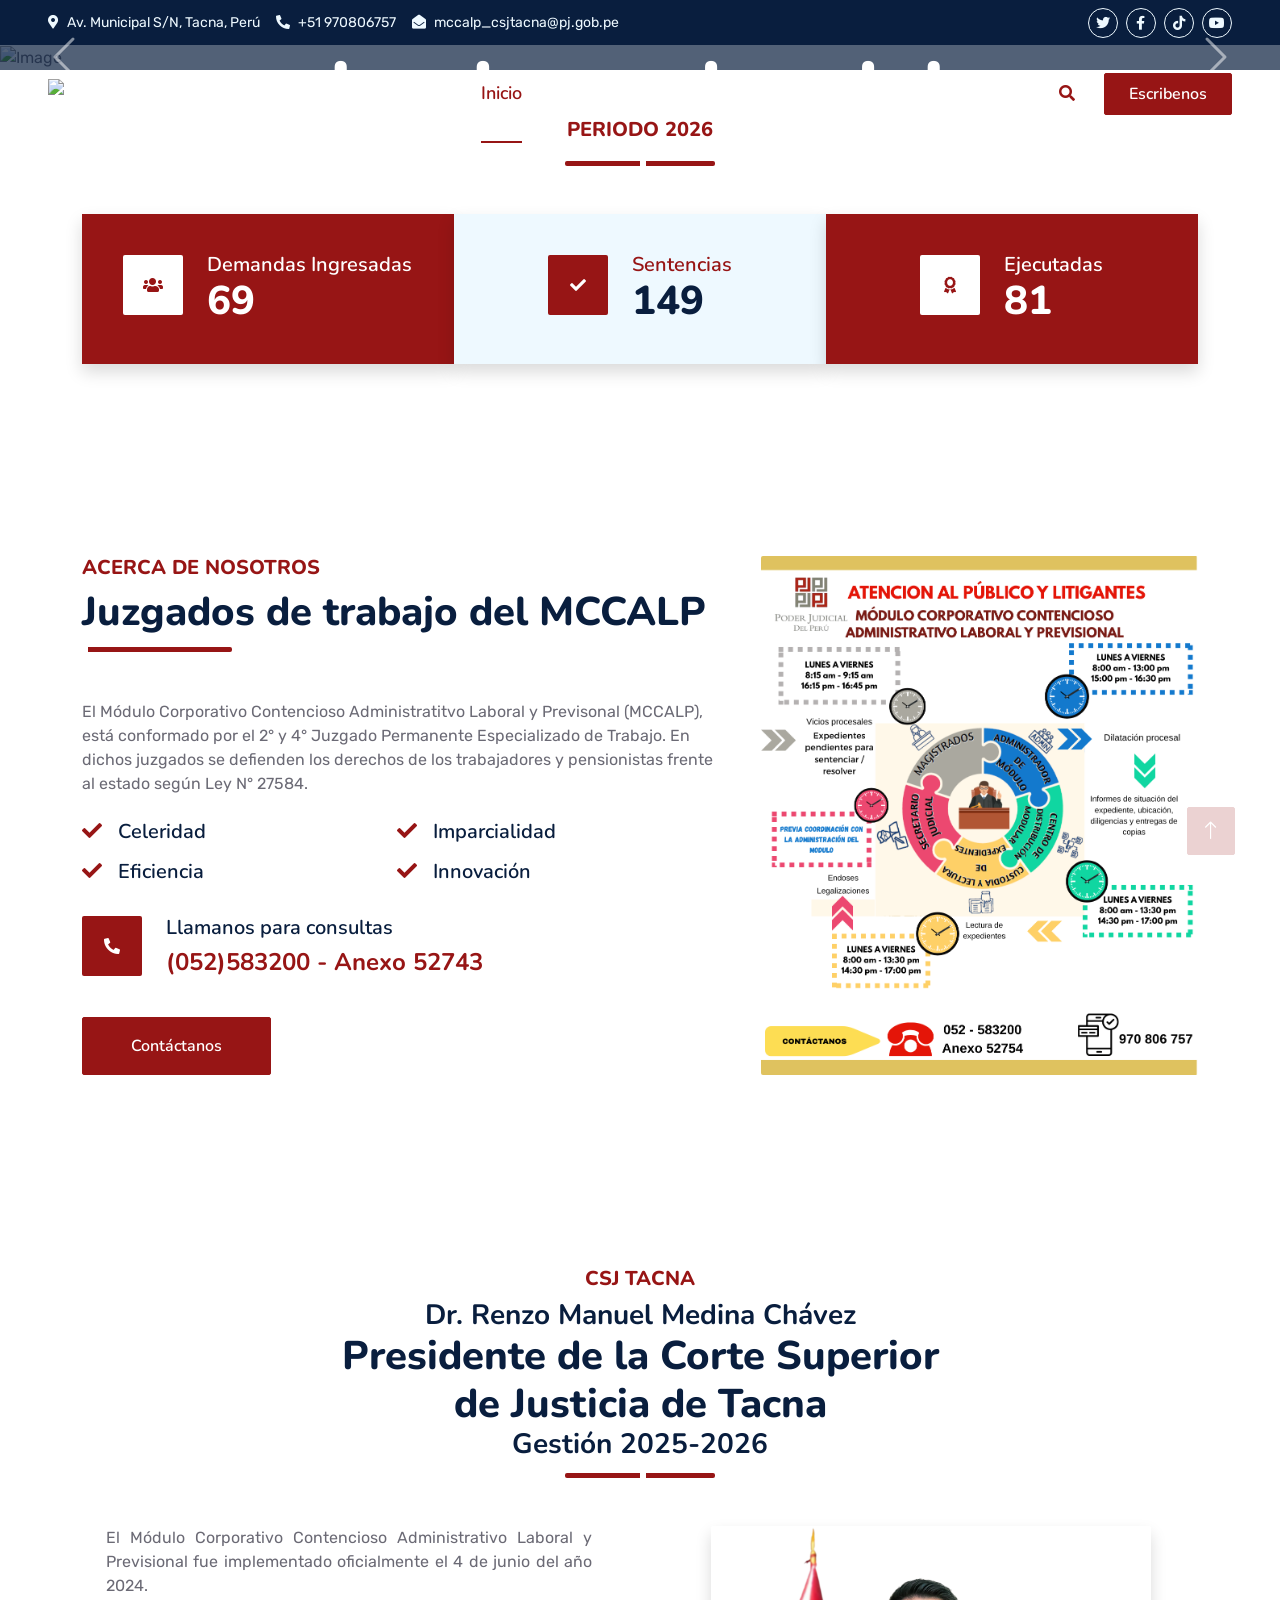
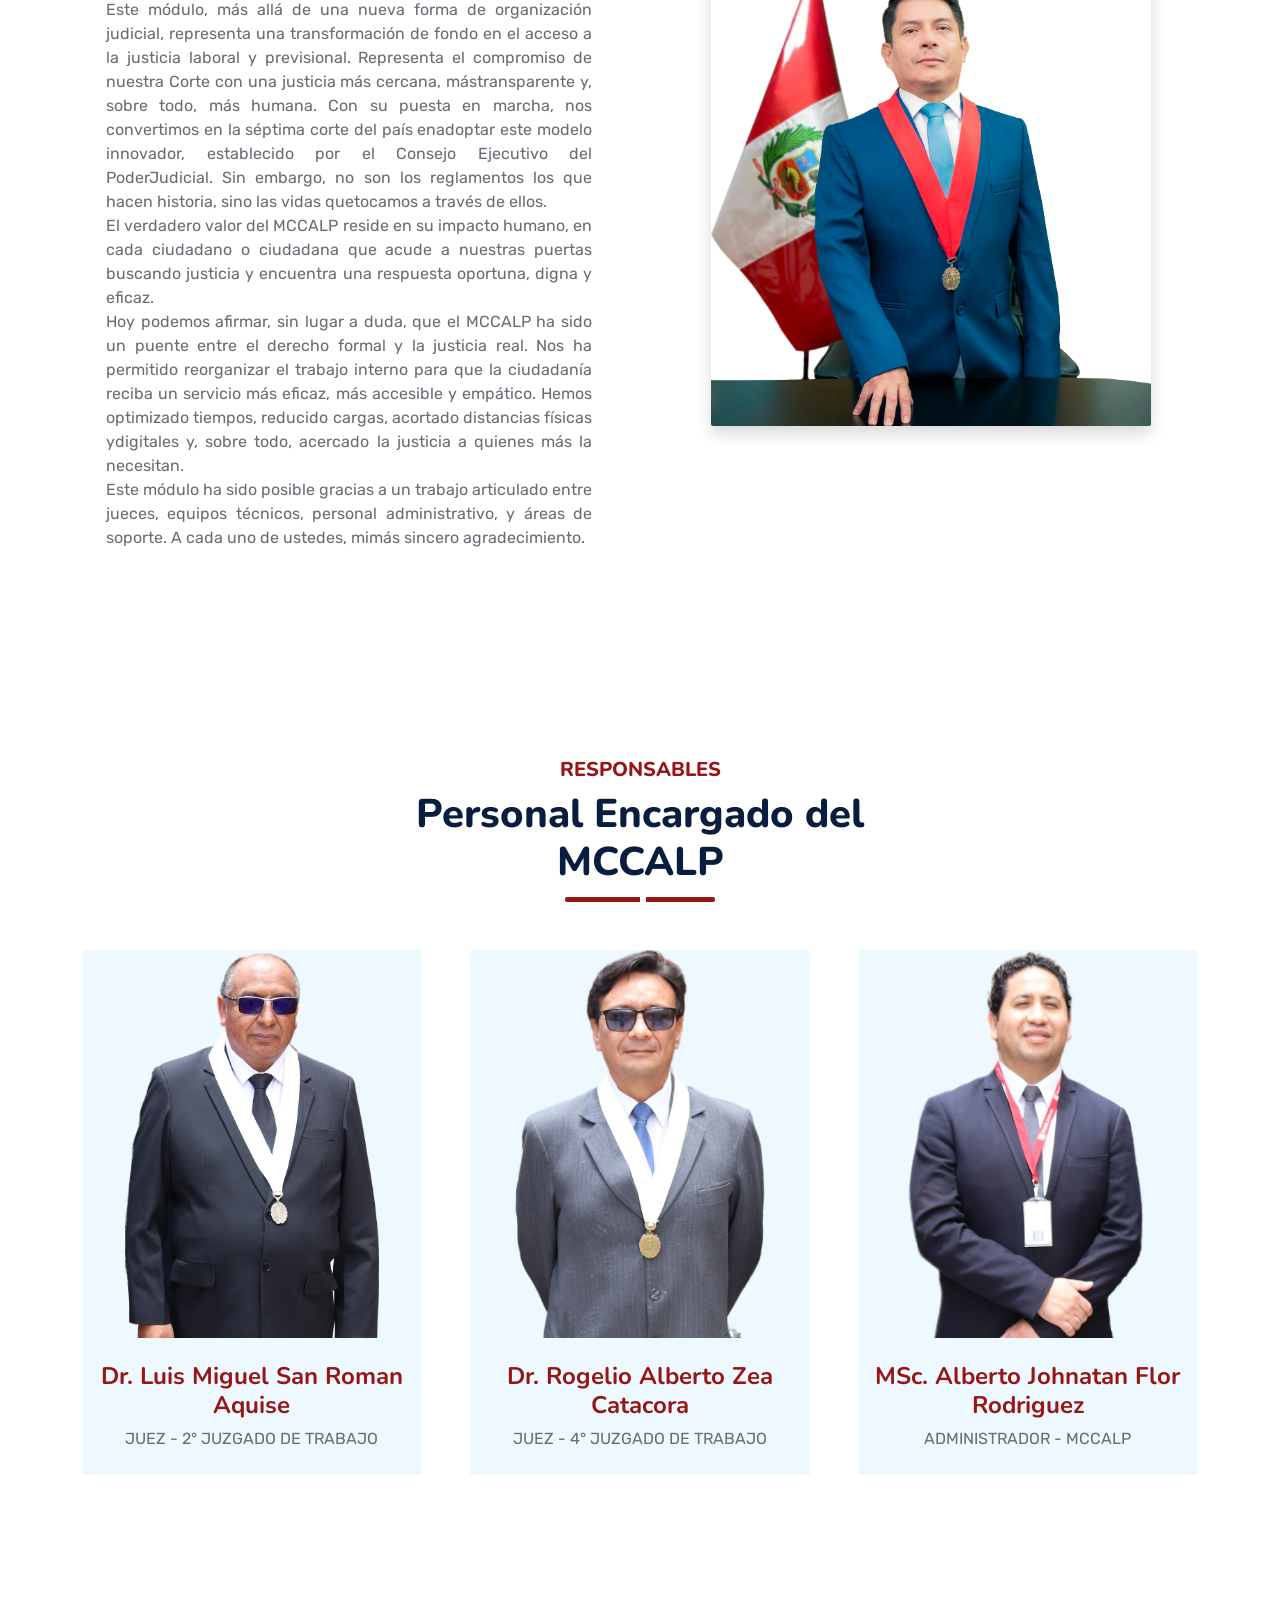
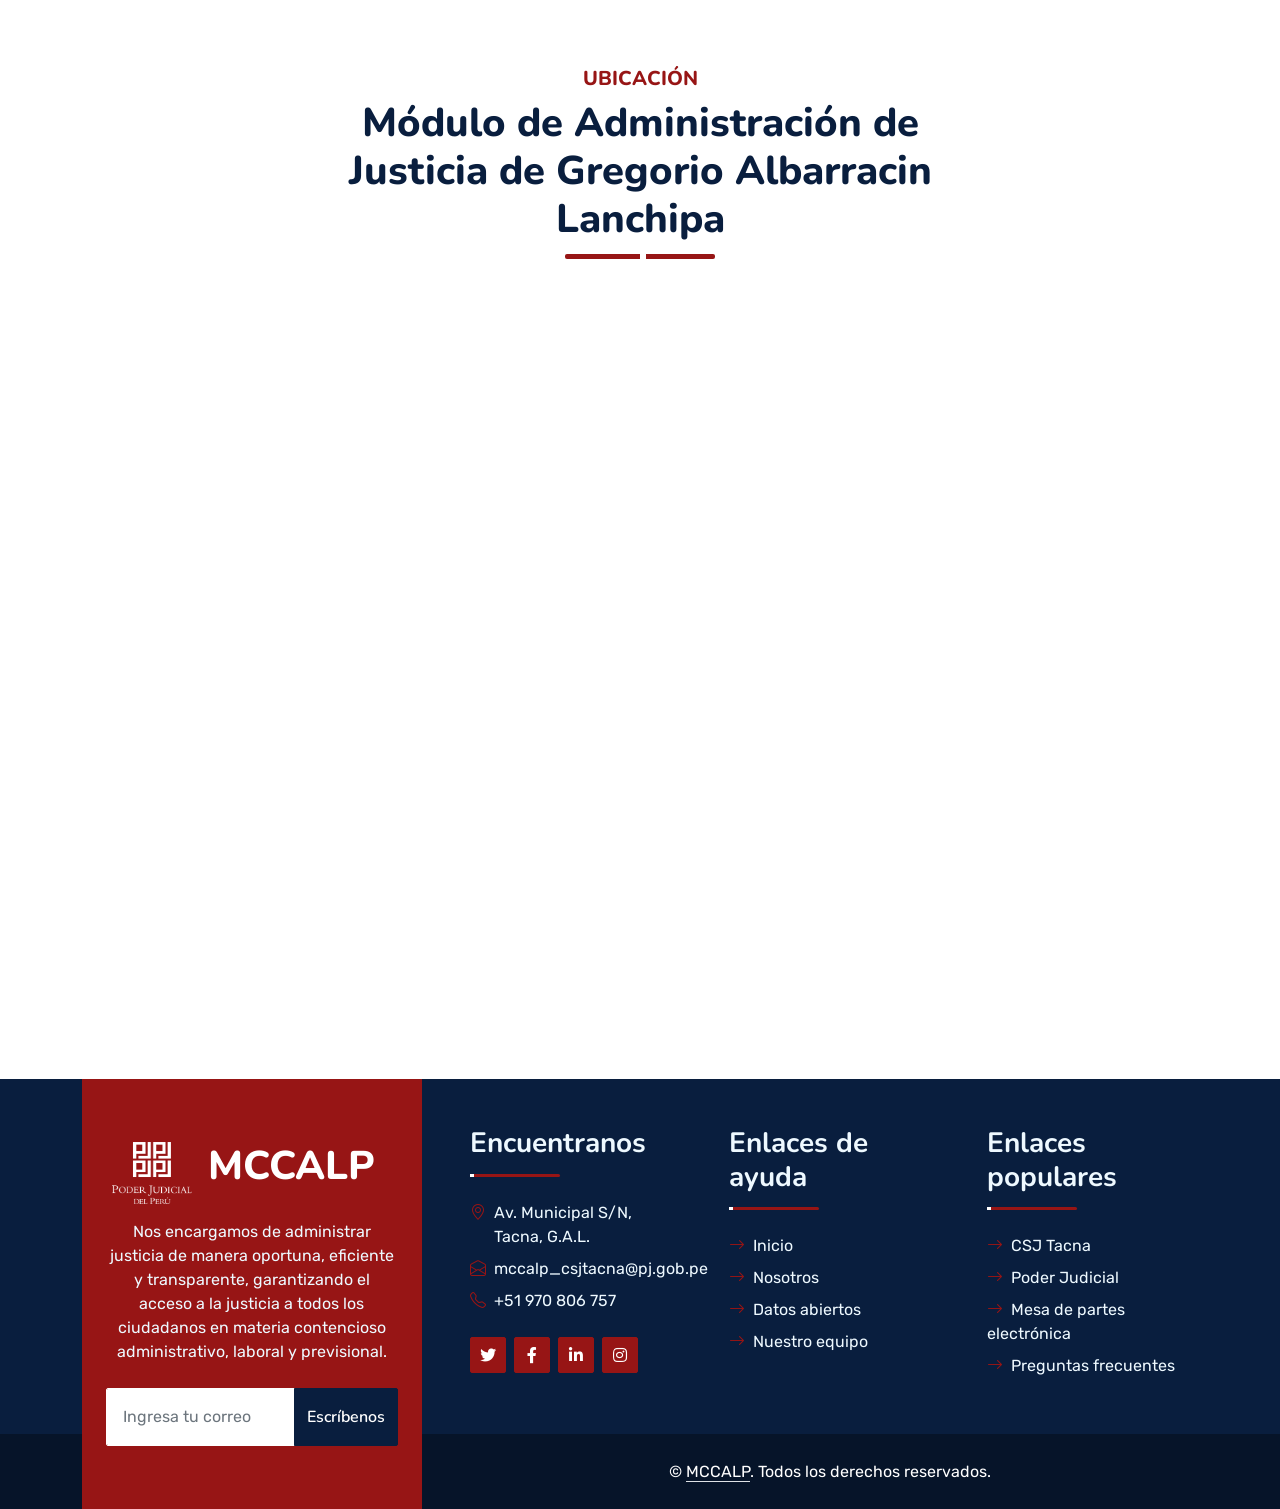
==== commit 3bbb2075: "Update index.html" ====
--- a/index.html
+++ b/index.html
@@ -250,7 +250,7 @@
                 </div>
                 <div class="col-lg-5" style="min-height: 500px;">
                     <div class="position-relative h-100">
-                        <img class="position-absolute w-100 h-100 rounded wow zoomIn" data-wow-delay="0.9s" src="img/about.jpg" style="object-fit: cover;">
+                        <img class="position-absolute w-100 h-100 rounded wow zoomIn" data-wow-delay="0.9s" src="img/atencionpublico.png" style="object-fit: cover;">
                     </div>
                 </div>
             </div>
@@ -866,7 +866,7 @@
             </div>
 			<!-- Ubicacion -->
 			<div class="map-responsive">
-			<center><iframe src="https://www.google.com/maps/embed?pb=!1m18!1m12!1m3!1d1595.012287544996!2d-70.25063517601914!3d-18.043761512139604!2m3!1f0!2f0!3f0!3m2!1i1024!2i768!4f13.1!3m3!1m2!1s0x915acf52c50f38c5%3A0xdd406156f9b709e9!2sModulo%20del%20Poder%20Judicial%20del%20Distrito%20Gregorio%20Albarrac%C3%ADn%20Lanchipa!5e0!3m2!1ses!2spe!4v1773780676909!5m2!1ses!2spe" style="border:0;" allowfullscreen="" loading="lazy" referrerpolicy="no-referrer-when-downgrade"></iframe></center>
+			<iframe src="https://www.google.com/maps/embed?pb=!1m18!1m12!1m3!1d1595.012287544996!2d-70.25063517601914!3d-18.043761512139604!2m3!1f0!2f0!3f0!3m2!1i1024!2i768!4f13.1!3m3!1m2!1s0x915acf52c50f38c5%3A0xdd406156f9b709e9!2sModulo%20del%20Poder%20Judicial%20del%20Distrito%20Gregorio%20Albarrac%C3%ADn%20Lanchipa!5e0!3m2!1ses!2spe!4v1773780676909!5m2!1ses!2spe" style="border:0;" allowfullscreen="" loading="lazy" referrerpolicy="no-referrer-when-downgrade"></iframe>
 			</div>
 			<!-- fin ubicacion -->
             <div class="row g-5" hidden>
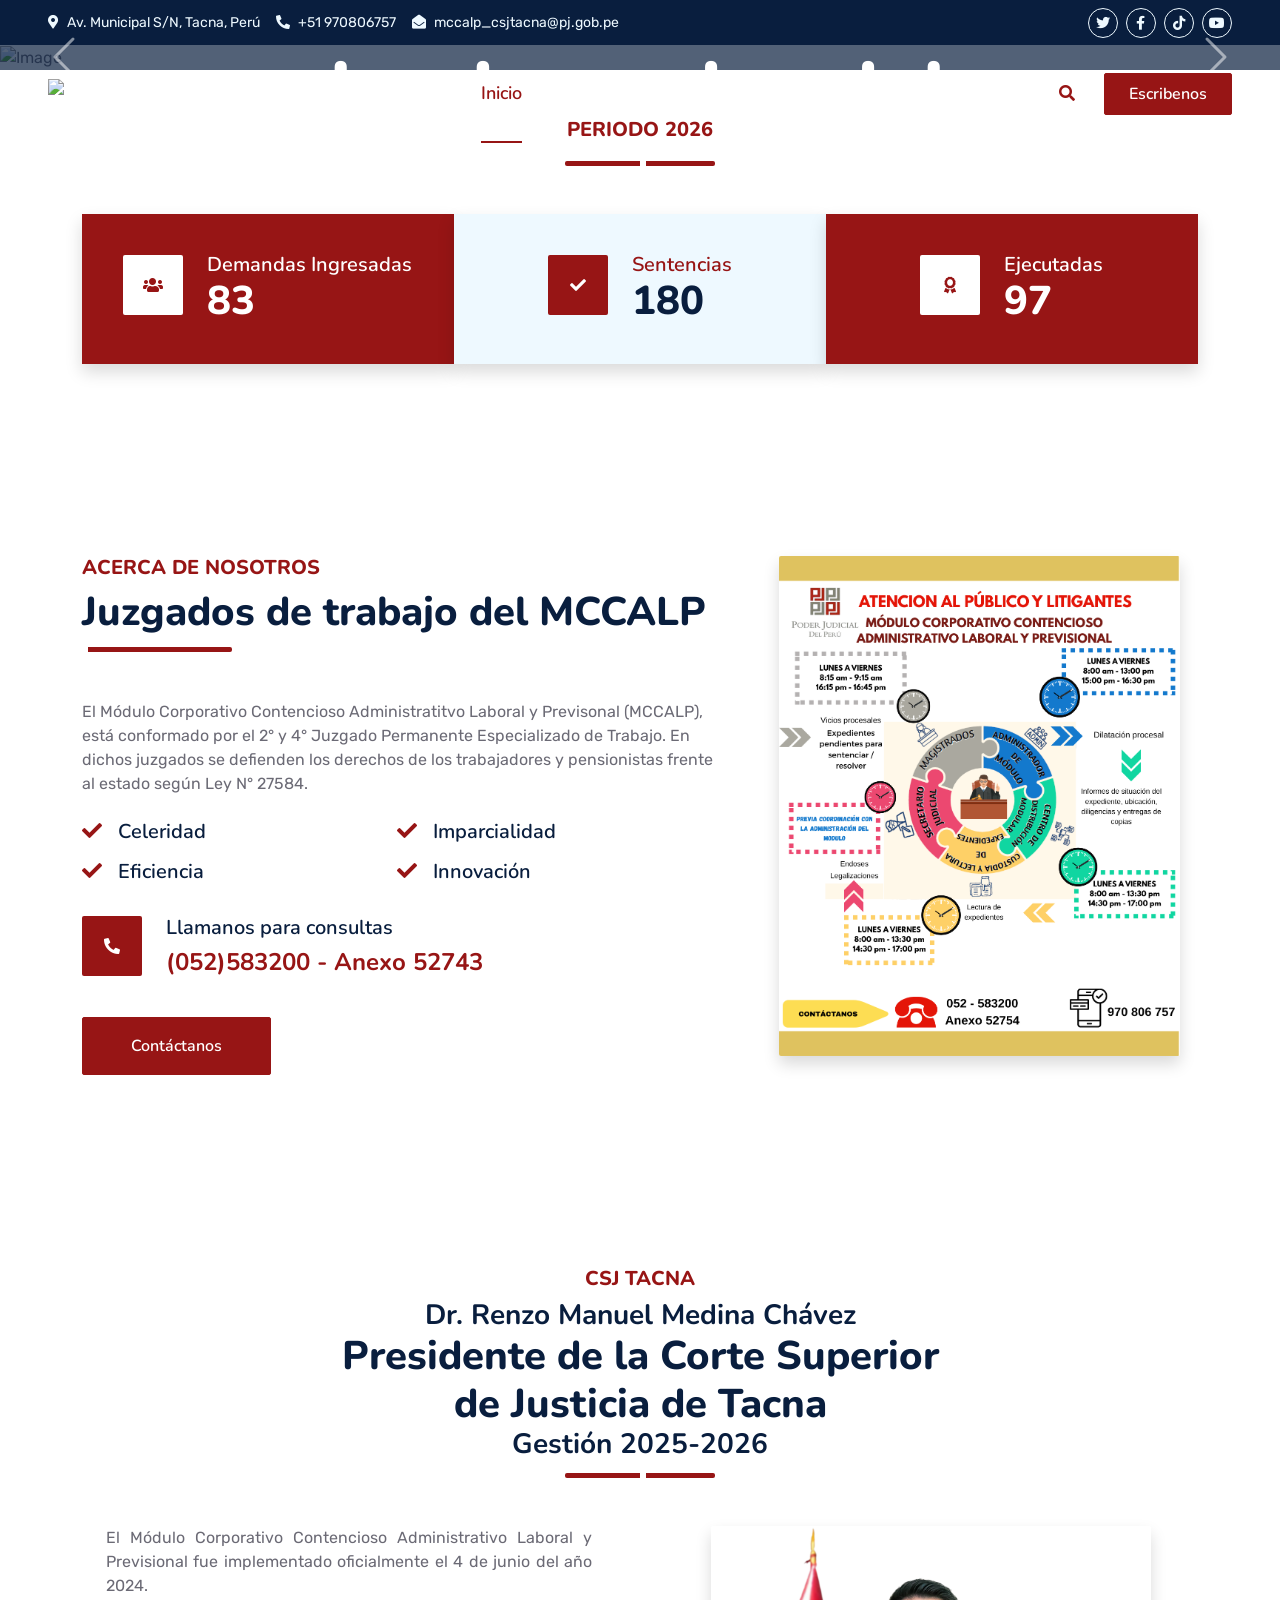
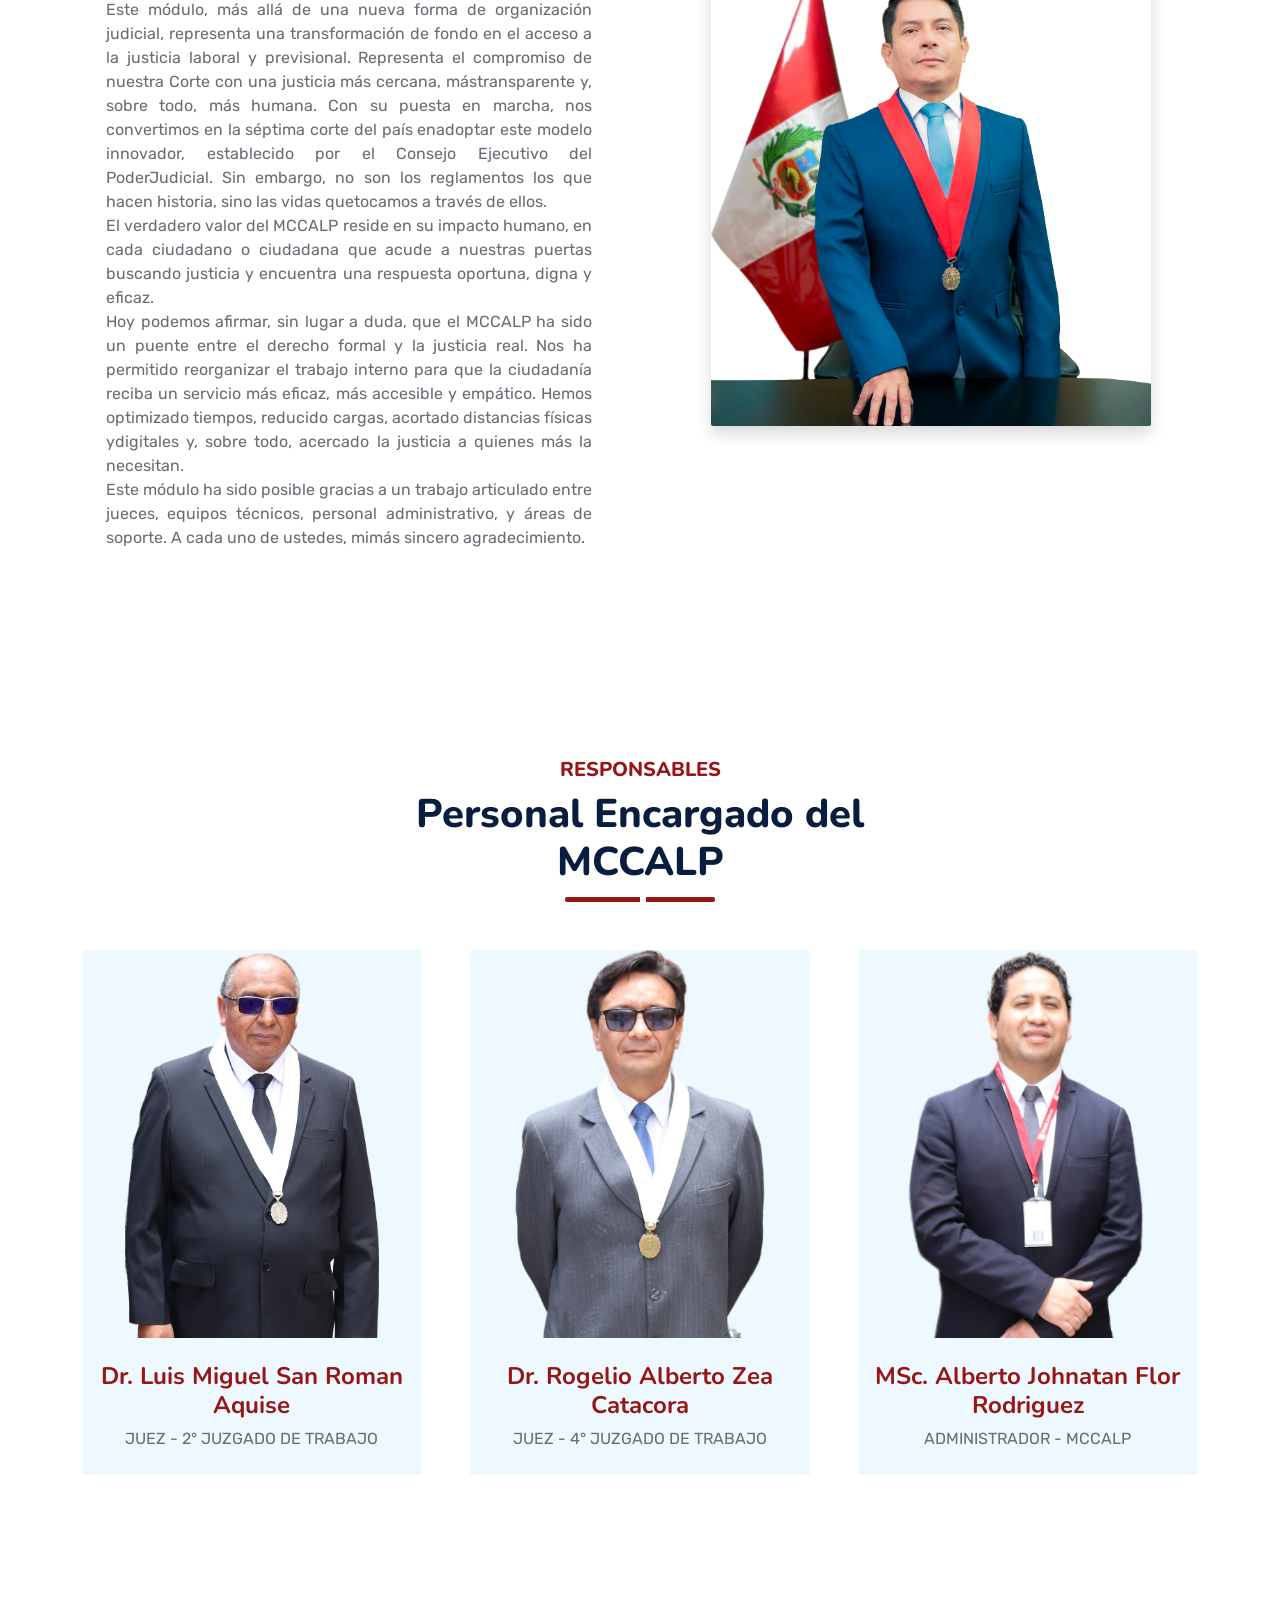
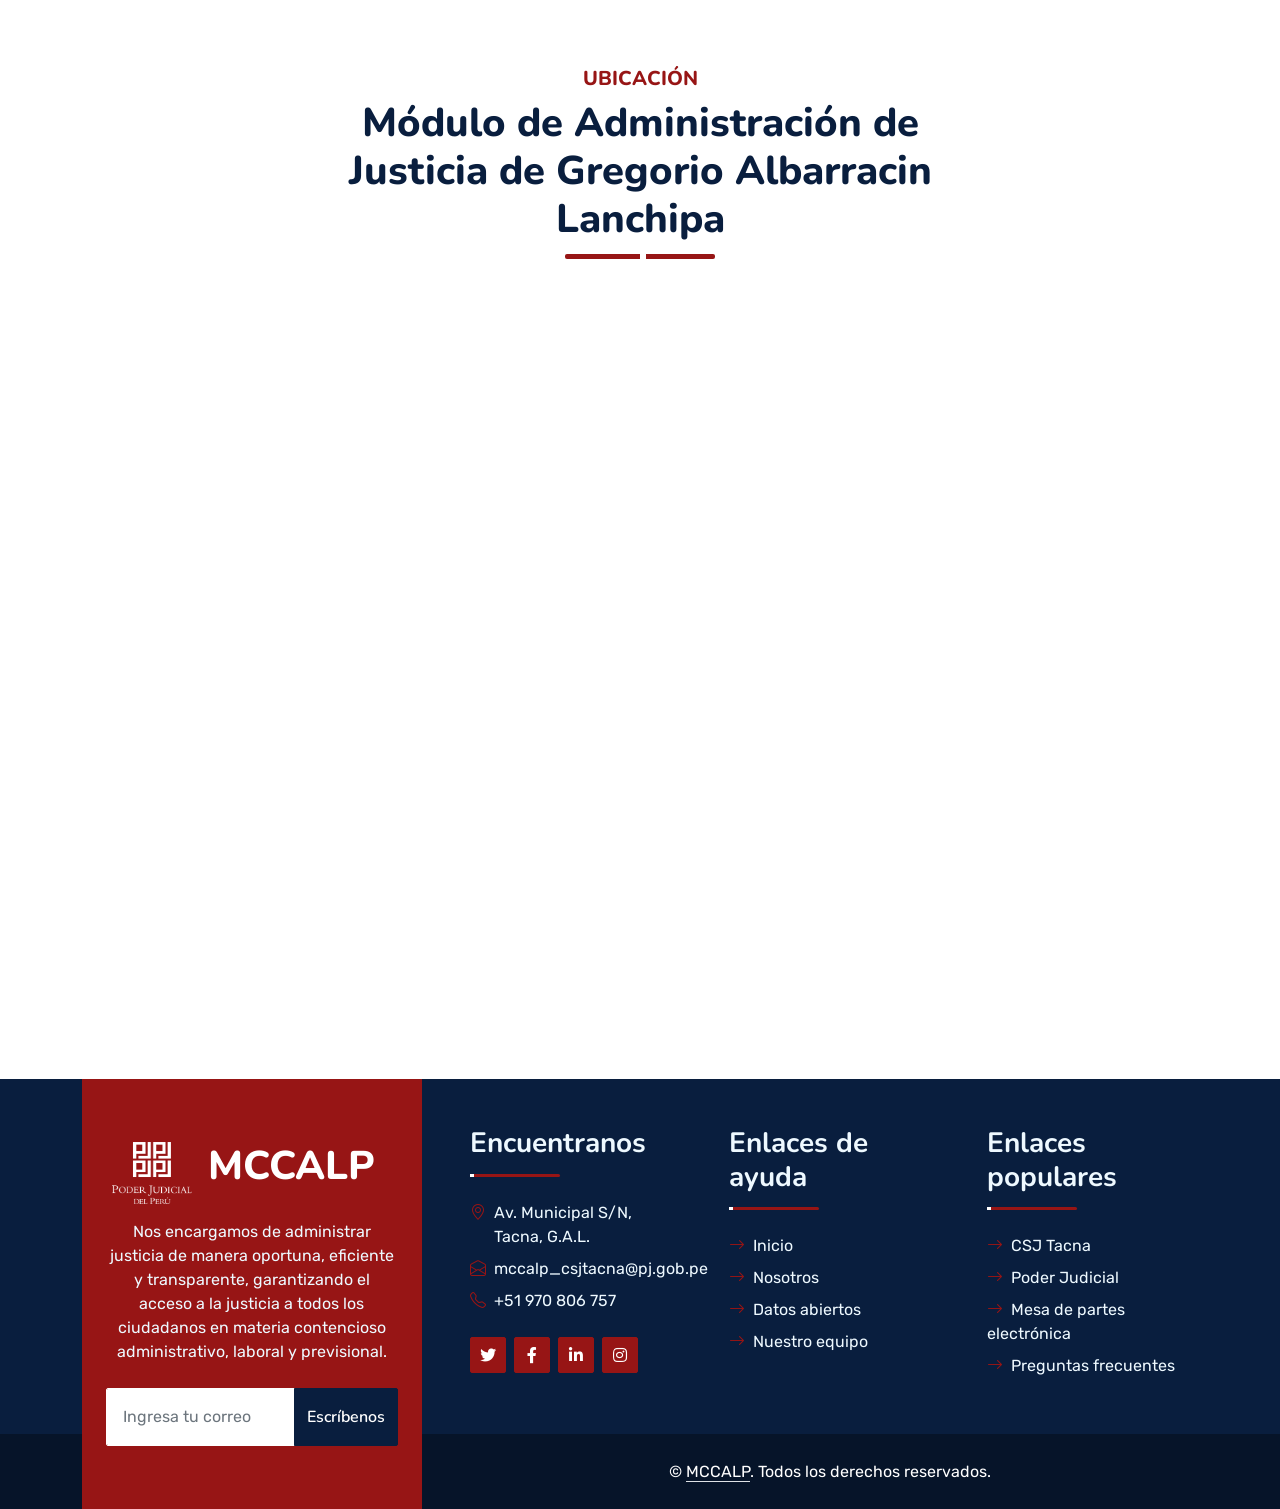
==== commit 07a1e37a: "Update index.html" ====
--- a/index.html
+++ b/index.html
@@ -248,11 +248,14 @@
                     </div>
                     <a href="contact.html" class="btn btn-primary py-3 px-5 mt-3 wow zoomIn" data-wow-delay="0.9s">Contáctanos</a>
                 </div>
-                <div class="col-lg-5" style="min-height: 500px;">
-                    <div class="position-relative h-100">
-                        <img class="position-absolute w-100 h-100 rounded wow zoomIn" data-wow-delay="0.9s" src="img/atencionpublico.png" style="object-fit: cover;">
-                    </div>
-                </div>
+                <div class="col-lg-5 wow zoomIn" data-wow-delay="0.3s">
+                	<div class="text-center"> 
+                    	<img src="img/atencionpublico.png" 
+                         class="img-fluid rounded shadow" 
+                         alt="Presidente CSJ Tacna"
+                         style="max-height: 500px; width: auto;"> 
+                	</div>
+            	</div>
             </div>
         </div>
     </div>
@@ -286,7 +289,7 @@
 personal administrativo, y áreas de soporte. A cada uno de ustedes, mimás sincero
 agradecimiento.
                 </div>
-                <div class="col-lg-6 wow zoomIn" data-wow-delay="0.9s">
+                <div class="col-lg-6 wow zoomIn" data-wow-delay="0.3s">
                 	<div class="text-center"> 
                     	<img src="img/presidente-csjtacna2.png" 
                          class="img-fluid rounded shadow" 
